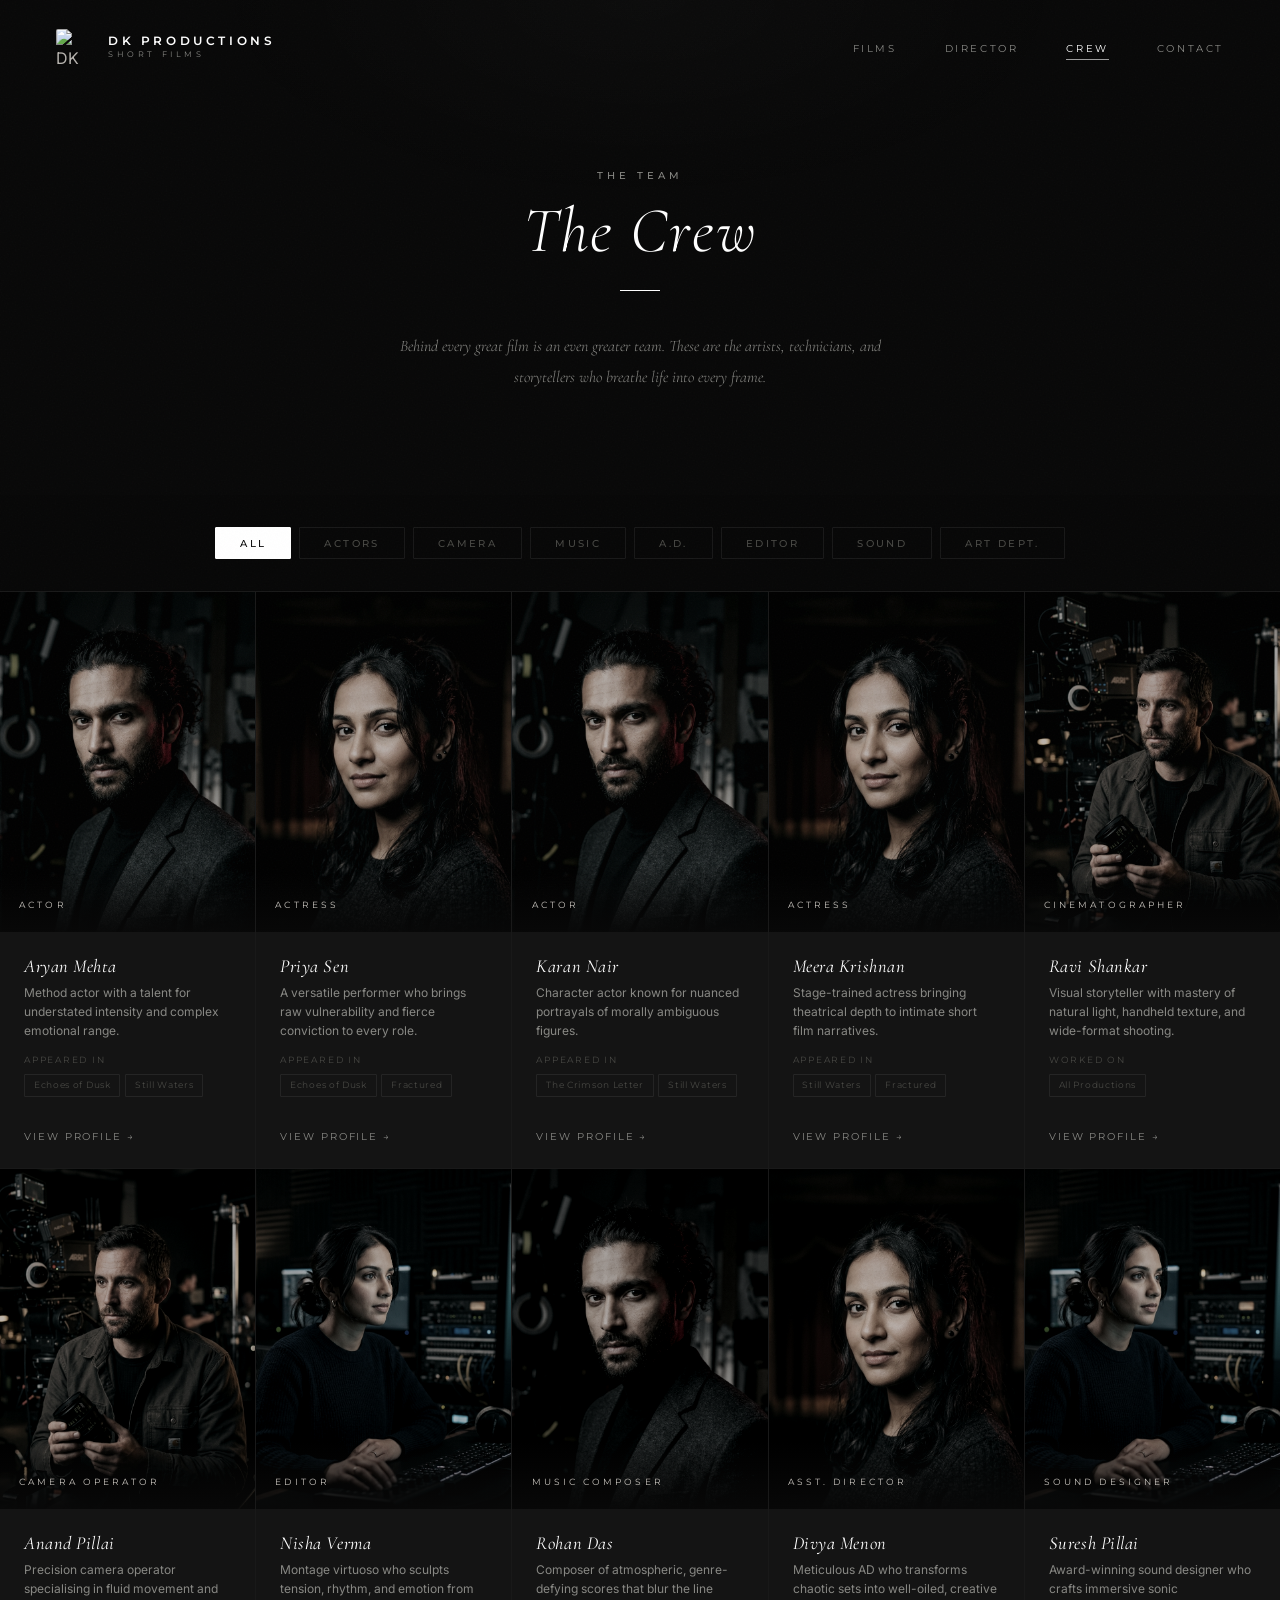
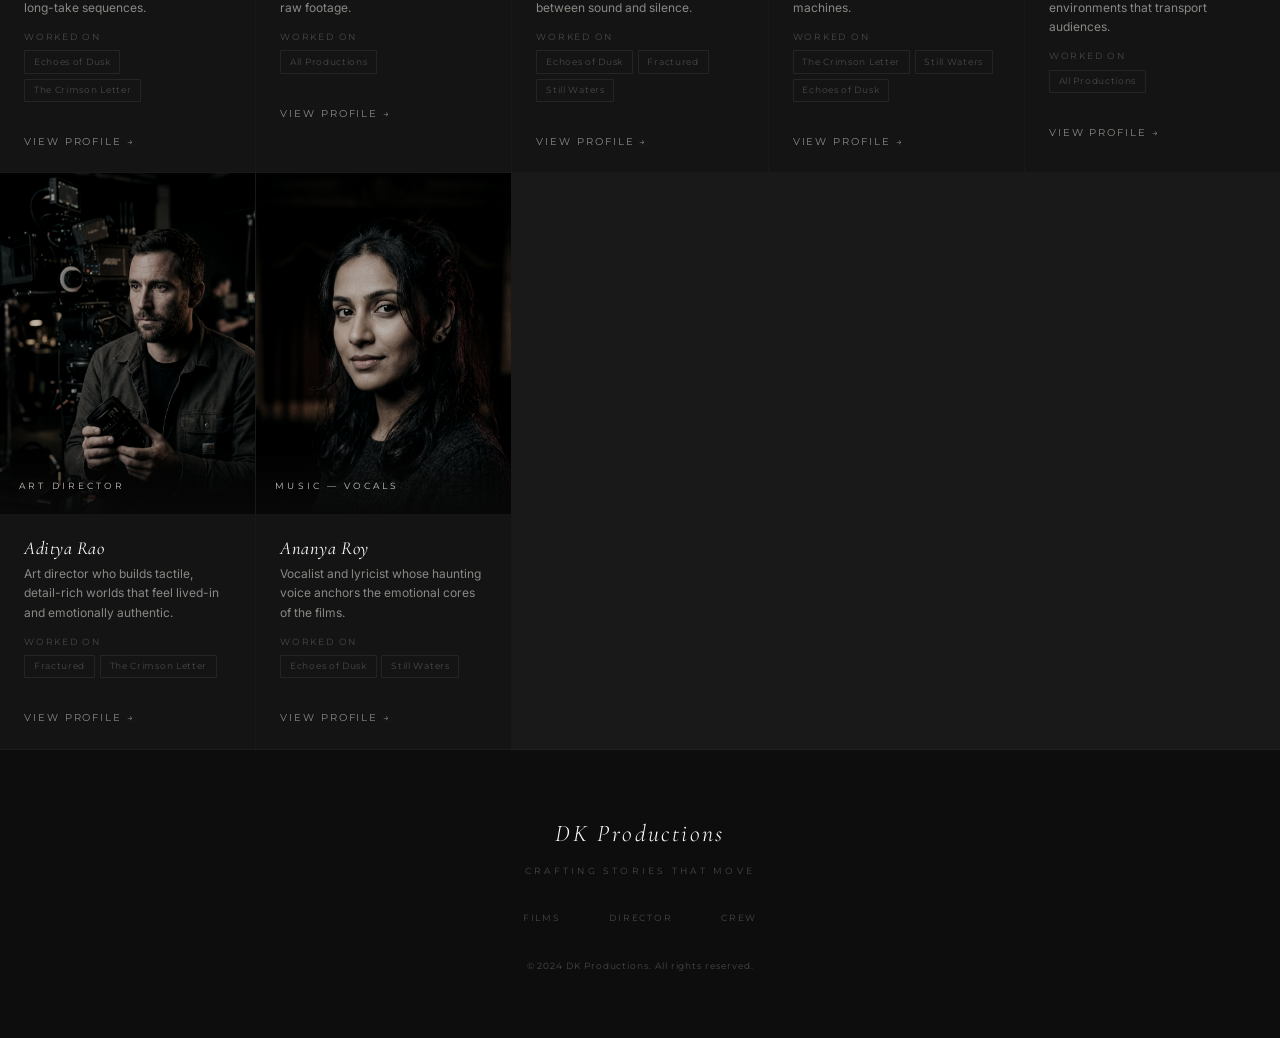
==== crew.html @ d5045f38 "Add files via upload" ====
<!DOCTYPE html>
<html lang="en">
<head>
  <meta charset="UTF-8" />
  <meta name="viewport" content="width=device-width, initial-scale=1.0" />
  <title>The Crew — DK Productions</title>
  <meta name="description" content="Meet the talented crew behind DK Productions — actors, cinematographers, editors, music composers, ADs and more who bring our stories to life." />
  <link rel="stylesheet" href="styles.css" />
</head>
<body>

  <!-- NAV -->
  <nav class="nav" id="mainNav">
    <a href="index.html" class="nav-logo">
      <img src="assets/images/logo.jpg" alt="DK Productions Logo" />
      <div class="nav-logo-text">DK Productions<span>short films</span></div>
    </a>
    <ul class="nav-links">
      <li><a href="index.html" id="nav-home">Films</a></li>
      <li><a href="director.html" id="nav-director">Director</a></li>
      <li><a href="crew.html" class="active" id="nav-crew">Crew</a></li>
      <li><a href="index.html#contact" id="nav-contact">Contact</a></li>
    </ul>
    <button class="nav-hamburger" id="hamburgerBtn" aria-label="Menu">
      <span></span><span></span><span></span>
    </button>
  </nav>

  <!-- MOBILE MENU -->
  <div class="nav-mobile-menu" id="mobileMenu">
    <button class="mobile-close" id="mobileClose">✕</button>
    <a href="index.html" onclick="closeMobileMenu()">Films</a>
    <a href="director.html" onclick="closeMobileMenu()">Director</a>
    <a href="crew.html" onclick="closeMobileMenu()">Crew</a>
    <a href="index.html#contact" onclick="closeMobileMenu()">Contact</a>
  </div>

  <!-- CREW HERO -->
  <header class="crew-hero">
    <span class="section-label" style="animation: fadeUp 0.8s ease both;">The Team</span>
    <h1 style="animation: fadeUp 0.8s ease 0.2s both; font-style:italic; font-weight:300;">The Crew</h1>
    <div class="white-line centered" style="animation: fadeUp 0.8s ease 0.4s both;"></div>
    <p style="max-width:500px; color:var(--muted); font-family:var(--heading-font); font-style:italic; font-weight:300; font-size:1rem; line-height:1.9; animation: fadeUp 0.8s ease 0.6s both;">Behind every great film is an even greater team. These are the artists, technicians, and storytellers who breathe life into every frame.</p>
  </header>

  <!-- FILTER BAR -->
  <div class="filter-bar" id="filterBar">
    <button class="filter-pill active" data-filter="all" id="filter-all">All</button>
    <button class="filter-pill" data-filter="actor" id="filter-actor">Actors</button>
    <button class="filter-pill" data-filter="camera" id="filter-camera">Camera</button>
    <button class="filter-pill" data-filter="music" id="filter-music">Music</button>
    <button class="filter-pill" data-filter="ad" id="filter-ad">A.D.</button>
    <button class="filter-pill" data-filter="editor" id="filter-editor">Editor</button>
    <button class="filter-pill" data-filter="sound" id="filter-sound">Sound</button>
    <button class="filter-pill" data-filter="art" id="filter-art">Art Dept.</button>
  </div>

  <!-- CREW GRID -->
  <div class="crew-grid-wrapper">
    <div class="crew-grid" id="crewGrid">

      <!-- Actor 1 -->
      <div class="crew-card" data-role="actor" data-id="0">
        <div class="crew-portrait-wrap">
          <img src="assets/images/crew_actor1.jpg" alt="Aryan Mehta" class="crew-portrait" />
          <div class="crew-role-badge"><span class="crew-role-text">Actor</span></div>
        </div>
        <div class="crew-card-body">
          <h3 class="crew-name">Aryan Mehta</h3>
          <p class="crew-bio-short">Method actor with a talent for understated intensity and complex emotional range.</p>
          <div class="crew-films-tag">Appeared In</div>
          <div class="crew-film-pills">
            <span class="crew-film-pill">Echoes of Dusk</span>
            <span class="crew-film-pill">Still Waters</span>
          </div>
        </div>
        <div class="crew-card-footer">
          <button class="crew-view-btn" onclick="openModal(0); event.stopPropagation();">View Profile →</button>
        </div>
      </div>

      <!-- Actor 2 -->
      <div class="crew-card" data-role="actor" data-id="1">
        <div class="crew-portrait-wrap">
          <img src="assets/images/crew_actor2.jpg" alt="Priya Sen" class="crew-portrait" />
          <div class="crew-role-badge"><span class="crew-role-text">Actress</span></div>
        </div>
        <div class="crew-card-body">
          <h3 class="crew-name">Priya Sen</h3>
          <p class="crew-bio-short">A versatile performer who brings raw vulnerability and fierce conviction to every role.</p>
          <div class="crew-films-tag">Appeared In</div>
          <div class="crew-film-pills">
            <span class="crew-film-pill">Echoes of Dusk</span>
            <span class="crew-film-pill">Fractured</span>
          </div>
        </div>
        <div class="crew-card-footer">
          <button class="crew-view-btn" onclick="openModal(1); event.stopPropagation();">View Profile →</button>
        </div>
      </div>

      <!-- Actor 3 -->
      <div class="crew-card" data-role="actor" data-id="2">
        <div class="crew-portrait-wrap">
          <img src="assets/images/crew_actor1.jpg" alt="Karan Nair" class="crew-portrait" style="object-position: center 20%;" />
          <div class="crew-role-badge"><span class="crew-role-text">Actor</span></div>
        </div>
        <div class="crew-card-body">
          <h3 class="crew-name">Karan Nair</h3>
          <p class="crew-bio-short">Character actor known for nuanced portrayals of morally ambiguous figures.</p>
          <div class="crew-films-tag">Appeared In</div>
          <div class="crew-film-pills">
            <span class="crew-film-pill">The Crimson Letter</span>
            <span class="crew-film-pill">Still Waters</span>
          </div>
        </div>
        <div class="crew-card-footer">
          <button class="crew-view-btn" onclick="openModal(2); event.stopPropagation();">View Profile →</button>
        </div>
      </div>

      <!-- Actor 4 -->
      <div class="crew-card" data-role="actor" data-id="3">
        <div class="crew-portrait-wrap">
          <img src="assets/images/crew_actor2.jpg" alt="Meera Krishnan" class="crew-portrait" style="object-position: center 30%;" />
          <div class="crew-role-badge"><span class="crew-role-text">Actress</span></div>
        </div>
        <div class="crew-card-body">
          <h3 class="crew-name">Meera Krishnan</h3>
          <p class="crew-bio-short">Stage-trained actress bringing theatrical depth to intimate short film narratives.</p>
          <div class="crew-films-tag">Appeared In</div>
          <div class="crew-film-pills">
            <span class="crew-film-pill">Still Waters</span>
            <span class="crew-film-pill">Fractured</span>
          </div>
        </div>
        <div class="crew-card-footer">
          <button class="crew-view-btn" onclick="openModal(3); event.stopPropagation();">View Profile →</button>
        </div>
      </div>

      <!-- Cinematographer -->
      <div class="crew-card" data-role="camera" data-id="4">
        <div class="crew-portrait-wrap">
          <img src="assets/images/crew_cinematographer.jpg" alt="Ravi Shankar" class="crew-portrait" />
          <div class="crew-role-badge"><span class="crew-role-text">Cinematographer</span></div>
        </div>
        <div class="crew-card-body">
          <h3 class="crew-name">Ravi Shankar</h3>
          <p class="crew-bio-short">Visual storyteller with mastery of natural light, handheld texture, and wide-format shooting.</p>
          <div class="crew-films-tag">Worked On</div>
          <div class="crew-film-pills">
            <span class="crew-film-pill">All Productions</span>
          </div>
        </div>
        <div class="crew-card-footer">
          <button class="crew-view-btn" onclick="openModal(4); event.stopPropagation();">View Profile →</button>
        </div>
      </div>

      <!-- Camera Operator -->
      <div class="crew-card" data-role="camera" data-id="5">
        <div class="crew-portrait-wrap">
          <img src="assets/images/crew_cinematographer.jpg" alt="Anand Pillai" class="crew-portrait" style="object-position: 70% center;" />
          <div class="crew-role-badge"><span class="crew-role-text">Camera Operator</span></div>
        </div>
        <div class="crew-card-body">
          <h3 class="crew-name">Anand Pillai</h3>
          <p class="crew-bio-short">Precision camera operator specialising in fluid movement and long-take sequences.</p>
          <div class="crew-films-tag">Worked On</div>
          <div class="crew-film-pills">
            <span class="crew-film-pill">Echoes of Dusk</span>
            <span class="crew-film-pill">The Crimson Letter</span>
          </div>
        </div>
        <div class="crew-card-footer">
          <button class="crew-view-btn" onclick="openModal(5); event.stopPropagation();">View Profile →</button>
        </div>
      </div>

      <!-- Editor -->
      <div class="crew-card" data-role="editor" data-id="6">
        <div class="crew-portrait-wrap">
          <img src="assets/images/crew_editor.jpg" alt="Nisha Verma" class="crew-portrait" />
          <div class="crew-role-badge"><span class="crew-role-text">Editor</span></div>
        </div>
        <div class="crew-card-body">
          <h3 class="crew-name">Nisha Verma</h3>
          <p class="crew-bio-short">Montage virtuoso who sculpts tension, rhythm, and emotion from raw footage.</p>
          <div class="crew-films-tag">Worked On</div>
          <div class="crew-film-pills">
            <span class="crew-film-pill">All Productions</span>
          </div>
        </div>
        <div class="crew-card-footer">
          <button class="crew-view-btn" onclick="openModal(6); event.stopPropagation();">View Profile →</button>
        </div>
      </div>

      <!-- Music Composer -->
      <div class="crew-card" data-role="music" data-id="7">
        <div class="crew-portrait-wrap">
          <img src="assets/images/crew_actor1.jpg" alt="Rohan Das" class="crew-portrait" style="filter: grayscale(70%) brightness(0.75) contrast(1.1);" />
          <div class="crew-role-badge"><span class="crew-role-text">Music Composer</span></div>
        </div>
        <div class="crew-card-body">
          <h3 class="crew-name">Rohan Das</h3>
          <p class="crew-bio-short">Composer of atmospheric, genre-defying scores that blur the line between sound and silence.</p>
          <div class="crew-films-tag">Worked On</div>
          <div class="crew-film-pills">
            <span class="crew-film-pill">Echoes of Dusk</span>
            <span class="crew-film-pill">Fractured</span>
            <span class="crew-film-pill">Still Waters</span>
          </div>
        </div>
        <div class="crew-card-footer">
          <button class="crew-view-btn" onclick="openModal(7); event.stopPropagation();">View Profile →</button>
        </div>
      </div>

      <!-- AD -->
      <div class="crew-card" data-role="ad" data-id="8">
        <div class="crew-portrait-wrap">
          <img src="assets/images/crew_actor2.jpg" alt="Divya Menon" class="crew-portrait" style="object-position: center 10%;" />
          <div class="crew-role-badge"><span class="crew-role-text">Asst. Director</span></div>
        </div>
        <div class="crew-card-body">
          <h3 class="crew-name">Divya Menon</h3>
          <p class="crew-bio-short">Meticulous AD who transforms chaotic sets into well-oiled, creative machines.</p>
          <div class="crew-films-tag">Worked On</div>
          <div class="crew-film-pills">
            <span class="crew-film-pill">The Crimson Letter</span>
            <span class="crew-film-pill">Still Waters</span>
            <span class="crew-film-pill">Echoes of Dusk</span>
          </div>
        </div>
        <div class="crew-card-footer">
          <button class="crew-view-btn" onclick="openModal(8); event.stopPropagation();">View Profile →</button>
        </div>
      </div>

      <!-- Sound -->
      <div class="crew-card" data-role="sound" data-id="9">
        <div class="crew-portrait-wrap">
          <img src="assets/images/crew_editor.jpg" alt="Suresh Pillai" class="crew-portrait" style="object-position: center 40%;" />
          <div class="crew-role-badge"><span class="crew-role-text">Sound Designer</span></div>
        </div>
        <div class="crew-card-body">
          <h3 class="crew-name">Suresh Pillai</h3>
          <p class="crew-bio-short">Award-winning sound designer who crafts immersive sonic environments that transport audiences.</p>
          <div class="crew-films-tag">Worked On</div>
          <div class="crew-film-pills">
            <span class="crew-film-pill">All Productions</span>
          </div>
        </div>
        <div class="crew-card-footer">
          <button class="crew-view-btn" onclick="openModal(9); event.stopPropagation();">View Profile →</button>
        </div>
      </div>

      <!-- Art Director -->
      <div class="crew-card" data-role="art" data-id="10">
        <div class="crew-portrait-wrap">
          <img src="assets/images/crew_cinematographer.jpg" alt="Aditya Rao" class="crew-portrait" style="object-position: 30% center;" />
          <div class="crew-role-badge"><span class="crew-role-text">Art Director</span></div>
        </div>
        <div class="crew-card-body">
          <h3 class="crew-name">Aditya Rao</h3>
          <p class="crew-bio-short">Art director who builds tactile, detail-rich worlds that feel lived-in and emotionally authentic.</p>
          <div class="crew-films-tag">Worked On</div>
          <div class="crew-film-pills">
            <span class="crew-film-pill">Fractured</span>
            <span class="crew-film-pill">The Crimson Letter</span>
          </div>
        </div>
        <div class="crew-card-footer">
          <button class="crew-view-btn" onclick="openModal(10); event.stopPropagation();">View Profile →</button>
        </div>
      </div>

      <!-- Music Vocals -->
      <div class="crew-card" data-role="music" data-id="11">
        <div class="crew-portrait-wrap">
          <img src="assets/images/crew_actor2.jpg" alt="Ananya Roy" class="crew-portrait" style="object-position: center 20%;" />
          <div class="crew-role-badge"><span class="crew-role-text">Music — Vocals</span></div>
        </div>
        <div class="crew-card-body">
          <h3 class="crew-name">Ananya Roy</h3>
          <p class="crew-bio-short">Vocalist and lyricist whose haunting voice anchors the emotional cores of the films.</p>
          <div class="crew-films-tag">Worked On</div>
          <div class="crew-film-pills">
            <span class="crew-film-pill">Echoes of Dusk</span>
            <span class="crew-film-pill">Still Waters</span>
          </div>
        </div>
        <div class="crew-card-footer">
          <button class="crew-view-btn" onclick="openModal(11); event.stopPropagation();">View Profile →</button>
        </div>
      </div>

    </div>
  </div>

  <!-- PROFILE MODAL -->
  <div class="modal-overlay" id="modalOverlay">
    <div class="modal-card" id="modalCard">
      <button class="modal-close" id="modalClose" aria-label="Close">✕</button>
      <div class="modal-header">
        <img src="" alt="" class="modal-portrait" id="modalPortrait" />
        <div class="modal-info">
          <div class="modal-role"  id="modalRole"></div>
          <div class="modal-name"  id="modalName"></div>
          <div class="modal-tagline" id="modalTagline"></div>
        </div>
      </div>
      <div class="modal-body">
        <div class="modal-section-title">About</div>
        <p class="modal-bio" id="modalBio"></p>
        <div class="modal-section-title" style="margin-top:1.5rem;">Filmography</div>
        <div class="modal-film-list" id="modalFilmList"></div>
      </div>
    </div>
  </div>

  <!-- FOOTER -->
  <footer class="footer">
    <div class="footer-logo">DK Productions</div>
    <p class="footer-tagline">Crafting Stories That Move</p>
    <nav class="footer-links">
      <a href="index.html">Films</a>
      <a href="director.html">Director</a>
      <a href="crew.html">Crew</a>
    </nav>
    <p class="footer-copy">© 2024 DK Productions. All rights reserved.</p>
  </footer>

  <script src="main.js"></script>
  <script src="crew.js"></script>
</body>
</html>
---- styles.css ----
/* =============================================
   DK PRODUCTIONS — REFINED MONOCHROME DESIGN SYSTEM
   Primary: #080808  |  Accent: #ffffff / cream
   Elegant · Professional · Cinematic
   ============================================= */

@import url('https://fonts.googleapis.com/css2?family=Cormorant+Garamond:ital,wght@0,300;0,400;0,600;1,300;1,400&family=Inter:wght@300;400;500;600&family=Montserrat:wght@300;400;500;600;700&display=swap');

/* ========================
   CSS CUSTOM PROPERTIES
   ======================== */
:root {
  --black:        #080808;
  --deep:         #0d0d0d;
  --dark:         #111111;
  --card-bg:      #141414;
  --card-hover:   #1c1c1c;
  --border:       rgba(255,255,255,0.07);
  --border-white: rgba(255,255,255,0.25);
  --white:        #ffffff;
  --cream:        #f5f0ea;
  --silver:       #c8c4be;
  --muted:        #888884;
  --subtle:       #484844;
  --text:         #b8b4ae;
  --heading-font: 'Cormorant Garamond', serif;
  --ui-font:      'Montserrat', sans-serif;
  --body-font:    'Inter', sans-serif;
  --transition:   all 0.4s cubic-bezier(0.4, 0, 0.2, 1);
  --shadow-white: 0 0 60px rgba(255,255,255,0.04);
  --shadow-card:  0 12px 60px rgba(0,0,0,0.85);
  --glow:         rgba(255,255,255,0.08);
}

/* ========================
   RESET & BASE
   ======================== */
*, *::before, *::after { box-sizing: border-box; margin: 0; padding: 0; }
html { scroll-behavior: smooth; font-size: 16px; }
body {
  background-color: var(--black);
  color: var(--text);
  font-family: var(--body-font);
  line-height: 1.7;
  overflow-x: hidden;
}

/* Film grain overlay */
body::before {
  content: '';
  position: fixed; inset: 0;
  background-image: url("data:image/svg+xml,%3Csvg xmlns='http://www.w3.org/2000/svg' width='300' height='300'%3E%3Cfilter id='n'%3E%3CfeTurbulence type='fractalNoise' baseFrequency='0.65' numOctaves='3' stitchTiles='stitch'/%3E%3C/filter%3E%3Crect width='300' height='300' filter='url(%23n)' opacity='0.035'/%3E%3C/svg%3E");
  pointer-events: none; z-index: 9999; opacity: 0.6;
}

img { max-width: 100%; display: block; }
a { text-decoration: none; color: inherit; }
ul { list-style: none; }
button { cursor: pointer; border: none; background: none; font-family: inherit; }

/* ========================
   SCROLLBAR
   ======================== */
::-webkit-scrollbar { width: 3px; }
::-webkit-scrollbar-track { background: var(--black); }
::-webkit-scrollbar-thumb { background: var(--subtle); border-radius: 2px; }

/* ========================
   TYPOGRAPHY
   ======================== */
h1, h2, h3, h4 {
  font-family: var(--heading-font);
  color: var(--white);
  letter-spacing: 0.03em;
  line-height: 1.1;
  font-weight: 300;
}
h1 { font-size: clamp(2.5rem, 5vw, 5rem); }
h2 { font-size: clamp(2rem, 4vw, 3.5rem); }
h3 { font-size: clamp(1.2rem, 2.5vw, 1.8rem); }

.section-label {
  font-family: var(--ui-font);
  font-size: 0.62rem;
  font-weight: 500;
  letter-spacing: 0.4em;
  text-transform: uppercase;
  color: var(--muted);
  display: block;
  margin-bottom: 0.75rem;
}

.white-line {
  width: 40px; height: 1px;
  background: var(--white);
  margin: 1.5rem 0 2.5rem;
  opacity: 0.4;
}
.white-line.centered { margin-left: auto; margin-right: auto; }

/* ========================
   NAVIGATION
   ======================== */
.nav {
  position: fixed; top: 0; left: 0; right: 0; z-index: 1000;
  padding: 1.8rem 3.5rem;
  display: flex; align-items: center; justify-content: space-between;
  transition: var(--transition);
}
.nav.scrolled {
  background: rgba(8,8,8,0.96);
  backdrop-filter: blur(24px) saturate(0.8);
  border-bottom: 1px solid var(--border);
  padding: 1rem 3.5rem;
}

.nav-logo { display: flex; align-items: center; gap: 1rem; }
.nav-logo img {
  height: 36px; width: 36px; object-fit: cover;
  border-radius: 2px; filter: grayscale(20%);
}
.nav-logo-text {
  font-family: var(--ui-font); font-size: 0.75rem; font-weight: 600;
  letter-spacing: 0.3em; text-transform: uppercase; color: var(--white); line-height: 1.2;
}
.nav-logo-text span { display: block; font-size: 0.5rem; font-weight: 400; letter-spacing: 0.45em; color: var(--muted); margin-top: 1px; }

.nav-links { display: flex; align-items: center; gap: 3rem; }
.nav-links a {
  font-family: var(--ui-font); font-size: 0.65rem; font-weight: 400; letter-spacing: 0.25em;
  text-transform: uppercase; color: var(--muted); position: relative; transition: var(--transition);
}
.nav-links a::after {
  content: ''; position: absolute; bottom: -5px; left: 0;
  width: 0; height: 1px; background: var(--white); transition: width 0.35s ease;
  opacity: 0.6;
}
.nav-links a:hover { color: var(--white); }
.nav-links a:hover::after, .nav-links a.active::after { width: 100%; }
.nav-links a.active { color: var(--white); }

.nav-hamburger { display: none; flex-direction: column; gap: 5px; padding: 4px; }
.nav-hamburger span { display: block; width: 22px; height: 1px; background: var(--white); transition: var(--transition); }
.nav-mobile-menu {
  display: none; position: fixed; inset: 0; background: rgba(8,8,8,0.99);
  z-index: 999; flex-direction: column; align-items: center; justify-content: center; gap: 2.5rem;
}
.nav-mobile-menu.open { display: flex; }
.nav-mobile-menu a {
  font-family: var(--heading-font); font-size: 2.5rem; font-weight: 300; letter-spacing: 0.1em;
  color: var(--white); text-transform: uppercase; transition: color 0.3s; font-style: italic;
}
.nav-mobile-menu a:hover { color: var(--silver); }
.mobile-close { position: absolute; top: 2rem; right: 2rem; font-size: 1.2rem; color: var(--muted); font-family: var(--ui-font); }

/* ========================
   HERO — MAIN PAGE
   ======================== */
.hero-main {
  min-height: 100vh; display: flex; flex-direction: column;
  align-items: center; justify-content: center; text-align: center;
  position: relative; padding: 6rem 2rem 5rem;
  background: var(--black); overflow: hidden;
}
/* Subtle radial gradient */
.hero-main::after {
  content: ''; position: absolute; top: 0; left: 0; right: 0; height: 60%;
  background: radial-gradient(ellipse 70% 50% at 50% 0%, rgba(255,255,255,0.025) 0%, transparent 70%);
  pointer-events: none;
}

.hero-logo {
  width: 130px; height: 130px; object-fit: cover; border-radius: 50%;
  border: 1px solid rgba(255,255,255,0.12);
  box-shadow: 0 0 0 1px rgba(255,255,255,0.04), 0 20px 80px rgba(0,0,0,0.8);
  animation: logoFloat 7s ease-in-out infinite;
  margin-bottom: 3rem; filter: grayscale(20%);
}
@keyframes logoFloat {
  0%, 100% { transform: translateY(0); }
  50%       { transform: translateY(-10px); }
}

.hero-eyebrow {
  font-family: var(--ui-font); font-size: 0.6rem; font-weight: 500;
  letter-spacing: 0.6em; text-transform: uppercase; color: var(--muted);
  margin-bottom: 1.5rem; animation: fadeUp 1s ease 0.3s both;
}
.hero-title {
  font-family: var(--heading-font);
  font-size: clamp(4rem, 10vw, 9rem);
  font-weight: 300; letter-spacing: 0.1em; color: var(--white);
  animation: fadeUp 1s ease 0.5s both; line-height: 0.9;
  font-style: italic;
}
.hero-title .dk { font-weight: 600; font-style: normal; }
.hero-subtitle {
  font-family: var(--ui-font); font-size: 0.62rem; letter-spacing: 0.5em;
  color: var(--muted); text-transform: uppercase; margin-top: 1.5rem;
  animation: fadeUp 1s ease 0.7s both;
}
.hero-divider {
  width: 1px; height: 60px;
  background: linear-gradient(to bottom, transparent, rgba(255,255,255,0.2), transparent);
  margin: 2.5rem auto 0; animation: fadeUp 1s ease 0.9s both;
}
.hero-description {
  max-width: 500px; font-size: 1rem; color: var(--muted);
  margin: 2rem auto 0; font-style: italic;
  font-family: var(--heading-font); font-weight: 300; line-height: 1.8;
  animation: fadeUp 1s ease 1.1s both;
}

.hero-scroll {
  position: absolute; bottom: 2.5rem; left: 50%; transform: translateX(-50%);
  display: flex; flex-direction: column; align-items: center; gap: 0.6rem;
  animation: fadeIn 1s ease 1.8s both;
}
.hero-scroll span { font-family: var(--ui-font); font-size: 0.55rem; letter-spacing: 0.4em; text-transform: uppercase; color: var(--subtle); }
.scroll-line { width: 1px; height: 50px; background: linear-gradient(to bottom, rgba(255,255,255,0.3), transparent); animation: scrollPulse 2.5s ease-in-out infinite; }
@keyframes scrollPulse { 0%, 100% { opacity: 0.6; } 50% { opacity: 0.1; } }

/* ========================
   SECTION WRAPPER
   ======================== */
.section { padding: 7rem 2rem; max-width: 1400px; margin: 0 auto; }
.section-header { margin-bottom: 4rem; }
.section-header.centered { text-align: center; }
.section-header.centered .white-line { margin-left: auto; margin-right: auto; }

/* ========================
   FILM CARDS GRID
   ======================== */
.films-section {
  padding: 7rem 0;
  background: linear-gradient(180deg, var(--black) 0%, var(--deep) 50%, var(--black) 100%);
}
.films-inner { max-width: 1400px; margin: 0 auto; padding: 0 2.5rem; }

.films-grid {
  display: grid;
  grid-template-columns: repeat(auto-fill, minmax(300px, 1fr));
  gap: 1.5rem;
}

.film-card {
  background: var(--card-bg); border: 1px solid var(--border);
  border-radius: 2px; overflow: hidden; transition: var(--transition);
  cursor: pointer; position: relative;
}
.film-card:hover {
  transform: translateY(-6px);
  border-color: rgba(255,255,255,0.15);
  box-shadow: var(--shadow-card), 0 0 80px rgba(255,255,255,0.03);
}

.film-poster-wrap { position: relative; aspect-ratio: 2/3; overflow: hidden; }
.film-poster-img {
  width: 100%; height: 100%; object-fit: cover;
  filter: brightness(0.85) contrast(1.05) saturate(0.8);
  transition: transform 0.7s cubic-bezier(0.4,0,0.2,1), filter 0.5s ease;
}
.film-card:hover .film-poster-img { transform: scale(1.04); filter: brightness(0.95) contrast(1.05) saturate(0.9); }

.film-card-overlay {
  position: absolute; inset: 0;
  background: linear-gradient(to top, rgba(8,8,8,0.97) 0%, rgba(8,8,8,0.5) 40%, rgba(8,8,8,0.1) 70%, transparent 100%);
  opacity: 0; transition: opacity 0.45s ease;
  display: flex; align-items: flex-end; padding: 2rem;
}
.film-card:hover .film-card-overlay { opacity: 1; }

.film-watch-btn {
  font-family: var(--ui-font); font-size: 0.62rem; font-weight: 500;
  letter-spacing: 0.3em; text-transform: uppercase; color: var(--white);
  padding: 0.7rem 1.8rem; border: 1px solid rgba(255,255,255,0.5);
  border-radius: 1px; transition: var(--transition); background: transparent;
}
.film-watch-btn:hover { background: var(--white); color: var(--black); border-color: var(--white); }

.film-year-badge {
  position: absolute; top: 1.2rem; right: 1.2rem;
  background: rgba(8,8,8,0.75); backdrop-filter: blur(8px);
  border: 1px solid var(--border);
  color: var(--silver); font-family: var(--ui-font);
  font-size: 0.58rem; letter-spacing: 0.2em; padding: 0.3rem 0.7rem; border-radius: 1px;
}

.film-card-body { padding: 1.8rem; }
.film-card-title {
  font-family: var(--heading-font); font-size: 1.3rem; font-weight: 400;
  color: var(--white); margin-bottom: 1rem; letter-spacing: 0.02em; font-style: italic;
}
.film-meta { display: flex; flex-wrap: wrap; gap: 0.4rem; margin-bottom: 1.2rem; }
.film-meta-tag {
  font-family: var(--ui-font); font-size: 0.58rem; letter-spacing: 0.2em; text-transform: uppercase;
  color: var(--muted); border: 1px solid var(--border); padding: 0.22rem 0.6rem; border-radius: 1px;
}
.film-meta-tag.genre { color: var(--silver); border-color: rgba(255,255,255,0.18); }

.film-meta-row { display: flex; align-items: baseline; gap: 0.5rem; margin-bottom: 0.45rem; }
.film-meta-icon { color: var(--subtle); font-size: 0.65rem; }
.film-meta-label {
  font-family: var(--ui-font); font-size: 0.58rem; color: var(--subtle);
  font-weight: 500; text-transform: uppercase; letter-spacing: 0.15em; min-width: 52px;
}
.film-meta-value { font-size: 0.8rem; color: var(--text); }

.film-divider { height: 1px; background: var(--border); margin: 1.2rem 0; }
.film-synopsis {
  font-family: var(--heading-font); font-size: 0.95rem; color: var(--muted);
  font-style: italic; font-weight: 300; line-height: 1.7;
}

/* ========================
   FILM DETAIL MODAL
   ======================== */
.film-modal-overlay {
  position: fixed; inset: 0; background: rgba(0,0,0,0.94);
  backdrop-filter: blur(16px); z-index: 2000;
  display: flex; align-items: center; justify-content: center; padding: 2rem;
  opacity: 0; pointer-events: none; transition: opacity 0.4s ease;
}
.film-modal-overlay.open { opacity: 1; pointer-events: all; }

.film-modal {
  background: var(--card-bg); border: 1px solid var(--border);
  border-radius: 2px; max-width: 860px; width: 100%;
  max-height: 88vh; overflow-y: auto; display: grid;
  grid-template-columns: 280px 1fr;
  transform: scale(0.94) translateY(16px);
  transition: transform 0.45s cubic-bezier(0.4,0,0.2,1);
  position: relative;
}
.film-modal-overlay.open .film-modal { transform: scale(1) translateY(0); }

.film-modal-poster {
  position: relative; overflow: hidden;
}
.film-modal-poster img {
  width: 100%; height: 100%; object-fit: cover;
  filter: brightness(0.8) saturate(0.75);
}
.film-modal-poster::after {
  content: ''; position: absolute; inset: 0;
  background: linear-gradient(to right, transparent 60%, var(--card-bg));
}

.film-modal-content { padding: 3rem 2.5rem; }
.film-modal-eyebrow {
  font-family: var(--ui-font); font-size: 0.58rem; letter-spacing: 0.4em;
  text-transform: uppercase; color: var(--muted); margin-bottom: 0.8rem;
}
.film-modal-title {
  font-family: var(--heading-font); font-size: 2.2rem; font-weight: 300;
  color: var(--white); font-style: italic; line-height: 1.1; margin-bottom: 0.5rem;
}
.film-modal-year {
  font-family: var(--ui-font); font-size: 0.62rem; color: var(--subtle);
  letter-spacing: 0.2em; margin-bottom: 2rem;
}
.film-modal-divider { height: 1px; background: var(--border); margin: 1.5rem 0; }
.film-modal-row {
  display: flex; gap: 0.6rem; align-items: baseline; margin-bottom: 0.8rem;
}
.film-modal-row .film-meta-label { min-width: 70px; font-size: 0.6rem; }
.film-modal-row .film-meta-value { font-size: 0.85rem; line-height: 1.5; }
.film-modal-synopsis-label {
  font-family: var(--ui-font); font-size: 0.6rem; letter-spacing: 0.3em;
  text-transform: uppercase; color: var(--muted); margin-bottom: 0.6rem;
}
.film-modal-synopsis {
  font-family: var(--heading-font); font-size: 1.05rem; color: var(--silver);
  font-style: italic; font-weight: 300; line-height: 1.8;
}

.modal-close-btn {
  position: absolute; top: 1.2rem; right: 1.2rem;
  width: 34px; height: 34px; border-radius: 50%;
  background: rgba(255,255,255,0.05); border: 1px solid var(--border);
  color: var(--muted); font-size: 0.9rem; display: flex;
  align-items: center; justify-content: center; transition: var(--transition); cursor: pointer;
  font-family: var(--ui-font);
}
.modal-close-btn:hover { background: rgba(255,255,255,0.12); color: var(--white); border-color: rgba(255,255,255,0.3); }

/* ========================
   DIRECTOR PAGE — HERO
   ======================== */
.director-hero {
  min-height: 100vh; display: grid;
  grid-template-columns: 1fr 1fr; align-items: stretch; overflow: hidden;
}
.director-hero-visual { position: relative; overflow: hidden; }
.director-hero-visual img { width: 100%; height: 100%; object-fit: cover; object-position: center top; filter: brightness(0.65) contrast(1.05) saturate(0.7); }
.director-hero-visual::after {
  content: ''; position: absolute; inset: 0;
  background: linear-gradient(to right, var(--black) 0%, rgba(8,8,8,0.3) 35%, transparent 60%),
              linear-gradient(to top, var(--black) 0%, transparent 20%);
}

.director-hero-content {
  display: flex; flex-direction: column; justify-content: center;
  padding: 9rem 5rem 5rem; background: var(--black);
}
.director-name {
  font-family: var(--heading-font); font-size: clamp(3rem, 6vw, 5.5rem);
  font-weight: 300; font-style: italic; color: var(--white); line-height: 1;
}
.director-title-role {
  font-family: var(--ui-font); font-size: 0.62rem; letter-spacing: 0.45em;
  text-transform: uppercase; color: var(--muted); margin: 1.2rem 0 2.5rem;
}
.director-bio {
  font-family: var(--heading-font); font-size: 1.05rem; font-weight: 300;
  color: var(--muted); max-width: 460px; line-height: 1.95; margin-bottom: 3rem;
}
.director-stats { display: flex; gap: 3rem; margin-bottom: 3rem; padding: 2rem 0; border-top: 1px solid var(--border); border-bottom: 1px solid var(--border); }
.director-stat-num {
  font-family: var(--heading-font); font-size: 3rem; font-weight: 300;
  color: var(--white); line-height: 1;
}
.director-stat-label {
  font-family: var(--ui-font); font-size: 0.58rem; letter-spacing: 0.25em;
  text-transform: uppercase; color: var(--subtle); margin-top: 0.4rem;
}
.director-cta { display: flex; gap: 1rem; flex-wrap: wrap; }

/* ========================
   SKILLS
   ======================== */
.skills-grid { display: grid; grid-template-columns: repeat(auto-fill, minmax(210px, 1fr)); gap: 1px; background: var(--border); }
.skill-item {
  background: var(--card-bg); padding: 1.8rem 2rem;
  transition: background 0.3s ease;
}
.skill-item:hover { background: var(--card-hover); }
.skill-name {
  font-family: var(--ui-font); font-size: 0.68rem; font-weight: 500;
  letter-spacing: 0.2em; text-transform: uppercase; color: var(--silver); margin-bottom: 1rem;
}
.skill-bar-track { height: 1px; background: rgba(255,255,255,0.08); overflow: hidden; }
.skill-bar-fill {
  height: 100%; background: var(--white); width: 0;
  transition: width 1.4s cubic-bezier(0.4,0,0.2,1);
}
.skill-percent {
  font-family: var(--ui-font); font-size: 0.58rem; color: var(--subtle);
  margin-top: 0.5rem; text-align: right; letter-spacing: 0.1em;
}

/* ========================
   TIMELINE
   ======================== */
.timeline { position: relative; padding-left: 2.5rem; }
.timeline::before {
  content: ''; position: absolute; left: 0; top: 8px; bottom: 0;
  width: 1px; background: linear-gradient(to bottom, rgba(255,255,255,0.2), transparent);
}
.timeline-item { position: relative; margin-bottom: 3rem; }
.timeline-item::before {
  content: ''; position: absolute; left: -2.9rem; top: 0.4rem;
  width: 6px; height: 6px; border-radius: 50%;
  background: var(--white); opacity: 0.5;
  box-shadow: 0 0 0 4px rgba(255,255,255,0.06);
}
.timeline-year {
  font-family: var(--ui-font); font-size: 0.58rem; letter-spacing: 0.3em;
  text-transform: uppercase; color: var(--subtle); margin-bottom: 0.4rem;
}
.timeline-role {
  font-family: var(--heading-font); font-size: 1.05rem; font-weight: 400;
  color: var(--white); margin-bottom: 0.2rem;
}
.timeline-project { font-size: 0.8rem; color: var(--muted); font-style: italic; font-family: var(--heading-font); }

/* ========================
   CREW PAGE
   ======================== */
.crew-hero {
  min-height: 55vh; display: flex; flex-direction: column;
  align-items: center; justify-content: center; text-align: center;
  padding: 9rem 2rem 5rem; position: relative;
  background: var(--black);
}
.crew-hero::after {
  content: ''; position: absolute; inset: 0;
  background: radial-gradient(ellipse 50% 60% at 50% 0%, rgba(255,255,255,0.02) 0%, transparent 70%);
  pointer-events: none;
}

.filter-bar {
  display: flex; flex-wrap: wrap; gap: 0.5rem; justify-content: center;
  padding: 2rem; position: sticky; top: 70px;
  background: rgba(8,8,8,0.95); backdrop-filter: blur(24px);
  z-index: 100; border-bottom: 1px solid var(--border);
}
.filter-pill {
  font-family: var(--ui-font); font-size: 0.6rem; font-weight: 500;
  letter-spacing: 0.25em; text-transform: uppercase; padding: 0.6rem 1.5rem;
  border: 1px solid var(--border); border-radius: 1px; color: var(--subtle);
  background: transparent; transition: var(--transition); cursor: pointer;
}
.filter-pill:hover { color: var(--white); border-color: rgba(255,255,255,0.2); }
.filter-pill.active {
  background: var(--white); border-color: var(--white);
  color: var(--black);
}

.crew-grid {
  display: grid; grid-template-columns: repeat(auto-fill, minmax(250px, 1fr));
  gap: 1px; background: var(--border);
  padding: 0; max-width: 1400px; margin: 0 auto;
}
.crew-grid-wrapper { background: var(--black); }

.crew-card {
  background: var(--card-bg); overflow: hidden; transition: var(--transition); cursor: pointer;
}
.crew-card:hover { background: var(--card-hover); }
.crew-card:hover .crew-portrait { filter: grayscale(0%) brightness(0.9) contrast(1.05); transform: scale(1.04); }
.crew-card.hidden { display: none; }

.crew-portrait-wrap { position: relative; aspect-ratio: 3/4; overflow: hidden; }
.crew-portrait {
  width: 100%; height: 100%; object-fit: cover; object-position: center top;
  filter: grayscale(60%) brightness(0.8) contrast(1.05);
  transition: all 0.6s ease;
}
.crew-role-badge {
  position: absolute; bottom: 0; left: 0; right: 0; padding: 1.5rem 1.2rem 1rem;
  background: linear-gradient(to top, rgba(8,8,8,0.95), transparent);
}
.crew-role-text {
  font-family: var(--ui-font); font-size: 0.55rem; letter-spacing: 0.35em;
  text-transform: uppercase; color: var(--silver);
}

.crew-card-body { padding: 1.5rem 1.5rem 0.75rem; }
.crew-name {
  font-family: var(--heading-font); font-size: 1.15rem; font-weight: 400;
  font-style: italic; color: var(--white); margin-bottom: 0.4rem;
}
.crew-bio-short { font-size: 0.75rem; color: var(--muted); line-height: 1.6; margin-bottom: 0.8rem; }
.crew-films-tag { font-family: var(--ui-font); font-size: 0.55rem; color: var(--subtle); text-transform: uppercase; letter-spacing: 0.2em; margin-bottom: 0.35rem; }
.crew-film-pills { display: flex; flex-wrap: wrap; gap: 0.3rem; }
.crew-film-pill {
  font-family: var(--ui-font); font-size: 0.55rem; letter-spacing: 0.08em;
  padding: 0.2rem 0.55rem; border: 1px solid var(--border); color: var(--subtle); border-radius: 1px;
}
.crew-card-footer { padding: 0.75rem 1.5rem 1.2rem; }
.crew-view-btn {
  font-family: var(--ui-font); font-size: 0.6rem; letter-spacing: 0.2em;
  text-transform: uppercase; color: var(--muted); transition: color 0.3s;
}
.crew-view-btn:hover { color: var(--white); }

/* ========================
   CREW PROFILE MODAL
   ======================== */
.modal-overlay {
  position: fixed; inset: 0; background: rgba(0,0,0,0.94);
  backdrop-filter: blur(16px); z-index: 2000;
  display: flex; align-items: center; justify-content: center; padding: 2rem;
  opacity: 0; pointer-events: none; transition: opacity 0.4s ease;
}
.modal-overlay.open { opacity: 1; pointer-events: all; }

.modal-card {
  background: var(--card-bg); border: 1px solid var(--border); border-radius: 2px;
  max-width: 680px; width: 100%; max-height: 88vh; overflow-y: auto;
  transform: scale(0.94) translateY(16px);
  transition: transform 0.45s cubic-bezier(0.4,0,0.2,1); position: relative;
}
.modal-overlay.open .modal-card { transform: scale(1) translateY(0); }

.modal-header { display: grid; grid-template-columns: 200px 1fr; min-height: 260px; }
.modal-portrait { width: 100%; height: 100%; object-fit: cover; object-position: center top; filter: grayscale(30%) brightness(0.8); }
.modal-info {
  padding: 2.5rem; display: flex; flex-direction: column; justify-content: center;
  background: linear-gradient(135deg, rgba(20,20,20,1), rgba(14,14,14,1));
}
.modal-role { font-family: var(--ui-font); font-size: 0.58rem; letter-spacing: 0.35em; text-transform: uppercase; color: var(--subtle); margin-bottom: 0.6rem; }
.modal-name { font-family: var(--heading-font); font-size: 1.8rem; font-weight: 300; font-style: italic; color: var(--white); margin-bottom: 0.6rem; }
.modal-tagline { font-family: var(--heading-font); font-size: 0.88rem; color: var(--muted); font-style: italic; font-weight: 300; line-height: 1.6; }
.modal-body { padding: 2.5rem; }
.modal-section-title { font-family: var(--ui-font); font-size: 0.58rem; letter-spacing: 0.35em; text-transform: uppercase; color: var(--subtle); margin-bottom: 0.8rem; }
.modal-bio { font-family: var(--heading-font); font-size: 0.95rem; font-weight: 300; color: var(--muted); line-height: 1.9; margin-bottom: 2rem; font-style: italic; }
.modal-film-list { display: flex; flex-wrap: wrap; gap: 0.5rem; }
.modal-film-tag {
  font-family: var(--ui-font); font-size: 0.6rem; padding: 0.3rem 0.9rem;
  border: 1px solid rgba(255,255,255,0.15); color: var(--silver);
  border-radius: 1px; letter-spacing: 0.12em;
}

.modal-close {
  position: absolute; top: 1.2rem; right: 1.2rem;
  width: 34px; height: 34px; border-radius: 50%;
  background: rgba(255,255,255,0.04); border: 1px solid var(--border);
  color: var(--muted); font-size: 0.85rem; display: flex;
  align-items: center; justify-content: center; transition: var(--transition); cursor: pointer;
}
.modal-close:hover { background: rgba(255,255,255,0.1); color: var(--white); border-color: rgba(255,255,255,0.3); }

/* ========================
   FILMSTRIP
   ======================== */
.filmstrip { display: flex; gap: 1px; overflow-x: auto; background: var(--border); scrollbar-width: thin; scrollbar-color: var(--subtle) transparent; }
.filmstrip::-webkit-scrollbar { height: 2px; }
.filmstrip::-webkit-scrollbar-thumb { background: var(--subtle); }
.filmstrip-item { flex-shrink: 0; width: 150px; background: var(--card-bg); overflow: hidden; transition: var(--transition); }
.filmstrip-item:hover { background: var(--card-hover); }
.filmstrip-item:hover .filmstrip-thumb { filter: brightness(0.95) grayscale(0%); }
.filmstrip-thumb { aspect-ratio: 2/3; object-fit: cover; width: 100%; filter: brightness(0.7) grayscale(40%); transition: filter 0.4s ease; }
.filmstrip-label { padding: 0.8rem; }
.filmstrip-title { font-family: var(--heading-font); font-size: 0.72rem; font-style: italic; color: var(--silver); line-height: 1.3; }
.filmstrip-meta { font-family: var(--ui-font); font-size: 0.52rem; color: var(--subtle); letter-spacing: 0.1em; margin-top: 0.2rem; }

/* ========================
   BUTTONS
   ======================== */
.btn-primary {
  display: inline-flex; align-items: center; gap: 0.6rem;
  padding: 0.9rem 2.2rem; background: var(--white); color: var(--black);
  font-family: var(--ui-font); font-size: 0.65rem; font-weight: 600;
  letter-spacing: 0.25em; text-transform: uppercase; border-radius: 1px;
  transition: var(--transition); border: 1px solid var(--white);
}
.btn-primary:hover { background: transparent; color: var(--white); transform: translateY(-2px); box-shadow: 0 10px 40px rgba(255,255,255,0.08); }
.btn-outline {
  display: inline-flex; align-items: center; gap: 0.6rem;
  padding: 0.9rem 2.2rem; background: transparent; color: var(--white);
  font-family: var(--ui-font); font-size: 0.65rem; font-weight: 500;
  letter-spacing: 0.25em; text-transform: uppercase;
  border: 1px solid rgba(255,255,255,0.2); border-radius: 1px; transition: var(--transition);
}
.btn-outline:hover { border-color: rgba(255,255,255,0.5); color: var(--white); transform: translateY(-2px); }

/* ========================
   AWARDS CARD
   ======================== */
.award-card {
  background: var(--card-bg); border: 1px solid var(--border);
  padding: 1.5rem 2rem; border-radius: 2px; transition: var(--transition);
  border-left: 1px solid var(--border);
}
.award-card:hover { border-left-color: rgba(255,255,255,0.3); background: var(--card-hover); }
.award-year {
  font-family: var(--ui-font); font-size: 0.58rem; letter-spacing: 0.3em;
  text-transform: uppercase; color: var(--subtle); margin-bottom: 0.5rem;
}
.award-title { font-family: var(--heading-font); font-size: 1rem; font-weight: 400; color: var(--white); margin-bottom: 0.2rem; }
.award-film { font-family: var(--heading-font); font-size: 0.85rem; color: var(--muted); font-style: italic; }

/* ========================
   FOOTER
   ======================== */
.footer {
  background: var(--deep); border-top: 1px solid var(--border);
  padding: 4rem 2rem; text-align: center;
}
.footer-logo {
  font-family: var(--heading-font); font-size: 1.5rem; font-weight: 300;
  font-style: italic; letter-spacing: 0.1em; color: var(--white); margin-bottom: 0.5rem;
}
.footer-tagline { font-family: var(--ui-font); font-size: 0.58rem; letter-spacing: 0.35em; text-transform: uppercase; color: var(--subtle); margin-bottom: 2rem; }
.footer-links { display: flex; justify-content: center; gap: 3rem; margin-bottom: 2rem; }
.footer-links a {
  font-family: var(--ui-font); font-size: 0.58rem; letter-spacing: 0.2em;
  text-transform: uppercase; color: var(--subtle); transition: color 0.3s;
}
.footer-links a:hover { color: var(--white); }
.footer-copy { font-family: var(--ui-font); font-size: 0.58rem; color: var(--subtle); letter-spacing: 0.1em; }

/* ========================
   ANIMATIONS
   ======================== */
@keyframes fadeUp { from { opacity: 0; transform: translateY(28px); } to { opacity: 1; transform: translateY(0); } }
@keyframes fadeIn { from { opacity: 0; } to { opacity: 1; } }
.reveal { opacity: 0; transform: translateY(32px); transition: opacity 0.8s ease, transform 0.8s ease; }
.reveal.visible { opacity: 1; transform: translateY(0); }
.reveal-delay-1 { transition-delay: 0.12s; }
.reveal-delay-2 { transition-delay: 0.24s; }
.reveal-delay-3 { transition-delay: 0.36s; }
.reveal-delay-4 { transition-delay: 0.48s; }

/* ========================
   STATS BAND
   ======================== */
.stats-band {
  background: var(--deep); border-top: 1px solid var(--border); border-bottom: 1px solid var(--border);
  padding: 4rem 2rem;
}
.stats-inner {
  max-width: 900px; margin: 0 auto;
  display: grid; grid-template-columns: repeat(4,1fr); text-align: center; gap: 2rem;
}
.stat-num {
  font-family: var(--heading-font); font-size: 4rem; font-weight: 300; color: var(--white);
  line-height: 1; margin-bottom: 0.5rem;
}
.stat-label {
  font-family: var(--ui-font); font-size: 0.58rem; letter-spacing: 0.25em;
  text-transform: uppercase; color: var(--subtle);
}

/* ========================
   RESPONSIVE
   ======================== */
@media (max-width: 1024px) {
  .director-hero-content { padding: 6rem 3rem 4rem; }
}
@media (max-width: 900px) {
  .nav { padding: 1.2rem 1.8rem; }
  .nav.scrolled { padding: 0.8rem 1.8rem; }
  .nav-links { display: none; }
  .nav-hamburger { display: flex; }
  .director-hero { grid-template-columns: 1fr; }
  .director-hero-visual { min-height: 55vh; }
  .director-hero-visual::after { background: linear-gradient(to top, var(--black) 0%, transparent 40%); }
  .director-hero-content { padding: 2.5rem 2rem 4rem; }
  .director-stats { gap: 2rem; flex-wrap: wrap; }
  .modal-header { grid-template-columns: 1fr; }
  .modal-portrait { max-height: 260px; width: 100%; }
  .film-modal { grid-template-columns: 1fr; }
  .film-modal-poster img { max-height: 280px; }
}
@media (max-width: 680px) {
  .films-grid { grid-template-columns: 1fr; }
  .crew-grid { grid-template-columns: repeat(2, 1fr); }
  .stats-inner { grid-template-columns: repeat(2, 1fr); }
  .section { padding: 5rem 1.5rem; }
  .films-inner { padding: 0 1.5rem; }
  .filter-bar { padding: 1.2rem 1rem; gap: 0.4rem; }
}
@media (max-width: 420px) {
  .crew-grid { grid-template-columns: 1fr; }
}
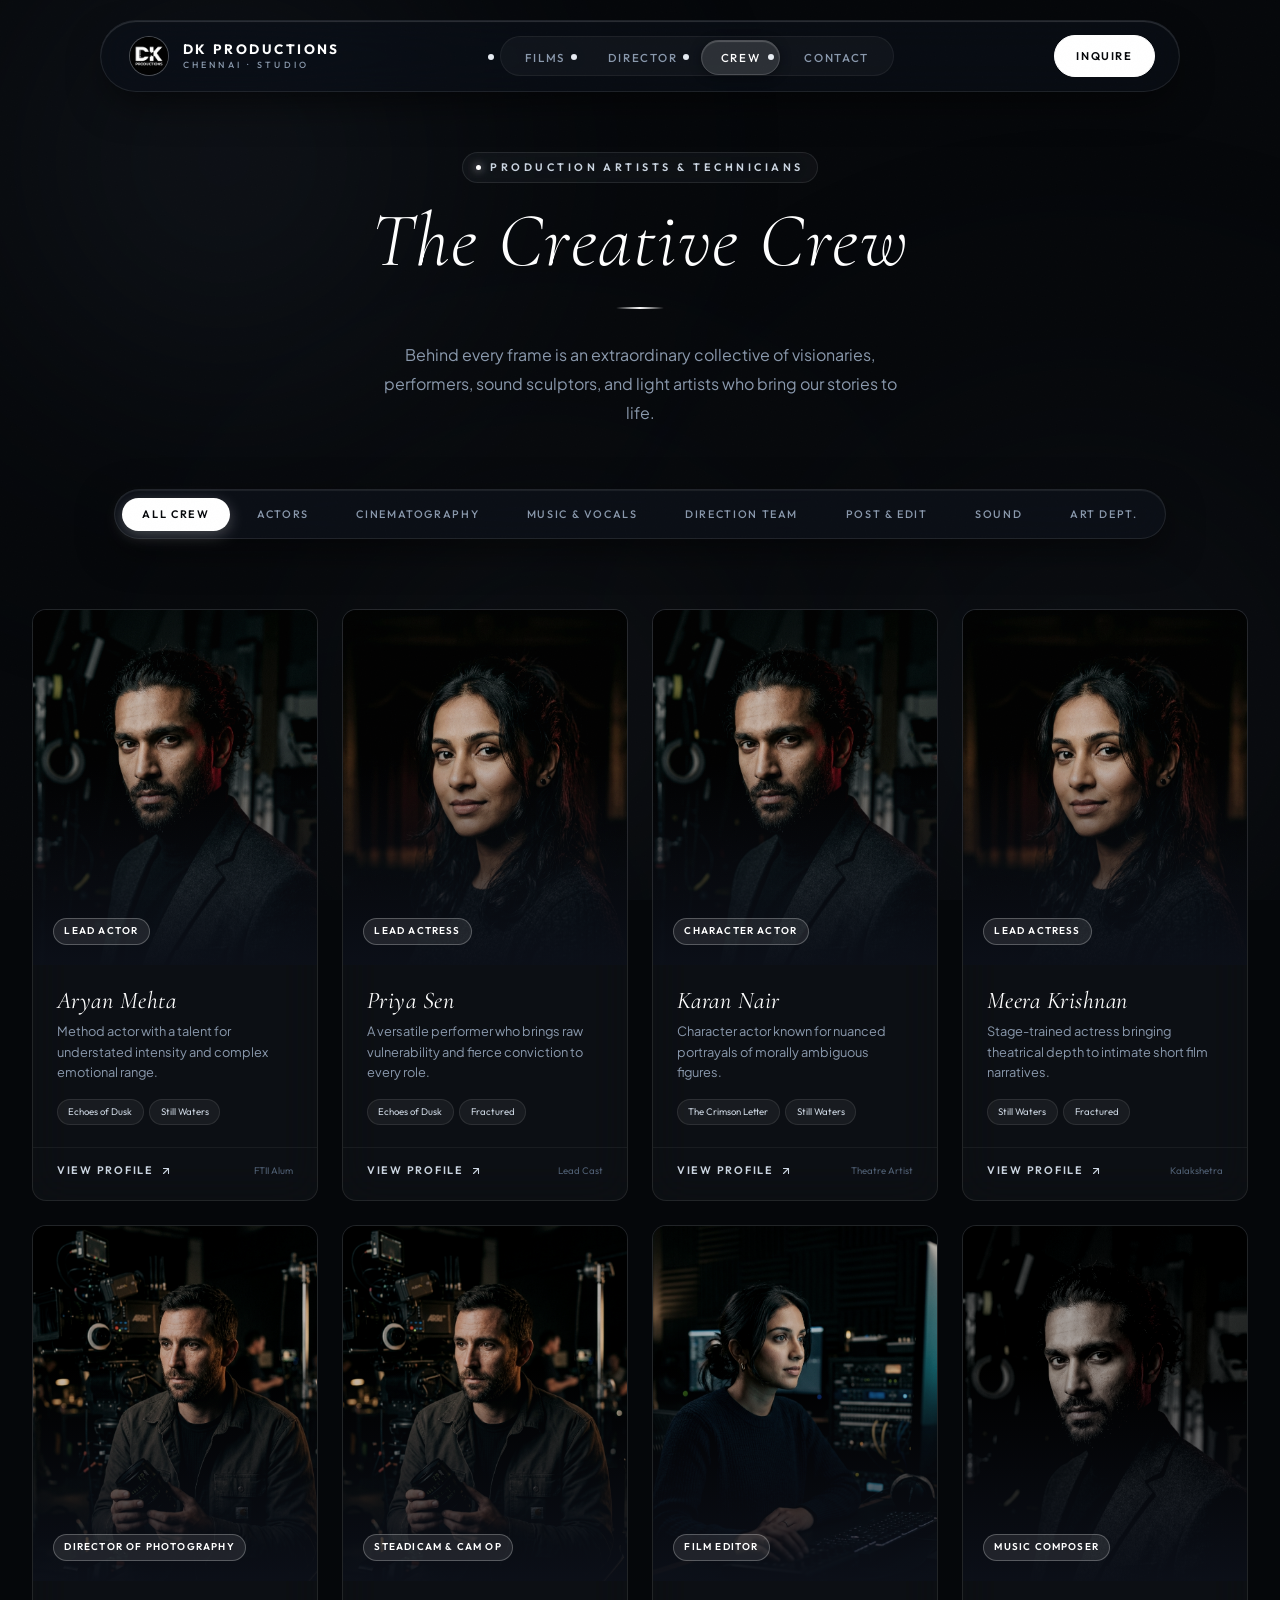
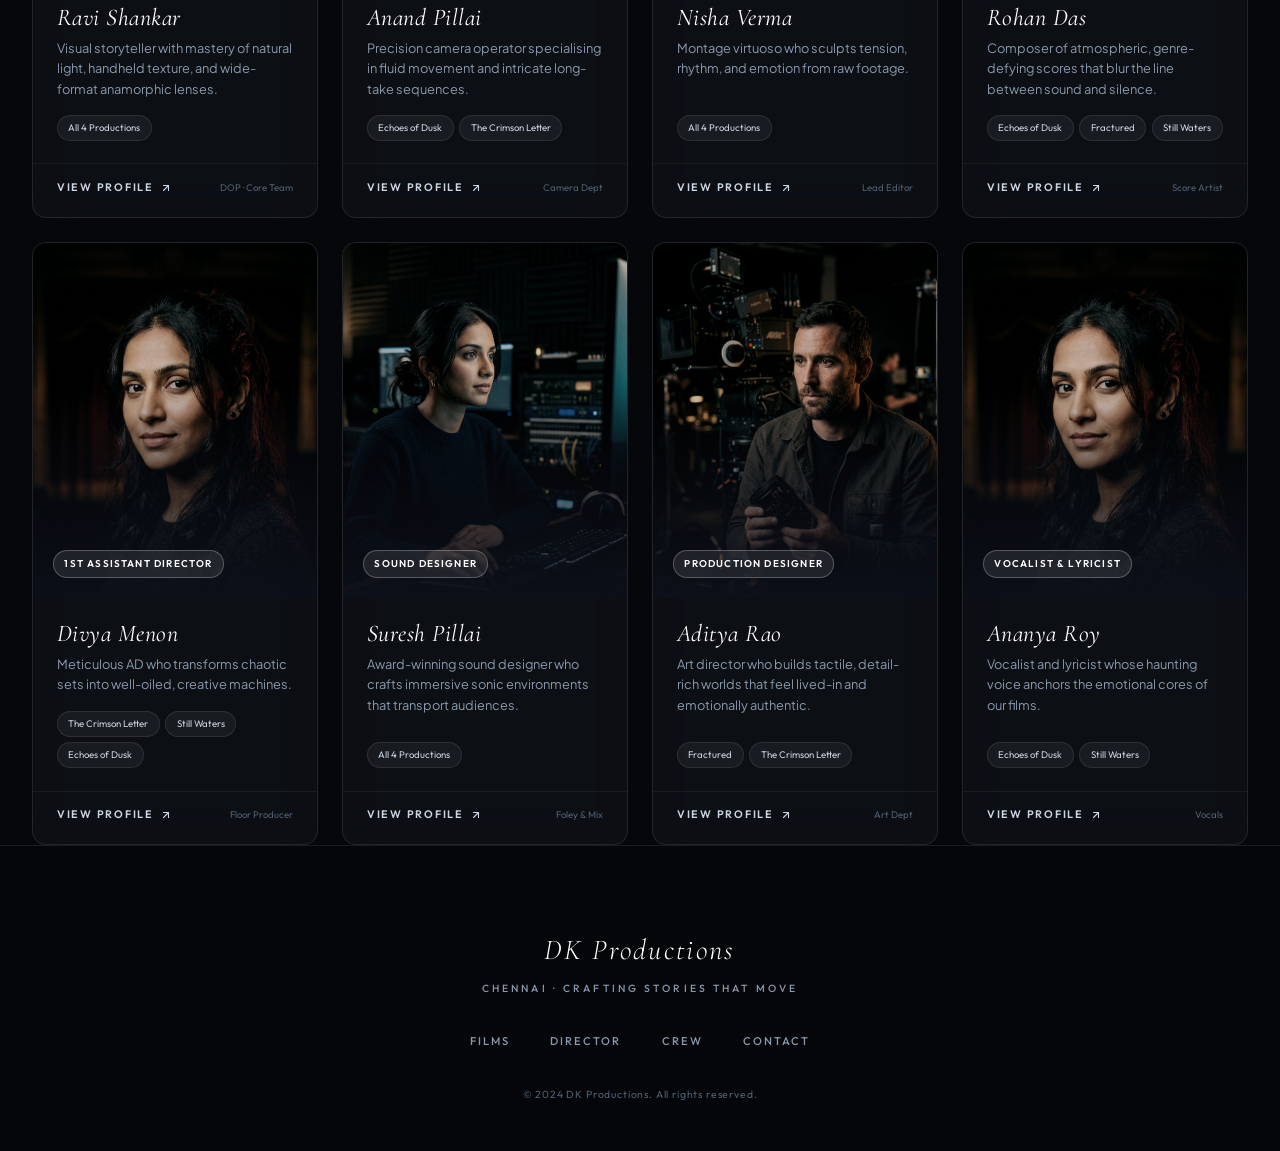
==== commit 5dbd72ed: "Add files via upload" ====
--- a/crew.html
+++ b/crew.html
@@ -2,211 +2,330 @@
 <html lang="en">
 <head>
   <meta charset="UTF-8" />
-  <meta name="viewport" content="width=device-width, initial-scale=1.0" />
+  <meta name="viewport" content="width=device-width, initial-scale=1.0, viewport-fit=cover" />
   <title>The Crew — DK Productions</title>
   <meta name="description" content="Meet the talented crew behind DK Productions — actors, cinematographers, editors, music composers, ADs and more who bring our stories to life." />
   <link rel="stylesheet" href="styles.css" />
 </head>
 <body>
 
-  <!-- NAV -->
-  <nav class="nav" id="mainNav">
-    <a href="index.html" class="nav-logo">
-      <img src="assets/images/logo.jpg" alt="DK Productions Logo" />
-      <div class="nav-logo-text">DK Productions<span>short films</span></div>
-    </a>
-    <ul class="nav-links">
-      <li><a href="index.html" id="nav-home">Films</a></li>
-      <li><a href="director.html" id="nav-director">Director</a></li>
-      <li><a href="crew.html" class="active" id="nav-crew">Crew</a></li>
-      <li><a href="index.html#contact" id="nav-contact">Contact</a></li>
-    </ul>
-    <button class="nav-hamburger" id="hamburgerBtn" aria-label="Menu">
-      <span></span><span></span><span></span>
-    </button>
-  </nav>
-
-  <!-- MOBILE MENU -->
-  <div class="nav-mobile-menu" id="mobileMenu">
-    <button class="mobile-close" id="mobileClose">✕</button>
-    <a href="index.html" onclick="closeMobileMenu()">Films</a>
-    <a href="director.html" onclick="closeMobileMenu()">Director</a>
-    <a href="crew.html" onclick="closeMobileMenu()">Crew</a>
-    <a href="index.html#contact" onclick="closeMobileMenu()">Contact</a>
+  <!-- AMBIENT REFRACTION SCENE -->
+  <div class="ambient-scene" aria-hidden="true">
+    <div class="ambient-orb orb-1"></div>
+    <div class="ambient-orb orb-2"></div>
+    <div class="ambient-orb orb-3"></div>
   </div>
 
-  <!-- CREW HERO -->
-  <header class="crew-hero">
-    <span class="section-label" style="animation: fadeUp 0.8s ease both;">The Team</span>
-    <h1 style="animation: fadeUp 0.8s ease 0.2s both; font-style:italic; font-weight:300;">The Crew</h1>
-    <div class="white-line centered" style="animation: fadeUp 0.8s ease 0.4s both;"></div>
-    <p style="max-width:500px; color:var(--muted); font-family:var(--heading-font); font-style:italic; font-weight:300; font-size:1rem; line-height:1.9; animation: fadeUp 0.8s ease 0.6s both;">Behind every great film is an even greater team. These are the artists, technicians, and storytellers who breathe life into every frame.</p>
-  </header>
-
-  <!-- FILTER BAR -->
-  <div class="filter-bar" id="filterBar">
-    <button class="filter-pill active" data-filter="all" id="filter-all">All</button>
-    <button class="filter-pill" data-filter="actor" id="filter-actor">Actors</button>
-    <button class="filter-pill" data-filter="camera" id="filter-camera">Camera</button>
-    <button class="filter-pill" data-filter="music" id="filter-music">Music</button>
-    <button class="filter-pill" data-filter="ad" id="filter-ad">A.D.</button>
-    <button class="filter-pill" data-filter="editor" id="filter-editor">Editor</button>
-    <button class="filter-pill" data-filter="sound" id="filter-sound">Sound</button>
-    <button class="filter-pill" data-filter="art" id="filter-art">Art Dept.</button>
-  </div>
-
-  <!-- CREW GRID -->
-  <div class="crew-grid-wrapper">
+  <div class="site-content">
+
+    <!-- OPTIMIZED FLOATING CAPSULE NAVBAR -->
+    <header class="nav-wrapper">
+      <nav class="nav" id="mainNav">
+        <a href="index.html" class="nav-logo" aria-label="DK Productions Home">
+          <div class="nav-logo-icon">
+            <img src="assets/images/logo.png" alt="DK Productions Logo" />
+          </div>
+          <div class="nav-logo-text">
+            DK Productions
+            <span>Chennai · Studio</span>
+          </div>
+        </a>
+
+        <ul class="nav-links">
+          <li><a href="index.html" id="nav-home">Films</a></li>
+          <li><a href="director.html" id="nav-director">Director</a></li>
+          <li><a href="crew.html" class="active" id="nav-crew">Crew</a></li>
+          <li><a href="index.html#contact" id="nav-contact">Contact</a></li>
+        </ul>
+
+        <div style="display:flex; align-items:center; gap:0.75rem;">
+          <a href="index.html#contact" class="nav-cta-btn">Inquire</a>
+          <button class="nav-hamburger" id="hamburgerBtn" aria-label="Open Navigation Menu">
+            <span></span>
+            <span></span>
+            <span></span>
+          </button>
+        </div>
+      </nav>
+    </header>
+
+    <!-- MOBILE GLASS DRAWER -->
+    <div class="nav-mobile-menu" id="mobileMenu">
+      <div class="mobile-menu-header">
+        <div class="nav-logo">
+          <div class="nav-logo-icon">
+            <img src="assets/images/logo.png" alt="DK Productions Logo" />
+          </div>
+          <div class="nav-logo-text">
+            DK Productions
+            <span>Chennai · Studio</span>
+          </div>
+        </div>
+        <button class="mobile-close" id="mobileClose" aria-label="Close Menu">
+          <svg width="16" height="16" viewBox="0 0 24 24" fill="none" stroke="currentColor" stroke-width="2.2" stroke-linecap="round" stroke-linejoin="round">
+            <line x1="18" y1="6" x2="6" y2="18"></line>
+            <line x1="6" y1="6" x2="18" y2="18"></line>
+          </svg>
+        </button>
+      </div>
+
+      <div class="mobile-menu-links">
+        <a href="index.html" class="mobile-menu-link" onclick="closeMobileMenu()">
+          <span>Films</span>
+          <span class="num">01</span>
+        </a>
+        <a href="director.html" class="mobile-menu-link" onclick="closeMobileMenu()">
+          <span>Director</span>
+          <span class="num">02</span>
+        </a>
+        <a href="crew.html" class="mobile-menu-link active" onclick="closeMobileMenu()">
+          <span>Crew</span>
+          <span class="num">03</span>
+        </a>
+        <a href="index.html#contact" class="mobile-menu-link" onclick="closeMobileMenu()">
+          <span>Contact</span>
+          <span class="num">04</span>
+        </a>
+      </div>
+
+      <div class="mobile-menu-footer">
+        <div style="display:flex; flex-direction:column; gap:0.5rem;">
+          <a href="mailto:dk.productions-dir@gmail.com" class="mobile-menu-contact" style="color:var(--white); display:inline-flex; align-items:center; gap:0.4rem;">
+            <svg width="14" height="14" viewBox="0 0 24 24" fill="none" stroke="currentColor" stroke-width="2" stroke-linecap="round" stroke-linejoin="round"><rect width="20" height="16" x="2" y="4" rx="2"></rect><path d="m22 7-8.97 5.7a1.94 1.94 0 0 1-2.06 0L2 7"></path></svg>
+            Studio: dk.productions-dir@gmail.com
+          </a>
+          <a href="mailto:dhineshkarthick076@gmail.com" class="mobile-menu-contact" style="color:var(--silver); display:inline-flex; align-items:center; gap:0.4rem;">
+            <svg width="14" height="14" viewBox="0 0 24 24" fill="none" stroke="currentColor" stroke-width="2" stroke-linecap="round" stroke-linejoin="round"><rect width="20" height="16" x="2" y="4" rx="2"></rect><path d="m22 7-8.97 5.7a1.94 1.94 0 0 1-2.06 0L2 7"></path></svg>
+            Director: dhineshkarthick076@gmail.com
+          </a>
+          <a href="mailto:kanagubry@gmail.com" class="mobile-menu-contact" style="color:var(--text-muted); display:inline-flex; align-items:center; gap:0.4rem;">
+            <svg width="14" height="14" viewBox="0 0 24 24" fill="none" stroke="currentColor" stroke-width="2" stroke-linecap="round" stroke-linejoin="round"><rect width="20" height="16" x="2" y="4" rx="2"></rect><path d="m22 7-8.97 5.7a1.94 1.94 0 0 1-2.06 0L2 7"></path></svg>
+            Admin: kanagubry@gmail.com
+          </a>
+        </div>
+        <p style="font-family:var(--font-ui); font-size:0.62rem; color:var(--text-subtle); margin-top:0.4rem;">Independent Short Film Studio · Chennai, India</p>
+      </div>
+    </div>
+
+    <!-- CREW HERO -->
+    <header class="crew-hero">
+      <span class="section-label" style="animation: fadeUp 0.8s var(--ease-spring) both;">Production Artists &amp; Technicians</span>
+      <h1 style="animation: fadeUp 0.8s var(--ease-spring) 0.15s both; font-style:italic;">The Creative Crew</h1>
+      <div class="white-line centered" style="animation: fadeUp 0.8s var(--ease-spring) 0.3s both;"></div>
+      <p style="max-width:540px; color:var(--text-muted); font-size:1rem; line-height:1.8; animation: fadeUp 0.8s var(--ease-spring) 0.45s both;">
+        Behind every frame is an extraordinary collective of visionaries, performers, sound sculptors, and light artists who bring our stories to life.
+      </p>
+    </header>
+
+    <!-- STICKY GLASS FILTER BAR -->
+    <div class="filter-bar-sticky" id="filterBar">
+      <div class="filter-pill-container">
+        <button class="filter-pill active" data-filter="all" id="filter-all">All Crew</button>
+        <button class="filter-pill" data-filter="actor" id="filter-actor">Actors</button>
+        <button class="filter-pill" data-filter="camera" id="filter-camera">Cinematography</button>
+        <button class="filter-pill" data-filter="music" id="filter-music">Music &amp; Vocals</button>
+        <button class="filter-pill" data-filter="ad" id="filter-ad">Direction Team</button>
+        <button class="filter-pill" data-filter="editor" id="filter-editor">Post &amp; Edit</button>
+        <button class="filter-pill" data-filter="sound" id="filter-sound">Sound</button>
+        <button class="filter-pill" data-filter="art" id="filter-art">Art Dept.</button>
+      </div>
+    </div>
+
+    <!-- CREW GRID -->
     <div class="crew-grid" id="crewGrid">
 
       <!-- Actor 1 -->
-      <div class="crew-card" data-role="actor" data-id="0">
-        <div class="crew-portrait-wrap">
-          <img src="assets/images/crew_actor1.jpg" alt="Aryan Mehta" class="crew-portrait" />
-          <div class="crew-role-badge"><span class="crew-role-text">Actor</span></div>
+      <div class="crew-card-glass" data-role="actor" data-id="0" onclick="openModal(0)">
+        <div class="crew-portrait-wrap">
+          <img src="assets/images/crew_actor1.jpg" alt="Aryan Mehta" class="crew-portrait" loading="lazy" />
+          <div class="crew-portrait-shade"></div>
+          <div class="crew-role-badge-overlay">
+            <span class="badge-chip verified">Lead Actor</span>
+          </div>
         </div>
         <div class="crew-card-body">
           <h3 class="crew-name">Aryan Mehta</h3>
           <p class="crew-bio-short">Method actor with a talent for understated intensity and complex emotional range.</p>
-          <div class="crew-films-tag">Appeared In</div>
           <div class="crew-film-pills">
             <span class="crew-film-pill">Echoes of Dusk</span>
             <span class="crew-film-pill">Still Waters</span>
           </div>
         </div>
         <div class="crew-card-footer">
-          <button class="crew-view-btn" onclick="openModal(0); event.stopPropagation();">View Profile →</button>
+          <span class="crew-view-btn">
+            View Profile
+            <svg width="12" height="12" viewBox="0 0 24 24" fill="none" stroke="currentColor" stroke-width="2.2" stroke-linecap="round" stroke-linejoin="round"><line x1="7" y1="17" x2="17" y2="7"></line><polyline points="7 7 17 7 17 17"></polyline></svg>
+          </span>
+          <span style="font-family:var(--font-ui); font-size:0.6rem; color:var(--text-subtle);">FTII Alum</span>
         </div>
       </div>
 
       <!-- Actor 2 -->
-      <div class="crew-card" data-role="actor" data-id="1">
-        <div class="crew-portrait-wrap">
-          <img src="assets/images/crew_actor2.jpg" alt="Priya Sen" class="crew-portrait" />
-          <div class="crew-role-badge"><span class="crew-role-text">Actress</span></div>
+      <div class="crew-card-glass" data-role="actor" data-id="1" onclick="openModal(1)">
+        <div class="crew-portrait-wrap">
+          <img src="assets/images/crew_actor2.jpg" alt="Priya Sen" class="crew-portrait" loading="lazy" />
+          <div class="crew-portrait-shade"></div>
+          <div class="crew-role-badge-overlay">
+            <span class="badge-chip verified">Lead Actress</span>
+          </div>
         </div>
         <div class="crew-card-body">
           <h3 class="crew-name">Priya Sen</h3>
           <p class="crew-bio-short">A versatile performer who brings raw vulnerability and fierce conviction to every role.</p>
-          <div class="crew-films-tag">Appeared In</div>
           <div class="crew-film-pills">
             <span class="crew-film-pill">Echoes of Dusk</span>
             <span class="crew-film-pill">Fractured</span>
           </div>
         </div>
         <div class="crew-card-footer">
-          <button class="crew-view-btn" onclick="openModal(1); event.stopPropagation();">View Profile →</button>
+          <span class="crew-view-btn">
+            View Profile
+            <svg width="12" height="12" viewBox="0 0 24 24" fill="none" stroke="currentColor" stroke-width="2.2" stroke-linecap="round" stroke-linejoin="round"><line x1="7" y1="17" x2="17" y2="7"></line><polyline points="7 7 17 7 17 17"></polyline></svg>
+          </span>
+          <span style="font-family:var(--font-ui); font-size:0.6rem; color:var(--text-subtle);">Lead Cast</span>
         </div>
       </div>
 
       <!-- Actor 3 -->
-      <div class="crew-card" data-role="actor" data-id="2">
-        <div class="crew-portrait-wrap">
-          <img src="assets/images/crew_actor1.jpg" alt="Karan Nair" class="crew-portrait" style="object-position: center 20%;" />
-          <div class="crew-role-badge"><span class="crew-role-text">Actor</span></div>
+      <div class="crew-card-glass" data-role="actor" data-id="2" onclick="openModal(2)">
+        <div class="crew-portrait-wrap">
+          <img src="assets/images/crew_actor1.jpg" alt="Karan Nair" class="crew-portrait" style="object-position: center 20%;" loading="lazy" />
+          <div class="crew-portrait-shade"></div>
+          <div class="crew-role-badge-overlay">
+            <span class="badge-chip verified">Character Actor</span>
+          </div>
         </div>
         <div class="crew-card-body">
           <h3 class="crew-name">Karan Nair</h3>
           <p class="crew-bio-short">Character actor known for nuanced portrayals of morally ambiguous figures.</p>
-          <div class="crew-films-tag">Appeared In</div>
           <div class="crew-film-pills">
             <span class="crew-film-pill">The Crimson Letter</span>
             <span class="crew-film-pill">Still Waters</span>
           </div>
         </div>
         <div class="crew-card-footer">
-          <button class="crew-view-btn" onclick="openModal(2); event.stopPropagation();">View Profile →</button>
+          <span class="crew-view-btn">
+            View Profile
+            <svg width="12" height="12" viewBox="0 0 24 24" fill="none" stroke="currentColor" stroke-width="2.2" stroke-linecap="round" stroke-linejoin="round"><line x1="7" y1="17" x2="17" y2="7"></line><polyline points="7 7 17 7 17 17"></polyline></svg>
+          </span>
+          <span style="font-family:var(--font-ui); font-size:0.6rem; color:var(--text-subtle);">Theatre Artist</span>
         </div>
       </div>
 
       <!-- Actor 4 -->
-      <div class="crew-card" data-role="actor" data-id="3">
-        <div class="crew-portrait-wrap">
-          <img src="assets/images/crew_actor2.jpg" alt="Meera Krishnan" class="crew-portrait" style="object-position: center 30%;" />
-          <div class="crew-role-badge"><span class="crew-role-text">Actress</span></div>
+      <div class="crew-card-glass" data-role="actor" data-id="3" onclick="openModal(3)">
+        <div class="crew-portrait-wrap">
+          <img src="assets/images/crew_actor2.jpg" alt="Meera Krishnan" class="crew-portrait" style="object-position: center 30%;" loading="lazy" />
+          <div class="crew-portrait-shade"></div>
+          <div class="crew-role-badge-overlay">
+            <span class="badge-chip verified">Lead Actress</span>
+          </div>
         </div>
         <div class="crew-card-body">
           <h3 class="crew-name">Meera Krishnan</h3>
           <p class="crew-bio-short">Stage-trained actress bringing theatrical depth to intimate short film narratives.</p>
-          <div class="crew-films-tag">Appeared In</div>
           <div class="crew-film-pills">
             <span class="crew-film-pill">Still Waters</span>
             <span class="crew-film-pill">Fractured</span>
           </div>
         </div>
         <div class="crew-card-footer">
-          <button class="crew-view-btn" onclick="openModal(3); event.stopPropagation();">View Profile →</button>
+          <span class="crew-view-btn">
+            View Profile
+            <svg width="12" height="12" viewBox="0 0 24 24" fill="none" stroke="currentColor" stroke-width="2.2" stroke-linecap="round" stroke-linejoin="round"><line x1="7" y1="17" x2="17" y2="7"></line><polyline points="7 7 17 7 17 17"></polyline></svg>
+          </span>
+          <span style="font-family:var(--font-ui); font-size:0.6rem; color:var(--text-subtle);">Kalakshetra</span>
         </div>
       </div>
 
       <!-- Cinematographer -->
-      <div class="crew-card" data-role="camera" data-id="4">
-        <div class="crew-portrait-wrap">
-          <img src="assets/images/crew_cinematographer.jpg" alt="Ravi Shankar" class="crew-portrait" />
-          <div class="crew-role-badge"><span class="crew-role-text">Cinematographer</span></div>
+      <div class="crew-card-glass" data-role="camera" data-id="4" onclick="openModal(4)">
+        <div class="crew-portrait-wrap">
+          <img src="assets/images/crew_cinematographer.jpg" alt="Ravi Shankar" class="crew-portrait" loading="lazy" />
+          <div class="crew-portrait-shade"></div>
+          <div class="crew-role-badge-overlay">
+            <span class="badge-chip verified">Director of Photography</span>
+          </div>
         </div>
         <div class="crew-card-body">
           <h3 class="crew-name">Ravi Shankar</h3>
-          <p class="crew-bio-short">Visual storyteller with mastery of natural light, handheld texture, and wide-format shooting.</p>
-          <div class="crew-films-tag">Worked On</div>
-          <div class="crew-film-pills">
-            <span class="crew-film-pill">All Productions</span>
-          </div>
-        </div>
-        <div class="crew-card-footer">
-          <button class="crew-view-btn" onclick="openModal(4); event.stopPropagation();">View Profile →</button>
+          <p class="crew-bio-short">Visual storyteller with mastery of natural light, handheld texture, and wide-format anamorphic lenses.</p>
+          <div class="crew-film-pills">
+            <span class="crew-film-pill">All 4 Productions</span>
+          </div>
+        </div>
+        <div class="crew-card-footer">
+          <span class="crew-view-btn">
+            View Profile
+            <svg width="12" height="12" viewBox="0 0 24 24" fill="none" stroke="currentColor" stroke-width="2.2" stroke-linecap="round" stroke-linejoin="round"><line x1="7" y1="17" x2="17" y2="7"></line><polyline points="7 7 17 7 17 17"></polyline></svg>
+          </span>
+          <span style="font-family:var(--font-ui); font-size:0.6rem; color:var(--text-subtle);">DOP · Core Team</span>
         </div>
       </div>
 
       <!-- Camera Operator -->
-      <div class="crew-card" data-role="camera" data-id="5">
-        <div class="crew-portrait-wrap">
-          <img src="assets/images/crew_cinematographer.jpg" alt="Anand Pillai" class="crew-portrait" style="object-position: 70% center;" />
-          <div class="crew-role-badge"><span class="crew-role-text">Camera Operator</span></div>
+      <div class="crew-card-glass" data-role="camera" data-id="5" onclick="openModal(5)">
+        <div class="crew-portrait-wrap">
+          <img src="assets/images/crew_cinematographer.jpg" alt="Anand Pillai" class="crew-portrait" style="object-position: 70% center;" loading="lazy" />
+          <div class="crew-portrait-shade"></div>
+          <div class="crew-role-badge-overlay">
+            <span class="badge-chip verified">Steadicam &amp; Cam Op</span>
+          </div>
         </div>
         <div class="crew-card-body">
           <h3 class="crew-name">Anand Pillai</h3>
-          <p class="crew-bio-short">Precision camera operator specialising in fluid movement and long-take sequences.</p>
-          <div class="crew-films-tag">Worked On</div>
+          <p class="crew-bio-short">Precision camera operator specialising in fluid movement and intricate long-take sequences.</p>
           <div class="crew-film-pills">
             <span class="crew-film-pill">Echoes of Dusk</span>
             <span class="crew-film-pill">The Crimson Letter</span>
           </div>
         </div>
         <div class="crew-card-footer">
-          <button class="crew-view-btn" onclick="openModal(5); event.stopPropagation();">View Profile →</button>
+          <span class="crew-view-btn">
+            View Profile
+            <svg width="12" height="12" viewBox="0 0 24 24" fill="none" stroke="currentColor" stroke-width="2.2" stroke-linecap="round" stroke-linejoin="round"><line x1="7" y1="17" x2="17" y2="7"></line><polyline points="7 7 17 7 17 17"></polyline></svg>
+          </span>
+          <span style="font-family:var(--font-ui); font-size:0.6rem; color:var(--text-subtle);">Camera Dept</span>
         </div>
       </div>
 
       <!-- Editor -->
-      <div class="crew-card" data-role="editor" data-id="6">
-        <div class="crew-portrait-wrap">
-          <img src="assets/images/crew_editor.jpg" alt="Nisha Verma" class="crew-portrait" />
-          <div class="crew-role-badge"><span class="crew-role-text">Editor</span></div>
+      <div class="crew-card-glass" data-role="editor" data-id="6" onclick="openModal(6)">
+        <div class="crew-portrait-wrap">
+          <img src="assets/images/crew_editor.jpg" alt="Nisha Verma" class="crew-portrait" loading="lazy" />
+          <div class="crew-portrait-shade"></div>
+          <div class="crew-role-badge-overlay">
+            <span class="badge-chip verified">Film Editor</span>
+          </div>
         </div>
         <div class="crew-card-body">
           <h3 class="crew-name">Nisha Verma</h3>
           <p class="crew-bio-short">Montage virtuoso who sculpts tension, rhythm, and emotion from raw footage.</p>
-          <div class="crew-films-tag">Worked On</div>
-          <div class="crew-film-pills">
-            <span class="crew-film-pill">All Productions</span>
-          </div>
-        </div>
-        <div class="crew-card-footer">
-          <button class="crew-view-btn" onclick="openModal(6); event.stopPropagation();">View Profile →</button>
+          <div class="crew-film-pills">
+            <span class="crew-film-pill">All 4 Productions</span>
+          </div>
+        </div>
+        <div class="crew-card-footer">
+          <span class="crew-view-btn">
+            View Profile
+            <svg width="12" height="12" viewBox="0 0 24 24" fill="none" stroke="currentColor" stroke-width="2.2" stroke-linecap="round" stroke-linejoin="round"><line x1="7" y1="17" x2="17" y2="7"></line><polyline points="7 7 17 7 17 17"></polyline></svg>
+          </span>
+          <span style="font-family:var(--font-ui); font-size:0.6rem; color:var(--text-subtle);">Lead Editor</span>
         </div>
       </div>
 
       <!-- Music Composer -->
-      <div class="crew-card" data-role="music" data-id="7">
-        <div class="crew-portrait-wrap">
-          <img src="assets/images/crew_actor1.jpg" alt="Rohan Das" class="crew-portrait" style="filter: grayscale(70%) brightness(0.75) contrast(1.1);" />
-          <div class="crew-role-badge"><span class="crew-role-text">Music Composer</span></div>
+      <div class="crew-card-glass" data-role="music" data-id="7" onclick="openModal(7)">
+        <div class="crew-portrait-wrap">
+          <img src="assets/images/crew_actor1.jpg" alt="Rohan Das" class="crew-portrait" style="filter: grayscale(70%) brightness(0.75) contrast(1.1);" loading="lazy" />
+          <div class="crew-portrait-shade"></div>
+          <div class="crew-role-badge-overlay">
+            <span class="badge-chip verified">Music Composer</span>
+          </div>
         </div>
         <div class="crew-card-body">
           <h3 class="crew-name">Rohan Das</h3>
           <p class="crew-bio-short">Composer of atmospheric, genre-defying scores that blur the line between sound and silence.</p>
-          <div class="crew-films-tag">Worked On</div>
           <div class="crew-film-pills">
             <span class="crew-film-pill">Echoes of Dusk</span>
             <span class="crew-film-pill">Fractured</span>
@@ -214,20 +333,26 @@
           </div>
         </div>
         <div class="crew-card-footer">
-          <button class="crew-view-btn" onclick="openModal(7); event.stopPropagation();">View Profile →</button>
+          <span class="crew-view-btn">
+            View Profile
+            <svg width="12" height="12" viewBox="0 0 24 24" fill="none" stroke="currentColor" stroke-width="2.2" stroke-linecap="round" stroke-linejoin="round"><line x1="7" y1="17" x2="17" y2="7"></line><polyline points="7 7 17 7 17 17"></polyline></svg>
+          </span>
+          <span style="font-family:var(--font-ui); font-size:0.6rem; color:var(--text-subtle);">Score Artist</span>
         </div>
       </div>
 
       <!-- AD -->
-      <div class="crew-card" data-role="ad" data-id="8">
-        <div class="crew-portrait-wrap">
-          <img src="assets/images/crew_actor2.jpg" alt="Divya Menon" class="crew-portrait" style="object-position: center 10%;" />
-          <div class="crew-role-badge"><span class="crew-role-text">Asst. Director</span></div>
+      <div class="crew-card-glass" data-role="ad" data-id="8" onclick="openModal(8)">
+        <div class="crew-portrait-wrap">
+          <img src="assets/images/crew_actor2.jpg" alt="Divya Menon" class="crew-portrait" style="object-position: center 10%;" loading="lazy" />
+          <div class="crew-portrait-shade"></div>
+          <div class="crew-role-badge-overlay">
+            <span class="badge-chip verified">1st Assistant Director</span>
+          </div>
         </div>
         <div class="crew-card-body">
           <h3 class="crew-name">Divya Menon</h3>
           <p class="crew-bio-short">Meticulous AD who transforms chaotic sets into well-oiled, creative machines.</p>
-          <div class="crew-films-tag">Worked On</div>
           <div class="crew-film-pills">
             <span class="crew-film-pill">The Crimson Letter</span>
             <span class="crew-film-pill">Still Waters</span>
@@ -235,104 +360,148 @@
           </div>
         </div>
         <div class="crew-card-footer">
-          <button class="crew-view-btn" onclick="openModal(8); event.stopPropagation();">View Profile →</button>
+          <span class="crew-view-btn">
+            View Profile
+            <svg width="12" height="12" viewBox="0 0 24 24" fill="none" stroke="currentColor" stroke-width="2.2" stroke-linecap="round" stroke-linejoin="round"><line x1="7" y1="17" x2="17" y2="7"></line><polyline points="7 7 17 7 17 17"></polyline></svg>
+          </span>
+          <span style="font-family:var(--font-ui); font-size:0.6rem; color:var(--text-subtle);">Floor Producer</span>
         </div>
       </div>
 
       <!-- Sound -->
-      <div class="crew-card" data-role="sound" data-id="9">
-        <div class="crew-portrait-wrap">
-          <img src="assets/images/crew_editor.jpg" alt="Suresh Pillai" class="crew-portrait" style="object-position: center 40%;" />
-          <div class="crew-role-badge"><span class="crew-role-text">Sound Designer</span></div>
+      <div class="crew-card-glass" data-role="sound" data-id="9" onclick="openModal(9)">
+        <div class="crew-portrait-wrap">
+          <img src="assets/images/crew_editor.jpg" alt="Suresh Pillai" class="crew-portrait" style="object-position: center 40%;" loading="lazy" />
+          <div class="crew-portrait-shade"></div>
+          <div class="crew-role-badge-overlay">
+            <span class="badge-chip verified">Sound Designer</span>
+          </div>
         </div>
         <div class="crew-card-body">
           <h3 class="crew-name">Suresh Pillai</h3>
           <p class="crew-bio-short">Award-winning sound designer who crafts immersive sonic environments that transport audiences.</p>
-          <div class="crew-films-tag">Worked On</div>
-          <div class="crew-film-pills">
-            <span class="crew-film-pill">All Productions</span>
-          </div>
-        </div>
-        <div class="crew-card-footer">
-          <button class="crew-view-btn" onclick="openModal(9); event.stopPropagation();">View Profile →</button>
+          <div class="crew-film-pills">
+            <span class="crew-film-pill">All 4 Productions</span>
+          </div>
+        </div>
+        <div class="crew-card-footer">
+          <span class="crew-view-btn">
+            View Profile
+            <svg width="12" height="12" viewBox="0 0 24 24" fill="none" stroke="currentColor" stroke-width="2.2" stroke-linecap="round" stroke-linejoin="round"><line x1="7" y1="17" x2="17" y2="7"></line><polyline points="7 7 17 7 17 17"></polyline></svg>
+          </span>
+          <span style="font-family:var(--font-ui); font-size:0.6rem; color:var(--text-subtle);">Foley &amp; Mix</span>
         </div>
       </div>
 
       <!-- Art Director -->
-      <div class="crew-card" data-role="art" data-id="10">
-        <div class="crew-portrait-wrap">
-          <img src="assets/images/crew_cinematographer.jpg" alt="Aditya Rao" class="crew-portrait" style="object-position: 30% center;" />
-          <div class="crew-role-badge"><span class="crew-role-text">Art Director</span></div>
+      <div class="crew-card-glass" data-role="art" data-id="10" onclick="openModal(10)">
+        <div class="crew-portrait-wrap">
+          <img src="assets/images/crew_cinematographer.jpg" alt="Aditya Rao" class="crew-portrait" style="object-position: 30% center;" loading="lazy" />
+          <div class="crew-portrait-shade"></div>
+          <div class="crew-role-badge-overlay">
+            <span class="badge-chip verified">Production Designer</span>
+          </div>
         </div>
         <div class="crew-card-body">
           <h3 class="crew-name">Aditya Rao</h3>
           <p class="crew-bio-short">Art director who builds tactile, detail-rich worlds that feel lived-in and emotionally authentic.</p>
-          <div class="crew-films-tag">Worked On</div>
           <div class="crew-film-pills">
             <span class="crew-film-pill">Fractured</span>
             <span class="crew-film-pill">The Crimson Letter</span>
           </div>
         </div>
         <div class="crew-card-footer">
-          <button class="crew-view-btn" onclick="openModal(10); event.stopPropagation();">View Profile →</button>
+          <span class="crew-view-btn">
+            View Profile
+            <svg width="12" height="12" viewBox="0 0 24 24" fill="none" stroke="currentColor" stroke-width="2.2" stroke-linecap="round" stroke-linejoin="round"><line x1="7" y1="17" x2="17" y2="7"></line><polyline points="7 7 17 7 17 17"></polyline></svg>
+          </span>
+          <span style="font-family:var(--font-ui); font-size:0.6rem; color:var(--text-subtle);">Art Dept</span>
         </div>
       </div>
 
       <!-- Music Vocals -->
-      <div class="crew-card" data-role="music" data-id="11">
-        <div class="crew-portrait-wrap">
-          <img src="assets/images/crew_actor2.jpg" alt="Ananya Roy" class="crew-portrait" style="object-position: center 20%;" />
-          <div class="crew-role-badge"><span class="crew-role-text">Music — Vocals</span></div>
+      <div class="crew-card-glass" data-role="music" data-id="11" onclick="openModal(11)">
+        <div class="crew-portrait-wrap">
+          <img src="assets/images/crew_actor2.jpg" alt="Ananya Roy" class="crew-portrait" style="object-position: center 20%;" loading="lazy" />
+          <div class="crew-portrait-shade"></div>
+          <div class="crew-role-badge-overlay">
+            <span class="badge-chip verified">Vocalist &amp; Lyricist</span>
+          </div>
         </div>
         <div class="crew-card-body">
           <h3 class="crew-name">Ananya Roy</h3>
-          <p class="crew-bio-short">Vocalist and lyricist whose haunting voice anchors the emotional cores of the films.</p>
-          <div class="crew-films-tag">Worked On</div>
+          <p class="crew-bio-short">Vocalist and lyricist whose haunting voice anchors the emotional cores of our films.</p>
           <div class="crew-film-pills">
             <span class="crew-film-pill">Echoes of Dusk</span>
             <span class="crew-film-pill">Still Waters</span>
           </div>
         </div>
         <div class="crew-card-footer">
-          <button class="crew-view-btn" onclick="openModal(11); event.stopPropagation();">View Profile →</button>
+          <span class="crew-view-btn">
+            View Profile
+            <svg width="12" height="12" viewBox="0 0 24 24" fill="none" stroke="currentColor" stroke-width="2.2" stroke-linecap="round" stroke-linejoin="round"><line x1="7" y1="17" x2="17" y2="7"></line><polyline points="7 7 17 7 17 17"></polyline></svg>
+          </span>
+          <span style="font-family:var(--font-ui); font-size:0.6rem; color:var(--text-subtle);">Vocals</span>
         </div>
       </div>
 
     </div>
-  </div>
-
-  <!-- PROFILE MODAL -->
-  <div class="modal-overlay" id="modalOverlay">
-    <div class="modal-card" id="modalCard">
-      <button class="modal-close" id="modalClose" aria-label="Close">✕</button>
-      <div class="modal-header">
-        <img src="" alt="" class="modal-portrait" id="modalPortrait" />
-        <div class="modal-info">
-          <div class="modal-role"  id="modalRole"></div>
-          <div class="modal-name"  id="modalName"></div>
-          <div class="modal-tagline" id="modalTagline"></div>
-        </div>
-      </div>
-      <div class="modal-body">
-        <div class="modal-section-title">About</div>
-        <p class="modal-bio" id="modalBio"></p>
-        <div class="modal-section-title" style="margin-top:1.5rem;">Filmography</div>
-        <div class="modal-film-list" id="modalFilmList"></div>
+
+    <!-- CREW PROFILE MODAL (Glassmorphic) -->
+    <div class="modal-overlay" id="modalOverlay" role="dialog" aria-modal="true">
+      <div class="modal-card" id="modalCard">
+        <button class="modal-close-trigger" id="modalClose" aria-label="Close Profile">
+          <svg width="15" height="15" viewBox="0 0 24 24" fill="none" stroke="currentColor" stroke-width="2.2" stroke-linecap="round" stroke-linejoin="round">
+            <line x1="18" y1="6" x2="6" y2="18"></line>
+            <line x1="6" y1="6" x2="18" y2="18"></line>
+          </svg>
+        </button>
+        
+        <div class="modal-header-crew">
+          <div class="modal-portrait-box">
+            <img src="" alt="" class="modal-portrait" id="modalPortrait" />
+          </div>
+          <div class="modal-crew-meta">
+            <span class="badge-chip verified" id="modalRole">Actor</span>
+            <h2 class="modal-crew-name" id="modalName">Aryan Mehta</h2>
+            <p class="modal-tagline" id="modalTagline"></p>
+          </div>
+        </div>
+
+        <div class="modal-body-crew">
+          <span class="synopsis-heading">Biography &amp; Artistic Profile</span>
+          <p class="modal-bio" id="modalBio"></p>
+
+          <span class="synopsis-heading" style="margin-top:1.5rem; display:block;">Production Credits</span>
+          <div class="modal-film-list" id="modalFilmList" style="display:flex; flex-wrap:wrap; gap:0.5rem; margin-top:0.75rem;"></div>
+
+          <div style="margin-top:2.5rem; display:flex; gap:1rem; flex-wrap:wrap;">
+            <a href="mailto:kanagubry@gmail.com?cc=dk.productions-dir@gmail.com&subject=Casting%20%2F%20Crew%20Inquiry" class="btn-primary">
+              <svg width="15" height="15" viewBox="0 0 24 24" fill="none" stroke="currentColor" stroke-width="2" stroke-linecap="round" stroke-linejoin="round"><rect width="20" height="16" x="2" y="4" rx="2"></rect><path d="m22 7-8.97 5.7a1.94 1.94 0 0 1-2.06 0L2 7"></path></svg>
+              Inquire / Casting Inquiry (Admin)
+            </a>
+            <button class="btn-glass" onclick="closeModal()">
+              Close Profile
+            </button>
+          </div>
+        </div>
       </div>
     </div>
-  </div>
-
-  <!-- FOOTER -->
-  <footer class="footer">
-    <div class="footer-logo">DK Productions</div>
-    <p class="footer-tagline">Crafting Stories That Move</p>
-    <nav class="footer-links">
-      <a href="index.html">Films</a>
-      <a href="director.html">Director</a>
-      <a href="crew.html">Crew</a>
-    </nav>
-    <p class="footer-copy">© 2024 DK Productions. All rights reserved.</p>
-  </footer>
+
+    <!-- FOOTER -->
+    <footer class="footer">
+      <div class="footer-logo">DK Productions</div>
+      <p class="footer-tagline">Chennai · Crafting Stories That Move</p>
+      <nav class="footer-links">
+        <a href="index.html">Films</a>
+        <a href="director.html">Director</a>
+        <a href="crew.html">Crew</a>
+        <a href="index.html#contact">Contact</a>
+      </nav>
+      <p class="footer-copy">© 2024 DK Productions. All rights reserved.</p>
+    </footer>
+
+  </div><!-- /site-content -->
 
   <script src="main.js"></script>
   <script src="crew.js"></script>
--- a/styles.css
+++ b/styles.css
@@ -1,738 +1,2182 @@
-/* =============================================
-   DK PRODUCTIONS — REFINED MONOCHROME DESIGN SYSTEM
-   Primary: #080808  |  Accent: #ffffff / cream
-   Elegant · Professional · Cinematic
-   ============================================= */
-
-@import url('https://fonts.googleapis.com/css2?family=Cormorant+Garamond:ital,wght@0,300;0,400;0,600;1,300;1,400&family=Inter:wght@300;400;500;600&family=Montserrat:wght@300;400;500;600;700&display=swap');
-
-/* ========================
-   CSS CUSTOM PROPERTIES
-   ======================== */
+/* ==========================================================================
+   DK PRODUCTIONS — MNC GRADE GLASSMORPHYSIM & PRODUCTION UI SYSTEM
+   Theme: Deep Obsidian Noir · Frosted Specular Glass · Monochromatic Platinum
+   Motion: Burly / Fluid Physical Dynamics · Micro-Interactions
+   Mobile: Peak Optimization · Safe Area Aware · Native-grade Sheet Modals
+   ========================================================================== */
+
+@import url('https://fonts.googleapis.com/css2?family=Cormorant+Garamond:ital,wght@0,300;0,400;0,500;0,600;1,300;1,400;1,600&family=Outfit:wght@300;400;500;600;700&family=Plus+Jakarta+Sans:wght@300;400;500;600;700&display=swap');
+
+/* ==========================================================================
+   1. DESIGN TOKENS & SYSTEM VARIABLES
+   ========================================================================== */
 :root {
-  --black:        #080808;
-  --deep:         #0d0d0d;
-  --dark:         #111111;
-  --card-bg:      #141414;
-  --card-hover:   #1c1c1c;
-  --border:       rgba(255,255,255,0.07);
-  --border-white: rgba(255,255,255,0.25);
-  --white:        #ffffff;
-  --cream:        #f5f0ea;
-  --silver:       #c8c4be;
-  --muted:        #888884;
-  --subtle:       #484844;
-  --text:         #b8b4ae;
-  --heading-font: 'Cormorant Garamond', serif;
-  --ui-font:      'Montserrat', sans-serif;
-  --body-font:    'Inter', sans-serif;
-  --transition:   all 0.4s cubic-bezier(0.4, 0, 0.2, 1);
-  --shadow-white: 0 0 60px rgba(255,255,255,0.04);
-  --shadow-card:  0 12px 60px rgba(0,0,0,0.85);
-  --glow:         rgba(255,255,255,0.08);
-}
-
-/* ========================
-   RESET & BASE
-   ======================== */
-*, *::before, *::after { box-sizing: border-box; margin: 0; padding: 0; }
-html { scroll-behavior: smooth; font-size: 16px; }
+  /* Obsidian Palette */
+  --bg-core:          #05070a;
+  --bg-deep:          #080b11;
+  --bg-surface:       #0d111a;
+  
+  /* Glassmorphism Tokens */
+  --glass-bg:         rgba(15, 20, 30, 0.52);
+  --glass-bg-hover:   rgba(25, 33, 50, 0.65);
+  --glass-card:       rgba(255, 255, 255, 0.035);
+  --glass-card-hover: rgba(255, 255, 255, 0.07);
+  --glass-border:     rgba(255, 255, 255, 0.09);
+  --glass-border-lit: rgba(255, 255, 255, 0.22);
+  --glass-specular:   linear-gradient(135deg, rgba(255, 255, 255, 0.16) 0%, rgba(255, 255, 255, 0.02) 40%, rgba(255, 255, 255, 0.07) 100%);
+  
+  /* Blur Radii */
+  --blur-nav:         blur(24px) saturate(180%);
+  --blur-card:        blur(20px) saturate(160%);
+  --blur-modal:       blur(36px) saturate(200%);
+  
+  /* Text & Accent Hierarchy */
+  --white:            #ffffff;
+  --platinum:         #e6ebf2;
+  --silver:           #cbd5e1;
+  --text-muted:       #8a99ad;
+  --text-subtle:      #506075;
+  --accent-glow:      rgba(255, 255, 255, 0.06);
+  --accent-sheen:     rgba(255, 255, 255, 0.14);
+
+  /* Shadows */
+  --shadow-sm:        0 4px 12px rgba(0, 0, 0, 0.35);
+  --shadow-md:        0 12px 36px rgba(0, 0, 0, 0.5), inset 0 1px 1px rgba(255, 255, 255, 0.08);
+  --shadow-lg:        0 24px 60px rgba(0, 0, 0, 0.75), inset 0 1px 1px rgba(255, 255, 255, 0.12);
+  --shadow-glow:      0 0 40px rgba(255, 255, 255, 0.05);
+
+  /* Typography */
+  --font-cinema:      'Cormorant Garamond', Georgia, serif;
+  --font-ui:          'Outfit', -apple-system, BlinkMacSystemFont, sans-serif;
+  --font-body:        'Plus Jakarta Sans', -apple-system, BlinkMacSystemFont, sans-serif;
+
+  /* MNC Burly Spring Physics */
+  --ease-spring:      cubic-bezier(0.16, 1, 0.3, 1);
+  --ease-snappy:      cubic-bezier(0.2, 0.8, 0.2, 1);
+  --transition-fast:  0.22s var(--ease-snappy);
+  --transition-normal:0.45s var(--ease-spring);
+  --transition-slow:  0.8s var(--ease-spring);
+
+  /* Layout */
+  --nav-height:       72px;
+  --radius-xs:        4px;
+  --radius-sm:        8px;
+  --radius-md:        14px;
+  --radius-lg:        22px;
+  --radius-pill:      9999px;
+}
+
+/* ==========================================================================
+   2. RESET & GLOBAL FOUNDATIONS
+   ========================================================================== */
+*, *::before, *::after {
+  box-sizing: border-box;
+  margin: 0;
+  padding: 0;
+  -webkit-tap-highlight-color: transparent;
+}
+
+html {
+  scroll-behavior: smooth;
+  font-size: 16px;
+  background-color: var(--bg-core);
+  color-scheme: dark;
+}
+
 body {
-  background-color: var(--black);
-  color: var(--text);
-  font-family: var(--body-font);
-  line-height: 1.7;
+  background-color: var(--bg-core);
+  color: var(--platinum);
+  font-family: var(--font-body);
+  line-height: 1.65;
   overflow-x: hidden;
-}
-
-/* Film grain overlay */
-body::before {
+  position: relative;
+  min-height: 100vh;
+  -webkit-font-smoothing: antialiased;
+  -moz-osx-font-smoothing: grayscale;
+}
+
+/* Cinematic Ambient Mesh Gradients (Refraction nodes behind glass panels) */
+.ambient-scene {
+  position: fixed;
+  inset: 0;
+  overflow: hidden;
+  pointer-events: none;
+  z-index: 0;
+}
+
+.ambient-orb {
+  position: absolute;
+  border-radius: 50%;
+  filter: blur(110px);
+  opacity: 0.18;
+  mix-blend-mode: screen;
+  pointer-events: none;
+  animation: floatOrb 22s ease-in-out infinite alternate;
+}
+
+.orb-1 {
+  width: 55vw;
+  height: 55vw;
+  top: -15vw;
+  left: -10vw;
+  background: radial-gradient(circle, rgba(140, 165, 200, 0.5) 0%, rgba(40, 60, 90, 0.15) 60%, transparent 80%);
+}
+
+.orb-2 {
+  width: 60vw;
+  height: 60vw;
+  top: 35vh;
+  right: -15vw;
+  background: radial-gradient(circle, rgba(120, 130, 155, 0.4) 0%, rgba(20, 25, 40, 0.1) 60%, transparent 80%);
+  animation-duration: 28s;
+  animation-delay: -7s;
+}
+
+.orb-3 {
+  width: 45vw;
+  height: 45vw;
+  bottom: -10vh;
+  left: 20vw;
+  background: radial-gradient(circle, rgba(200, 210, 230, 0.3) 0%, rgba(30, 40, 60, 0.1) 60%, transparent 80%);
+  animation-duration: 25s;
+  animation-delay: -14s;
+}
+
+@keyframes floatOrb {
+  0% { transform: translate3d(0, 0, 0) scale(1); }
+  50% { transform: translate3d(5vw, 4vh, 0) scale(1.12); }
+  100% { transform: translate3d(-3vw, 8vh, 0) scale(0.95); }
+}
+
+/* Subtle Film Texture Grain */
+body::after {
   content: '';
-  position: fixed; inset: 0;
-  background-image: url("data:image/svg+xml,%3Csvg xmlns='http://www.w3.org/2000/svg' width='300' height='300'%3E%3Cfilter id='n'%3E%3CfeTurbulence type='fractalNoise' baseFrequency='0.65' numOctaves='3' stitchTiles='stitch'/%3E%3C/filter%3E%3Crect width='300' height='300' filter='url(%23n)' opacity='0.035'/%3E%3C/svg%3E");
-  pointer-events: none; z-index: 9999; opacity: 0.6;
-}
-
-img { max-width: 100%; display: block; }
-a { text-decoration: none; color: inherit; }
-ul { list-style: none; }
-button { cursor: pointer; border: none; background: none; font-family: inherit; }
-
-/* ========================
-   SCROLLBAR
-   ======================== */
-::-webkit-scrollbar { width: 3px; }
-::-webkit-scrollbar-track { background: var(--black); }
-::-webkit-scrollbar-thumb { background: var(--subtle); border-radius: 2px; }
-
-/* ========================
-   TYPOGRAPHY
-   ======================== */
+  position: fixed;
+  inset: 0;
+  background-image: url("data:image/svg+xml,%3Csvg xmlns='http://www.w3.org/2000/svg' width='240' height='240'%3E%3Cfilter id='noise'%3E%3CfeTurbulence type='fractalNoise' baseFrequency='0.8' numOctaves='3' stitchTiles='stitch'/%3E%3C/filter%3E%3Crect width='240' height='240' filter='url(%23noise)' opacity='0.025'/%3E%3C/svg%3E");
+  pointer-events: none;
+  z-index: 999;
+  opacity: 0.75;
+}
+
+/* Content layer above ambient background */
+.site-content {
+  position: relative;
+  z-index: 1;
+}
+
+img {
+  max-width: 100%;
+  height: auto;
+  display: block;
+}
+
+a {
+  color: inherit;
+  text-decoration: none;
+  transition: var(--transition-fast);
+}
+
+button {
+  cursor: pointer;
+  border: none;
+  background: none;
+  font-family: inherit;
+  color: inherit;
+}
+
+/* Custom Scrollbar */
+::-webkit-scrollbar {
+  width: 6px;
+  height: 6px;
+}
+::-webkit-scrollbar-track {
+  background: var(--bg-core);
+}
+::-webkit-scrollbar-thumb {
+  background: rgba(255, 255, 255, 0.15);
+  border-radius: var(--radius-pill);
+}
+::-webkit-scrollbar-thumb:hover {
+  background: rgba(255, 255, 255, 0.3);
+}
+
+/* ==========================================================================
+   3. TYPOGRAPHY & MICRO-BADGES
+   ========================================================================== */
 h1, h2, h3, h4 {
-  font-family: var(--heading-font);
-  color: var(--white);
-  letter-spacing: 0.03em;
-  line-height: 1.1;
+  font-family: var(--font-cinema);
+  color: var(--white);
   font-weight: 300;
-}
-h1 { font-size: clamp(2.5rem, 5vw, 5rem); }
-h2 { font-size: clamp(2rem, 4vw, 3.5rem); }
-h3 { font-size: clamp(1.2rem, 2.5vw, 1.8rem); }
+  letter-spacing: 0.02em;
+  line-height: 1.15;
+}
+
+h1 { font-size: clamp(2.75rem, 6vw, 5.5rem); }
+h2 { font-size: clamp(2rem, 4.5vw, 3.75rem); }
+h3 { font-size: clamp(1.35rem, 2.5vw, 2rem); }
+h4 { font-size: clamp(1.05rem, 1.8vw, 1.35rem); }
 
 .section-label {
-  font-family: var(--ui-font);
+  display: inline-flex;
+  align-items: center;
+  gap: 0.55rem;
+  font-family: var(--font-ui);
+  font-size: 0.68rem;
+  font-weight: 600;
+  letter-spacing: 0.32em;
+  text-transform: uppercase;
+  color: var(--silver);
+  margin-bottom: 0.85rem;
+  padding: 0.35rem 0.85rem;
+  background: rgba(255, 255, 255, 0.04);
+  border: 1px solid var(--glass-border);
+  border-radius: var(--radius-pill);
+  backdrop-filter: var(--blur-card);
+  -webkit-backdrop-filter: var(--blur-card);
+}
+
+.section-label::before {
+  content: '';
+  width: 5px;
+  height: 5px;
+  border-radius: 50%;
+  background: var(--white);
+  box-shadow: 0 0 8px rgba(255, 255, 255, 0.8);
+}
+
+.white-line {
+  width: 48px;
+  height: 2px;
+  background: linear-gradient(90deg, var(--white), transparent);
+  margin: 1.4rem 0 2rem;
+  border-radius: var(--radius-pill);
+}
+.white-line.centered {
+  margin-left: auto;
+  margin-right: auto;
+  background: linear-gradient(90deg, transparent, var(--white), transparent);
+}
+
+/* MNC Studio Micro-Chips */
+.badge-chip {
+  display: inline-flex;
+  align-items: center;
+  gap: 0.4rem;
+  padding: 0.28rem 0.65rem;
+  font-family: var(--font-ui);
   font-size: 0.62rem;
+  font-weight: 600;
+  letter-spacing: 0.12em;
+  text-transform: uppercase;
+  border-radius: var(--radius-pill);
+  background: rgba(255, 255, 255, 0.05);
+  border: 1px solid var(--glass-border);
+  color: var(--silver);
+}
+.badge-chip.verified {
+  background: rgba(255, 255, 255, 0.09);
+  color: var(--white);
+  border-color: rgba(255, 255, 255, 0.25);
+}
+
+/* ==========================================================================
+   4. OPTIMIZED GLASS NAVBAR (Desktop Capsule + Mobile Smart Bar)
+   ========================================================================== */
+.nav-wrapper {
+  position: fixed;
+  top: 1.25rem;
+  left: 0;
+  right: 0;
+  z-index: 1000;
+  display: flex;
+  justify-content: center;
+  padding: 0 1.25rem;
+  pointer-events: none;
+  transition: transform var(--transition-normal);
+}
+
+.nav {
+  pointer-events: auto;
+  width: 100%;
+  max-width: 1080px;
+  height: var(--nav-height);
+  padding: 0 1.5rem 0 1.75rem;
+  display: flex;
+  align-items: center;
+  justify-content: space-between;
+  border-radius: var(--radius-pill);
+  background: rgba(10, 14, 22, 0.65);
+  backdrop-filter: var(--blur-nav);
+  -webkit-backdrop-filter: var(--blur-nav);
+  border: 1px solid var(--glass-border);
+  box-shadow: 0 16px 40px -10px rgba(0, 0, 0, 0.7), inset 0 1px 1px 0 rgba(255, 255, 255, 0.15);
+  transition: all var(--transition-normal);
+}
+
+/* Scrolled State: more compact & frosted */
+.nav.scrolled {
+  background: rgba(8, 11, 18, 0.85);
+  border-color: rgba(255, 255, 255, 0.14);
+  box-shadow: 0 20px 50px rgba(0, 0, 0, 0.85), inset 0 1px 1px 0 rgba(255, 255, 255, 0.18);
+  transform: translateY(-2px);
+}
+
+/* Nav Logo */
+.nav-logo {
+  display: flex;
+  align-items: center;
+  gap: 0.85rem;
+}
+
+.nav-logo-icon {
+  width: 40px;
+  height: 40px;
+  border-radius: 50%;
+  overflow: hidden;
+  background: rgba(255, 255, 255, 0.05);
+  border: 1px solid var(--glass-border-lit);
+  display: flex;
+  align-items: center;
+  justify-content: center;
+  transition: transform var(--transition-fast), border-color var(--transition-fast);
+}
+.nav-logo:hover .nav-logo-icon {
+  transform: scale(1.06);
+  border-color: var(--white);
+}
+.nav-logo img {
+  width: 100%;
+  height: 100%;
+  object-fit: cover;
+}
+
+.nav-logo-text {
+  font-family: var(--font-ui);
+  font-size: 0.85rem;
+  font-weight: 700;
+  letter-spacing: 0.18em;
+  text-transform: uppercase;
+  color: var(--white);
+  line-height: 1.15;
+}
+.nav-logo-text span {
+  display: block;
+  font-size: 0.56rem;
+  font-weight: 500;
+  letter-spacing: 0.36em;
+  color: var(--text-muted);
+  margin-top: 2px;
+}
+
+/* Nav Links - Glass Capsule Pills */
+.nav-links {
+  display: flex;
+  align-items: center;
+  gap: 0.35rem;
+  background: rgba(255, 255, 255, 0.035);
+  padding: 0.35rem;
+  border-radius: var(--radius-pill);
+  border: 1px solid rgba(255, 255, 255, 0.06);
+}
+
+.nav-links a {
+  font-family: var(--font-ui);
+  font-size: 0.72rem;
+  font-weight: 500;
+  letter-spacing: 0.15em;
+  text-transform: uppercase;
+  color: var(--text-muted);
+  padding: 0.55rem 1.15rem;
+  border-radius: var(--radius-pill);
+  position: relative;
+  transition: all var(--transition-fast);
+}
+
+.nav-links a:hover {
+  color: var(--white);
+  background: rgba(255, 255, 255, 0.06);
+}
+
+.nav-links a.active {
+  color: var(--white);
+  background: rgba(255, 255, 255, 0.12);
+  border: 1px solid rgba(255, 255, 255, 0.15);
+  box-shadow: 0 2px 12px rgba(0, 0, 0, 0.4), inset 0 1px 1px rgba(255, 255, 255, 0.2);
+}
+
+/* Quick Nav CTA */
+.nav-cta-btn {
+  display: inline-flex;
+  align-items: center;
+  gap: 0.5rem;
+  font-family: var(--font-ui);
+  font-size: 0.7rem;
+  font-weight: 600;
+  letter-spacing: 0.14em;
+  text-transform: uppercase;
+  padding: 0.65rem 1.35rem;
+  border-radius: var(--radius-pill);
+  background: var(--white);
+  color: var(--bg-core);
+  border: 1px solid var(--white);
+  transition: all var(--transition-fast);
+}
+.nav-cta-btn:hover {
+  background: transparent;
+  color: var(--white);
+  box-shadow: 0 0 25px rgba(255, 255, 255, 0.25);
+  transform: translateY(-1px);
+}
+
+/* Hamburger Trigger */
+.nav-hamburger {
+  display: none;
+  width: 44px;
+  height: 44px;
+  border-radius: 50%;
+  background: rgba(255, 255, 255, 0.06);
+  border: 1px solid var(--glass-border);
+  flex-direction: column;
+  align-items: center;
+  justify-content: center;
+  gap: 5px;
+  transition: all var(--transition-fast);
+}
+.nav-hamburger:active {
+  transform: scale(0.92);
+  background: rgba(255, 255, 255, 0.12);
+}
+.nav-hamburger span {
+  display: block;
+  width: 20px;
+  height: 2px;
+  border-radius: 2px;
+  background: var(--white);
+  transition: transform var(--transition-fast), opacity var(--transition-fast);
+}
+
+/* Mobile Glass Drawer Overlay */
+.nav-mobile-menu {
+  position: fixed;
+  inset: 0;
+  z-index: 1100;
+  background: rgba(5, 7, 12, 0.88);
+  backdrop-filter: var(--blur-modal);
+  -webkit-backdrop-filter: var(--blur-modal);
+  display: flex;
+  flex-direction: column;
+  justify-content: space-between;
+  padding: 2rem 2rem calc(2rem + env(safe-area-inset-bottom));
+  opacity: 0;
+  pointer-events: none;
+  transform: translateY(-12px) scale(0.98);
+  transition: opacity 0.35s var(--ease-spring), transform 0.35s var(--ease-spring);
+}
+
+.nav-mobile-menu.open {
+  opacity: 1;
+  pointer-events: auto;
+  transform: translateY(0) scale(1);
+}
+
+.mobile-menu-header {
+  display: flex;
+  align-items: center;
+  justify-content: space-between;
+  padding-bottom: 1.5rem;
+  border-bottom: 1px solid var(--glass-border);
+}
+
+.mobile-close {
+  width: 44px;
+  height: 44px;
+  border-radius: 50%;
+  background: rgba(255, 255, 255, 0.08);
+  border: 1px solid var(--glass-border);
+  display: flex;
+  align-items: center;
+  justify-content: center;
+  font-size: 1.25rem;
+  color: var(--white);
+  transition: var(--transition-fast);
+}
+.mobile-close:active {
+  transform: scale(0.9);
+  background: rgba(255, 255, 255, 0.2);
+}
+
+.mobile-menu-links {
+  display: flex;
+  flex-direction: column;
+  gap: 1rem;
+  margin: auto 0;
+}
+
+.mobile-menu-link {
+  display: flex;
+  align-items: center;
+  justify-content: space-between;
+  font-family: var(--font-cinema);
+  font-size: 2.25rem;
+  font-weight: 400;
+  font-style: italic;
+  color: var(--white);
+  padding: 0.85rem 1.25rem;
+  border-radius: var(--radius-md);
+  background: rgba(255, 255, 255, 0.02);
+  border: 1px solid transparent;
+  transition: all var(--transition-fast);
+}
+.mobile-menu-link span.num {
+  font-family: var(--font-ui);
+  font-size: 0.75rem;
+  font-style: normal;
+  letter-spacing: 0.2em;
+  color: var(--text-subtle);
+}
+.mobile-menu-link:active,
+.mobile-menu-link.active {
+  background: rgba(255, 255, 255, 0.08);
+  border-color: var(--glass-border-lit);
+  color: var(--white);
+  transform: translateX(6px);
+}
+
+.mobile-menu-footer {
+  padding-top: 1.5rem;
+  border-top: 1px solid var(--glass-border);
+  display: flex;
+  flex-direction: column;
+  gap: 0.75rem;
+}
+.mobile-menu-contact {
+  font-family: var(--font-ui);
+  font-size: 0.72rem;
+  color: var(--text-muted);
+  letter-spacing: 0.08em;
+}
+
+/* ==========================================================================
+   5. HERO SECTION — LUXURY CINEMA SHOWCASE
+   ========================================================================== */
+.hero-main {
+  min-height: 100vh;
+  display: flex;
+  flex-direction: column;
+  align-items: center;
+  justify-content: center;
+  text-align: center;
+  position: relative;
+  padding: calc(var(--nav-height) + 5rem) 2rem 5rem;
+  overflow: hidden;
+}
+
+.hero-main-panel {
+  max-width: 980px;
+  width: 100%;
+  display: flex;
+  flex-direction: column;
+  align-items: center;
+}
+
+.hero-logo-halo {
+  position: relative;
+  margin-bottom: 2.2rem;
+}
+.hero-logo-halo::after {
+  content: '';
+  position: absolute;
+  inset: -12px;
+  border-radius: 50%;
+  background: radial-gradient(circle, rgba(255, 255, 255, 0.2) 0%, transparent 70%);
+  animation: pulseGlow 4s ease-in-out infinite alternate;
+  pointer-events: none;
+}
+@keyframes pulseGlow {
+  0% { transform: scale(0.95); opacity: 0.4; }
+  100% { transform: scale(1.15); opacity: 0.85; }
+}
+
+.hero-logo {
+  width: 120px;
+  height: 120px;
+  object-fit: cover;
+  border-radius: 50%;
+  background: rgba(10, 14, 22, 0.9);
+  padding: 4px;
+  border: 1px solid var(--glass-border-lit);
+  box-shadow: 0 20px 60px rgba(0, 0, 0, 0.8), inset 0 1px 2px rgba(255, 255, 255, 0.3);
+  animation: logoLevitate 6s ease-in-out infinite;
+}
+@keyframes logoLevitate {
+  0%, 100% { transform: translateY(0); }
+  50% { transform: translateY(-8px); }
+}
+
+.hero-eyebrow {
+  font-family: var(--font-ui);
+  font-size: 0.68rem;
+  font-weight: 600;
+  letter-spacing: 0.45em;
+  text-transform: uppercase;
+  color: var(--silver);
+  margin-bottom: 1.2rem;
+  animation: fadeUp 0.8s var(--ease-spring) 0.2s both;
+}
+
+.hero-title {
+  font-family: var(--font-cinema);
+  font-size: clamp(3.5rem, 9vw, 8rem);
+  font-weight: 300;
+  letter-spacing: 0.05em;
+  color: var(--white);
+  line-height: 0.96;
+  font-style: italic;
+  margin-bottom: 1rem;
+  text-shadow: 0 10px 40px rgba(0, 0, 0, 0.7);
+  animation: fadeUp 0.9s var(--ease-spring) 0.35s both;
+}
+.hero-title .dk {
+  font-weight: 600;
+  font-style: normal;
+  background: linear-gradient(135deg, #ffffff 30%, #9ca3af 100%);
+  -webkit-background-clip: text;
+  -webkit-text-fill-color: transparent;
+}
+
+.hero-subtitle {
+  font-family: var(--font-ui);
+  font-size: 0.72rem;
   font-weight: 500;
   letter-spacing: 0.4em;
-  text-transform: uppercase;
-  color: var(--muted);
-  display: block;
-  margin-bottom: 0.75rem;
-}
-
-.white-line {
-  width: 40px; height: 1px;
+  color: var(--text-muted);
+  text-transform: uppercase;
+  animation: fadeUp 0.9s var(--ease-spring) 0.5s both;
+}
+
+.hero-quote-card {
+  margin-top: 2.5rem;
+  padding: 1.4rem 2.2rem;
+  max-width: 620px;
+  background: var(--glass-card);
+  backdrop-filter: var(--blur-card);
+  -webkit-backdrop-filter: var(--blur-card);
+  border: 1px solid var(--glass-border);
+  border-radius: var(--radius-md);
+  box-shadow: var(--shadow-md);
+  animation: fadeUp 1s var(--ease-spring) 0.65s both;
+}
+
+.hero-description {
+  font-family: var(--font-cinema);
+  font-size: 1.25rem;
+  font-style: italic;
+  font-weight: 300;
+  color: var(--silver);
+  line-height: 1.6;
+}
+
+.hero-actions {
+  display: flex;
+  gap: 1rem;
+  margin-top: 2rem;
+  flex-wrap: wrap;
+  justify-content: center;
+  animation: fadeUp 1s var(--ease-spring) 0.8s both;
+}
+
+.hero-scroll-indicator {
+  position: absolute;
+  bottom: 2rem;
+  left: 50%;
+  transform: translateX(-50%);
+  display: flex;
+  flex-direction: column;
+  align-items: center;
+  gap: 0.5rem;
+  animation: fadeIn 1.2s var(--ease-spring) 1s both;
+}
+.hero-scroll-indicator span {
+  font-family: var(--font-ui);
+  font-size: 0.58rem;
+  font-weight: 500;
+  letter-spacing: 0.35em;
+  text-transform: uppercase;
+  color: var(--text-subtle);
+}
+.scroll-pill {
+  width: 22px;
+  height: 36px;
+  border-radius: var(--radius-pill);
+  border: 1px solid var(--glass-border-lit);
+  display: flex;
+  justify-content: center;
+  padding-top: 6px;
+}
+.scroll-dot {
+  width: 4px;
+  height: 8px;
+  border-radius: 2px;
   background: var(--white);
-  margin: 1.5rem 0 2.5rem;
-  opacity: 0.4;
-}
-.white-line.centered { margin-left: auto; margin-right: auto; }
-
-/* ========================
-   NAVIGATION
-   ======================== */
-.nav {
-  position: fixed; top: 0; left: 0; right: 0; z-index: 1000;
-  padding: 1.8rem 3.5rem;
-  display: flex; align-items: center; justify-content: space-between;
-  transition: var(--transition);
-}
-.nav.scrolled {
-  background: rgba(8,8,8,0.96);
-  backdrop-filter: blur(24px) saturate(0.8);
-  border-bottom: 1px solid var(--border);
-  padding: 1rem 3.5rem;
-}
-
-.nav-logo { display: flex; align-items: center; gap: 1rem; }
-.nav-logo img {
-  height: 36px; width: 36px; object-fit: cover;
-  border-radius: 2px; filter: grayscale(20%);
-}
-.nav-logo-text {
-  font-family: var(--ui-font); font-size: 0.75rem; font-weight: 600;
-  letter-spacing: 0.3em; text-transform: uppercase; color: var(--white); line-height: 1.2;
-}
-.nav-logo-text span { display: block; font-size: 0.5rem; font-weight: 400; letter-spacing: 0.45em; color: var(--muted); margin-top: 1px; }
-
-.nav-links { display: flex; align-items: center; gap: 3rem; }
-.nav-links a {
-  font-family: var(--ui-font); font-size: 0.65rem; font-weight: 400; letter-spacing: 0.25em;
-  text-transform: uppercase; color: var(--muted); position: relative; transition: var(--transition);
-}
-.nav-links a::after {
-  content: ''; position: absolute; bottom: -5px; left: 0;
-  width: 0; height: 1px; background: var(--white); transition: width 0.35s ease;
-  opacity: 0.6;
-}
-.nav-links a:hover { color: var(--white); }
-.nav-links a:hover::after, .nav-links a.active::after { width: 100%; }
-.nav-links a.active { color: var(--white); }
-
-.nav-hamburger { display: none; flex-direction: column; gap: 5px; padding: 4px; }
-.nav-hamburger span { display: block; width: 22px; height: 1px; background: var(--white); transition: var(--transition); }
-.nav-mobile-menu {
-  display: none; position: fixed; inset: 0; background: rgba(8,8,8,0.99);
-  z-index: 999; flex-direction: column; align-items: center; justify-content: center; gap: 2.5rem;
-}
-.nav-mobile-menu.open { display: flex; }
-.nav-mobile-menu a {
-  font-family: var(--heading-font); font-size: 2.5rem; font-weight: 300; letter-spacing: 0.1em;
-  color: var(--white); text-transform: uppercase; transition: color 0.3s; font-style: italic;
-}
-.nav-mobile-menu a:hover { color: var(--silver); }
-.mobile-close { position: absolute; top: 2rem; right: 2rem; font-size: 1.2rem; color: var(--muted); font-family: var(--ui-font); }
-
-/* ========================
-   HERO — MAIN PAGE
-   ======================== */
-.hero-main {
-  min-height: 100vh; display: flex; flex-direction: column;
-  align-items: center; justify-content: center; text-align: center;
-  position: relative; padding: 6rem 2rem 5rem;
-  background: var(--black); overflow: hidden;
-}
-/* Subtle radial gradient */
-.hero-main::after {
-  content: ''; position: absolute; top: 0; left: 0; right: 0; height: 60%;
-  background: radial-gradient(ellipse 70% 50% at 50% 0%, rgba(255,255,255,0.025) 0%, transparent 70%);
-  pointer-events: none;
-}
-
-.hero-logo {
-  width: 130px; height: 130px; object-fit: cover; border-radius: 50%;
-  border: 1px solid rgba(255,255,255,0.12);
-  box-shadow: 0 0 0 1px rgba(255,255,255,0.04), 0 20px 80px rgba(0,0,0,0.8);
-  animation: logoFloat 7s ease-in-out infinite;
-  margin-bottom: 3rem; filter: grayscale(20%);
-}
-@keyframes logoFloat {
-  0%, 100% { transform: translateY(0); }
-  50%       { transform: translateY(-10px); }
-}
-
-.hero-eyebrow {
-  font-family: var(--ui-font); font-size: 0.6rem; font-weight: 500;
-  letter-spacing: 0.6em; text-transform: uppercase; color: var(--muted);
-  margin-bottom: 1.5rem; animation: fadeUp 1s ease 0.3s both;
-}
-.hero-title {
-  font-family: var(--heading-font);
-  font-size: clamp(4rem, 10vw, 9rem);
-  font-weight: 300; letter-spacing: 0.1em; color: var(--white);
-  animation: fadeUp 1s ease 0.5s both; line-height: 0.9;
-  font-style: italic;
-}
-.hero-title .dk { font-weight: 600; font-style: normal; }
-.hero-subtitle {
-  font-family: var(--ui-font); font-size: 0.62rem; letter-spacing: 0.5em;
-  color: var(--muted); text-transform: uppercase; margin-top: 1.5rem;
-  animation: fadeUp 1s ease 0.7s both;
-}
-.hero-divider {
-  width: 1px; height: 60px;
-  background: linear-gradient(to bottom, transparent, rgba(255,255,255,0.2), transparent);
-  margin: 2.5rem auto 0; animation: fadeUp 1s ease 0.9s both;
-}
-.hero-description {
-  max-width: 500px; font-size: 1rem; color: var(--muted);
-  margin: 2rem auto 0; font-style: italic;
-  font-family: var(--heading-font); font-weight: 300; line-height: 1.8;
-  animation: fadeUp 1s ease 1.1s both;
-}
-
-.hero-scroll {
-  position: absolute; bottom: 2.5rem; left: 50%; transform: translateX(-50%);
-  display: flex; flex-direction: column; align-items: center; gap: 0.6rem;
-  animation: fadeIn 1s ease 1.8s both;
-}
-.hero-scroll span { font-family: var(--ui-font); font-size: 0.55rem; letter-spacing: 0.4em; text-transform: uppercase; color: var(--subtle); }
-.scroll-line { width: 1px; height: 50px; background: linear-gradient(to bottom, rgba(255,255,255,0.3), transparent); animation: scrollPulse 2.5s ease-in-out infinite; }
-@keyframes scrollPulse { 0%, 100% { opacity: 0.6; } 50% { opacity: 0.1; } }
-
-/* ========================
-   SECTION WRAPPER
-   ======================== */
-.section { padding: 7rem 2rem; max-width: 1400px; margin: 0 auto; }
-.section-header { margin-bottom: 4rem; }
-.section-header.centered { text-align: center; }
-.section-header.centered .white-line { margin-left: auto; margin-right: auto; }
-
-/* ========================
-   FILM CARDS GRID
-   ======================== */
+  animation: scrollWheel 2.2s cubic-bezier(0.65, 0, 0.35, 1) infinite;
+}
+@keyframes scrollWheel {
+  0% { transform: translateY(0); opacity: 1; }
+  100% { transform: translateY(14px); opacity: 0; }
+}
+
+/* ==========================================================================
+   6. SECTION FOUNDATIONS
+   ========================================================================== */
+.section {
+  padding: 8rem 2rem;
+  max-width: 1360px;
+  margin: 0 auto;
+  position: relative;
+}
+
+.section-header {
+  margin-bottom: 3.5rem;
+}
+.section-header.centered {
+  text-align: center;
+}
+.section-header-desc {
+  color: var(--text-muted);
+  max-width: 540px;
+  font-size: 0.95rem;
+  line-height: 1.7;
+  font-weight: 400;
+  margin-top: 0.75rem;
+}
+.section-header.centered .section-header-desc {
+  margin-left: auto;
+  margin-right: auto;
+}
+
+/* ==========================================================================
+   7. MINIMAL FILM CARDS (High Elegance · Minimal Grid)
+   ========================================================================== */
 .films-section {
-  padding: 7rem 0;
-  background: linear-gradient(180deg, var(--black) 0%, var(--deep) 50%, var(--black) 100%);
-}
-.films-inner { max-width: 1400px; margin: 0 auto; padding: 0 2.5rem; }
+  padding: 6rem 0 8rem;
+  position: relative;
+}
+.films-inner {
+  max-width: 1360px;
+  margin: 0 auto;
+  padding: 0 2rem;
+}
 
 .films-grid {
   display: grid;
-  grid-template-columns: repeat(auto-fill, minmax(300px, 1fr));
+  grid-template-columns: repeat(auto-fill, minmax(290px, 1fr));
+  gap: 1.75rem;
+}
+
+/* Minimal Film Card */
+.film-card-minimal {
+  position: relative;
+  background: var(--glass-card);
+  backdrop-filter: var(--blur-card);
+  -webkit-backdrop-filter: var(--blur-card);
+  border: 1px solid var(--glass-border);
+  border-radius: var(--radius-md);
+  overflow: hidden;
+  cursor: pointer;
+  transition: transform var(--transition-normal), border-color var(--transition-normal), box-shadow var(--transition-normal);
+  display: flex;
+  flex-direction: column;
+}
+
+.film-card-minimal:hover {
+  transform: translateY(-8px) scale(1.015);
+  border-color: var(--glass-border-lit);
+  box-shadow: 0 24px 60px rgba(0, 0, 0, 0.7), 0 0 30px var(--accent-glow), inset 0 1px 1px rgba(255, 255, 255, 0.2);
+}
+
+.film-card-minimal:active {
+  transform: translateY(-3px) scale(0.99);
+}
+
+/* Dynamic Cursor Spotlight Effect inside Card */
+.film-card-spotlight {
+  position: absolute;
+  inset: 0;
+  pointer-events: none;
+  background: radial-gradient(500px circle at var(--mouse-x, 50%) var(--mouse-y, 50%), rgba(255, 255, 255, 0.08), transparent 40%);
+  opacity: 0;
+  transition: opacity 0.3s;
+  z-index: 2;
+}
+.film-card-minimal:hover .film-card-spotlight {
+  opacity: 1;
+}
+
+.film-minimal-poster-wrap {
+  position: relative;
+  aspect-ratio: 16/11;
+  overflow: hidden;
+  background: var(--bg-surface);
+}
+
+.film-minimal-poster {
+  width: 100%;
+  height: 100%;
+  object-fit: cover;
+  transition: transform 0.8s var(--ease-spring), filter 0.5s ease;
+  filter: brightness(0.85) contrast(1.06);
+}
+.film-card-minimal:hover .film-minimal-poster {
+  transform: scale(1.06);
+  filter: brightness(0.98) contrast(1.08);
+}
+
+/* Poster Gradient Shade */
+.film-minimal-poster-wrap::after {
+  content: '';
+  position: absolute;
+  inset: 0;
+  background: linear-gradient(180deg, rgba(5, 7, 10, 0.1) 0%, rgba(5, 7, 10, 0.7) 100%);
+  pointer-events: none;
+}
+
+/* Badges on poster */
+.film-badge-top-left {
+  position: absolute;
+  top: 1rem;
+  left: 1rem;
+  z-index: 3;
+}
+
+.film-badge-top-right {
+  position: absolute;
+  top: 1rem;
+  right: 1rem;
+  z-index: 3;
+}
+
+.film-minimal-body {
+  padding: 1.5rem 1.6rem 1.4rem;
+  display: flex;
+  flex-direction: column;
+  flex-grow: 1;
+  background: linear-gradient(180deg, rgba(15, 20, 30, 0.4) 0%, rgba(10, 14, 22, 0.8) 100%);
+}
+
+.film-minimal-title {
+  font-family: var(--font-cinema);
+  font-size: 1.55rem;
+  font-weight: 400;
+  color: var(--white);
+  line-height: 1.15;
+  margin-bottom: 0.55rem;
+  font-style: italic;
+  transition: color var(--transition-fast);
+}
+.film-card-minimal:hover .film-minimal-title {
+  color: var(--white);
+}
+
+.film-minimal-meta {
+  display: flex;
+  align-items: center;
+  gap: 0.6rem;
+  margin-bottom: 1.25rem;
+  flex-wrap: wrap;
+}
+
+.film-minimal-genre {
+  font-family: var(--font-ui);
+  font-size: 0.65rem;
+  font-weight: 500;
+  letter-spacing: 0.12em;
+  text-transform: uppercase;
+  color: var(--silver);
+}
+
+.film-minimal-dot {
+  width: 3px;
+  height: 3px;
+  border-radius: 50%;
+  background: var(--text-subtle);
+}
+
+.film-minimal-runtime {
+  font-family: var(--font-ui);
+  font-size: 0.65rem;
+  letter-spacing: 0.08em;
+  color: var(--text-muted);
+}
+
+.film-minimal-footer {
+  margin-top: auto;
+  padding-top: 1rem;
+  border-top: 1px solid rgba(255, 255, 255, 0.06);
+  display: flex;
+  align-items: center;
+  justify-content: space-between;
+}
+
+.film-minimal-action {
+  font-family: var(--font-ui);
+  font-size: 0.7rem;
+  font-weight: 600;
+  letter-spacing: 0.18em;
+  text-transform: uppercase;
+  color: var(--white);
+  display: inline-flex;
+  align-items: center;
+  gap: 0.5rem;
+  transition: gap var(--transition-fast);
+}
+.film-card-minimal:hover .film-minimal-action {
+  gap: 0.75rem;
+}
+
+.film-action-arrow {
+  width: 26px;
+  height: 26px;
+  border-radius: 50%;
+  background: rgba(255, 255, 255, 0.08);
+  border: 1px solid var(--glass-border);
+  display: flex;
+  align-items: center;
+  justify-content: center;
+  font-size: 0.75rem;
+  transition: all var(--transition-fast);
+}
+.film-card-minimal:hover .film-action-arrow {
+  background: var(--white);
+  color: var(--bg-core);
+  border-color: var(--white);
+}
+
+/* ==========================================================================
+   8. FULL DETAIL FILM DOSSIER MODAL (MNC Grade Comprehensive Specs)
+   ========================================================================== */
+.film-modal-overlay {
+  position: fixed;
+  inset: 0;
+  z-index: 2000;
+  background: rgba(3, 5, 8, 0.88);
+  backdrop-filter: var(--blur-modal);
+  -webkit-backdrop-filter: var(--blur-modal);
+  display: flex;
+  align-items: center;
+  justify-content: center;
+  padding: 1.5rem;
+  opacity: 0;
+  pointer-events: none;
+  transition: opacity 0.35s var(--ease-spring);
+}
+
+.film-modal-overlay.open {
+  opacity: 1;
+  pointer-events: auto;
+}
+
+.film-modal-dossier {
+  background: rgba(12, 16, 25, 0.85);
+  backdrop-filter: var(--blur-nav);
+  -webkit-backdrop-filter: var(--blur-nav);
+  border: 1px solid var(--glass-border-lit);
+  border-radius: var(--radius-lg);
+  box-shadow: 0 30px 80px rgba(0, 0, 0, 0.9), inset 0 1px 1px rgba(255, 255, 255, 0.2);
+  width: 100%;
+  max-width: 960px;
+  max-height: 90vh;
+  overflow-y: auto;
+  position: relative;
+  display: grid;
+  grid-template-columns: 340px 1fr;
+  transform: scale(0.92) translateY(24px);
+  transition: transform 0.45s var(--ease-spring);
+}
+
+.film-modal-overlay.open .film-modal-dossier {
+  transform: scale(1) translateY(0);
+}
+
+/* Modal Poster Visual Column */
+.modal-visual-col {
+  position: relative;
+  background: var(--bg-surface);
+  display: flex;
+  flex-direction: column;
+}
+
+.modal-poster-box {
+  width: 100%;
+  height: 100%;
+  position: relative;
+  min-height: 420px;
+}
+
+.modal-poster-img {
+  width: 100%;
+  height: 100%;
+  object-fit: cover;
+  filter: brightness(0.88) contrast(1.05);
+}
+
+.modal-visual-gradient {
+  position: absolute;
+  inset: 0;
+  background: linear-gradient(180deg, rgba(12, 16, 25, 0.1) 0%, rgba(12, 16, 25, 0.85) 100%);
+}
+
+.modal-visual-badges {
+  position: absolute;
+  bottom: 1.5rem;
+  left: 1.5rem;
+  right: 1.5rem;
+  display: flex;
+  flex-direction: column;
+  gap: 0.6rem;
+}
+
+/* Modal Content Column */
+.modal-content-col {
+  padding: 3rem 2.8rem;
+  display: flex;
+  flex-direction: column;
+  gap: 1.8rem;
+}
+
+.modal-close-trigger {
+  position: absolute;
+  top: 1.4rem;
+  right: 1.4rem;
+  width: 42px;
+  height: 42px;
+  border-radius: 50%;
+  background: rgba(255, 255, 255, 0.08);
+  border: 1px solid var(--glass-border);
+  display: flex;
+  align-items: center;
+  justify-content: center;
+  font-size: 1.15rem;
+  color: var(--white);
+  transition: all var(--transition-fast);
+  z-index: 10;
+}
+.modal-close-trigger:hover {
+  background: var(--white);
+  color: var(--bg-core);
+  transform: scale(1.08);
+}
+.modal-close-trigger:active {
+  transform: scale(0.92);
+}
+
+.modal-eyebrow-row {
+  display: flex;
+  align-items: center;
+  gap: 0.75rem;
+  flex-wrap: wrap;
+}
+
+.modal-title-main {
+  font-family: var(--font-cinema);
+  font-size: clamp(2.2rem, 4vw, 3.2rem);
+  font-weight: 300;
+  color: var(--white);
+  font-style: italic;
+  line-height: 1.05;
+}
+
+.modal-logline {
+  font-family: var(--font-cinema);
+  font-size: 1.15rem;
+  font-style: italic;
+  color: var(--silver);
+  line-height: 1.6;
+  padding-left: 1.25rem;
+  border-left: 2px solid var(--glass-border-lit);
+}
+
+/* Full Specs Table Grid */
+.modal-specs-grid {
+  display: grid;
+  grid-template-columns: repeat(2, 1fr);
+  gap: 1rem;
+  background: rgba(255, 255, 255, 0.025);
+  border: 1px solid var(--glass-border);
+  padding: 1.25rem;
+  border-radius: var(--radius-md);
+}
+
+.modal-spec-item {
+  display: flex;
+  flex-direction: column;
+  gap: 0.2rem;
+}
+.spec-label {
+  font-family: var(--font-ui);
+  font-size: 0.6rem;
+  font-weight: 600;
+  letter-spacing: 0.2em;
+  text-transform: uppercase;
+  color: var(--text-subtle);
+}
+.spec-val {
+  font-family: var(--font-body);
+  font-size: 0.85rem;
+  font-weight: 500;
+  color: var(--white);
+}
+
+.modal-synopsis-block {
+  display: flex;
+  flex-direction: column;
+  gap: 0.5rem;
+}
+.synopsis-heading {
+  font-family: var(--font-ui);
+  font-size: 0.65rem;
+  font-weight: 600;
+  letter-spacing: 0.25em;
+  text-transform: uppercase;
+  color: var(--silver);
+}
+.synopsis-text {
+  font-size: 0.92rem;
+  line-height: 1.75;
+  color: var(--text-muted);
+}
+
+.modal-actions-bar {
+  display: flex;
+  gap: 0.85rem;
+  flex-wrap: wrap;
+  margin-top: 0.5rem;
+}
+
+/* ==========================================================================
+   9. STATS & PRODUCTION METRICS (Glass Cards)
+   ========================================================================== */
+.stats-band {
+  padding: 4.5rem 2rem;
+  position: relative;
+  background: rgba(8, 11, 18, 0.7);
+  backdrop-filter: var(--blur-card);
+  -webkit-backdrop-filter: var(--blur-card);
+  border-top: 1px solid var(--glass-border);
+  border-bottom: 1px solid var(--glass-border);
+}
+
+.stats-inner {
+  max-width: 1200px;
+  margin: 0 auto;
+  display: grid;
+  grid-template-columns: repeat(4, 1fr);
   gap: 1.5rem;
 }
 
-.film-card {
-  background: var(--card-bg); border: 1px solid var(--border);
-  border-radius: 2px; overflow: hidden; transition: var(--transition);
-  cursor: pointer; position: relative;
-}
-.film-card:hover {
+.stat-card-glass {
+  background: var(--glass-card);
+  border: 1px solid var(--glass-border);
+  border-radius: var(--radius-md);
+  padding: 2.2rem 1.5rem;
+  text-align: center;
+  transition: all var(--transition-fast);
+}
+.stat-card-glass:hover {
+  background: var(--glass-card-hover);
+  border-color: var(--glass-border-lit);
+  transform: translateY(-4px);
+  box-shadow: var(--shadow-md);
+}
+
+.stat-num {
+  font-family: var(--font-cinema);
+  font-size: clamp(3rem, 5vw, 4.5rem);
+  font-weight: 300;
+  color: var(--white);
+  line-height: 1;
+  margin-bottom: 0.4rem;
+}
+
+.stat-label {
+  font-family: var(--font-ui);
+  font-size: 0.65rem;
+  font-weight: 600;
+  letter-spacing: 0.25em;
+  text-transform: uppercase;
+  color: var(--text-muted);
+}
+
+/* ==========================================================================
+   10. DIRECTOR PAGE STYLES (Glassmorphism Layout)
+   ========================================================================== */
+.director-hero-split {
+  min-height: 100vh;
+  display: grid;
+  grid-template-columns: 1fr 1fr;
+  align-items: stretch;
+  position: relative;
+  overflow: hidden;
+  padding-top: var(--nav-height);
+}
+
+.director-visual-pane {
+  position: relative;
+  overflow: hidden;
+  min-height: 600px;
+}
+.director-visual-pane img {
+  width: 100%;
+  height: 100%;
+  object-fit: cover;
+  object-position: center top;
+  filter: brightness(0.8) contrast(1.08) saturate(0.85);
+}
+.director-visual-pane::after {
+  content: '';
+  position: absolute;
+  inset: 0;
+  background: linear-gradient(90deg, transparent 40%, var(--bg-core) 100%),
+              linear-gradient(0deg, var(--bg-core) 0%, transparent 30%);
+}
+
+.director-content-pane {
+  display: flex;
+  flex-direction: column;
+  justify-content: center;
+  padding: 4rem 5rem 4rem 3rem;
+  position: relative;
+  z-index: 2;
+}
+
+.director-hero-card {
+  background: var(--glass-card);
+  backdrop-filter: var(--blur-card);
+  -webkit-backdrop-filter: var(--blur-card);
+  border: 1px solid var(--glass-border);
+  border-radius: var(--radius-lg);
+  padding: 3rem;
+  box-shadow: var(--shadow-lg);
+}
+
+.director-name {
+  font-family: var(--font-cinema);
+  font-size: clamp(3rem, 6vw, 5.5rem);
+  font-weight: 300;
+  font-style: italic;
+  color: var(--white);
+  line-height: 1;
+  margin-bottom: 0.5rem;
+}
+
+.director-title-role {
+  font-family: var(--font-ui);
+  font-size: 0.72rem;
+  font-weight: 600;
+  letter-spacing: 0.35em;
+  text-transform: uppercase;
+  color: var(--silver);
+  margin-bottom: 2rem;
+}
+
+.director-bio {
+  font-size: 1.05rem;
+  line-height: 1.85;
+  color: var(--text-muted);
+  margin-bottom: 2.5rem;
+}
+
+.director-stat-pills {
+  display: grid;
+  grid-template-columns: repeat(4, 1fr);
+  gap: 0.75rem;
+  padding: 1.5rem 0;
+  border-top: 1px solid var(--glass-border);
+  border-bottom: 1px solid var(--glass-border);
+  margin-bottom: 2.5rem;
+}
+
+.director-stat-pill-item {
+  text-align: center;
+}
+.director-stat-num {
+  font-family: var(--font-cinema);
+  font-size: 2.4rem;
+  font-weight: 300;
+  color: var(--white);
+  line-height: 1;
+}
+.director-stat-lbl {
+  font-family: var(--font-ui);
+  font-size: 0.58rem;
+  letter-spacing: 0.18em;
+  text-transform: uppercase;
+  color: var(--text-subtle);
+  margin-top: 0.25rem;
+}
+
+/* Director Filmstrip */
+.filmstrip {
+  display: flex;
+  gap: 1.25rem;
+  overflow-x: auto;
+  padding: 1rem 0 1.5rem;
+  scrollbar-width: thin;
+}
+.filmstrip::-webkit-scrollbar { height: 4px; }
+.filmstrip::-webkit-scrollbar-thumb { background: rgba(255, 255, 255, 0.2); border-radius: var(--radius-pill); }
+
+.filmstrip-card {
+  flex-shrink: 0;
+  width: 220px;
+  background: var(--glass-card);
+  backdrop-filter: var(--blur-card);
+  -webkit-backdrop-filter: var(--blur-card);
+  border: 1px solid var(--glass-border);
+  border-radius: var(--radius-md);
+  overflow: hidden;
+  transition: all var(--transition-fast);
+}
+.filmstrip-card:hover {
   transform: translateY(-6px);
-  border-color: rgba(255,255,255,0.15);
-  box-shadow: var(--shadow-card), 0 0 80px rgba(255,255,255,0.03);
-}
-
-.film-poster-wrap { position: relative; aspect-ratio: 2/3; overflow: hidden; }
-.film-poster-img {
-  width: 100%; height: 100%; object-fit: cover;
-  filter: brightness(0.85) contrast(1.05) saturate(0.8);
-  transition: transform 0.7s cubic-bezier(0.4,0,0.2,1), filter 0.5s ease;
-}
-.film-card:hover .film-poster-img { transform: scale(1.04); filter: brightness(0.95) contrast(1.05) saturate(0.9); }
-
-.film-card-overlay {
-  position: absolute; inset: 0;
-  background: linear-gradient(to top, rgba(8,8,8,0.97) 0%, rgba(8,8,8,0.5) 40%, rgba(8,8,8,0.1) 70%, transparent 100%);
-  opacity: 0; transition: opacity 0.45s ease;
-  display: flex; align-items: flex-end; padding: 2rem;
-}
-.film-card:hover .film-card-overlay { opacity: 1; }
-
-.film-watch-btn {
-  font-family: var(--ui-font); font-size: 0.62rem; font-weight: 500;
-  letter-spacing: 0.3em; text-transform: uppercase; color: var(--white);
-  padding: 0.7rem 1.8rem; border: 1px solid rgba(255,255,255,0.5);
-  border-radius: 1px; transition: var(--transition); background: transparent;
-}
-.film-watch-btn:hover { background: var(--white); color: var(--black); border-color: var(--white); }
-
-.film-year-badge {
-  position: absolute; top: 1.2rem; right: 1.2rem;
-  background: rgba(8,8,8,0.75); backdrop-filter: blur(8px);
-  border: 1px solid var(--border);
-  color: var(--silver); font-family: var(--ui-font);
-  font-size: 0.58rem; letter-spacing: 0.2em; padding: 0.3rem 0.7rem; border-radius: 1px;
-}
-
-.film-card-body { padding: 1.8rem; }
-.film-card-title {
-  font-family: var(--heading-font); font-size: 1.3rem; font-weight: 400;
-  color: var(--white); margin-bottom: 1rem; letter-spacing: 0.02em; font-style: italic;
-}
-.film-meta { display: flex; flex-wrap: wrap; gap: 0.4rem; margin-bottom: 1.2rem; }
-.film-meta-tag {
-  font-family: var(--ui-font); font-size: 0.58rem; letter-spacing: 0.2em; text-transform: uppercase;
-  color: var(--muted); border: 1px solid var(--border); padding: 0.22rem 0.6rem; border-radius: 1px;
-}
-.film-meta-tag.genre { color: var(--silver); border-color: rgba(255,255,255,0.18); }
-
-.film-meta-row { display: flex; align-items: baseline; gap: 0.5rem; margin-bottom: 0.45rem; }
-.film-meta-icon { color: var(--subtle); font-size: 0.65rem; }
-.film-meta-label {
-  font-family: var(--ui-font); font-size: 0.58rem; color: var(--subtle);
-  font-weight: 500; text-transform: uppercase; letter-spacing: 0.15em; min-width: 52px;
-}
-.film-meta-value { font-size: 0.8rem; color: var(--text); }
-
-.film-divider { height: 1px; background: var(--border); margin: 1.2rem 0; }
-.film-synopsis {
-  font-family: var(--heading-font); font-size: 0.95rem; color: var(--muted);
-  font-style: italic; font-weight: 300; line-height: 1.7;
-}
-
-/* ========================
-   FILM DETAIL MODAL
-   ======================== */
-.film-modal-overlay {
-  position: fixed; inset: 0; background: rgba(0,0,0,0.94);
-  backdrop-filter: blur(16px); z-index: 2000;
-  display: flex; align-items: center; justify-content: center; padding: 2rem;
-  opacity: 0; pointer-events: none; transition: opacity 0.4s ease;
-}
-.film-modal-overlay.open { opacity: 1; pointer-events: all; }
-
-.film-modal {
-  background: var(--card-bg); border: 1px solid var(--border);
-  border-radius: 2px; max-width: 860px; width: 100%;
-  max-height: 88vh; overflow-y: auto; display: grid;
-  grid-template-columns: 280px 1fr;
-  transform: scale(0.94) translateY(16px);
-  transition: transform 0.45s cubic-bezier(0.4,0,0.2,1);
-  position: relative;
-}
-.film-modal-overlay.open .film-modal { transform: scale(1) translateY(0); }
-
-.film-modal-poster {
-  position: relative; overflow: hidden;
-}
-.film-modal-poster img {
-  width: 100%; height: 100%; object-fit: cover;
-  filter: brightness(0.8) saturate(0.75);
-}
-.film-modal-poster::after {
-  content: ''; position: absolute; inset: 0;
-  background: linear-gradient(to right, transparent 60%, var(--card-bg));
-}
-
-.film-modal-content { padding: 3rem 2.5rem; }
-.film-modal-eyebrow {
-  font-family: var(--ui-font); font-size: 0.58rem; letter-spacing: 0.4em;
-  text-transform: uppercase; color: var(--muted); margin-bottom: 0.8rem;
-}
-.film-modal-title {
-  font-family: var(--heading-font); font-size: 2.2rem; font-weight: 300;
-  color: var(--white); font-style: italic; line-height: 1.1; margin-bottom: 0.5rem;
-}
-.film-modal-year {
-  font-family: var(--ui-font); font-size: 0.62rem; color: var(--subtle);
-  letter-spacing: 0.2em; margin-bottom: 2rem;
-}
-.film-modal-divider { height: 1px; background: var(--border); margin: 1.5rem 0; }
-.film-modal-row {
-  display: flex; gap: 0.6rem; align-items: baseline; margin-bottom: 0.8rem;
-}
-.film-modal-row .film-meta-label { min-width: 70px; font-size: 0.6rem; }
-.film-modal-row .film-meta-value { font-size: 0.85rem; line-height: 1.5; }
-.film-modal-synopsis-label {
-  font-family: var(--ui-font); font-size: 0.6rem; letter-spacing: 0.3em;
-  text-transform: uppercase; color: var(--muted); margin-bottom: 0.6rem;
-}
-.film-modal-synopsis {
-  font-family: var(--heading-font); font-size: 1.05rem; color: var(--silver);
-  font-style: italic; font-weight: 300; line-height: 1.8;
-}
-
-.modal-close-btn {
-  position: absolute; top: 1.2rem; right: 1.2rem;
-  width: 34px; height: 34px; border-radius: 50%;
-  background: rgba(255,255,255,0.05); border: 1px solid var(--border);
-  color: var(--muted); font-size: 0.9rem; display: flex;
-  align-items: center; justify-content: center; transition: var(--transition); cursor: pointer;
-  font-family: var(--ui-font);
-}
-.modal-close-btn:hover { background: rgba(255,255,255,0.12); color: var(--white); border-color: rgba(255,255,255,0.3); }
-
-/* ========================
-   DIRECTOR PAGE — HERO
-   ======================== */
-.director-hero {
-  min-height: 100vh; display: grid;
-  grid-template-columns: 1fr 1fr; align-items: stretch; overflow: hidden;
-}
-.director-hero-visual { position: relative; overflow: hidden; }
-.director-hero-visual img { width: 100%; height: 100%; object-fit: cover; object-position: center top; filter: brightness(0.65) contrast(1.05) saturate(0.7); }
-.director-hero-visual::after {
-  content: ''; position: absolute; inset: 0;
-  background: linear-gradient(to right, var(--black) 0%, rgba(8,8,8,0.3) 35%, transparent 60%),
-              linear-gradient(to top, var(--black) 0%, transparent 20%);
-}
-
-.director-hero-content {
-  display: flex; flex-direction: column; justify-content: center;
-  padding: 9rem 5rem 5rem; background: var(--black);
-}
-.director-name {
-  font-family: var(--heading-font); font-size: clamp(3rem, 6vw, 5.5rem);
-  font-weight: 300; font-style: italic; color: var(--white); line-height: 1;
-}
-.director-title-role {
-  font-family: var(--ui-font); font-size: 0.62rem; letter-spacing: 0.45em;
-  text-transform: uppercase; color: var(--muted); margin: 1.2rem 0 2.5rem;
-}
-.director-bio {
-  font-family: var(--heading-font); font-size: 1.05rem; font-weight: 300;
-  color: var(--muted); max-width: 460px; line-height: 1.95; margin-bottom: 3rem;
-}
-.director-stats { display: flex; gap: 3rem; margin-bottom: 3rem; padding: 2rem 0; border-top: 1px solid var(--border); border-bottom: 1px solid var(--border); }
-.director-stat-num {
-  font-family: var(--heading-font); font-size: 3rem; font-weight: 300;
-  color: var(--white); line-height: 1;
-}
-.director-stat-label {
-  font-family: var(--ui-font); font-size: 0.58rem; letter-spacing: 0.25em;
-  text-transform: uppercase; color: var(--subtle); margin-top: 0.4rem;
-}
-.director-cta { display: flex; gap: 1rem; flex-wrap: wrap; }
-
-/* ========================
-   SKILLS
-   ======================== */
-.skills-grid { display: grid; grid-template-columns: repeat(auto-fill, minmax(210px, 1fr)); gap: 1px; background: var(--border); }
-.skill-item {
-  background: var(--card-bg); padding: 1.8rem 2rem;
-  transition: background 0.3s ease;
-}
-.skill-item:hover { background: var(--card-hover); }
+  border-color: var(--glass-border-lit);
+  box-shadow: var(--shadow-md);
+}
+.filmstrip-thumb {
+  width: 100%;
+  aspect-ratio: 16/10;
+  object-fit: cover;
+  filter: brightness(0.85);
+  transition: transform 0.6s var(--ease-spring);
+}
+.filmstrip-card:hover .filmstrip-thumb {
+  transform: scale(1.05);
+}
+.filmstrip-label {
+  padding: 1rem;
+}
+.filmstrip-title {
+  font-family: var(--font-cinema);
+  font-size: 1.1rem;
+  font-style: italic;
+  color: var(--white);
+}
+.filmstrip-meta {
+  font-family: var(--font-ui);
+  font-size: 0.62rem;
+  color: var(--text-subtle);
+  letter-spacing: 0.08em;
+  margin-top: 0.25rem;
+}
+
+/* Skills & Equipment Glass Cards */
+.skills-grid-glass {
+  display: grid;
+  grid-template-columns: repeat(auto-fill, minmax(260px, 1fr));
+  gap: 1.25rem;
+}
+.skill-card-glass {
+  background: var(--glass-card);
+  backdrop-filter: var(--blur-card);
+  -webkit-backdrop-filter: var(--blur-card);
+  border: 1px solid var(--glass-border);
+  border-radius: var(--radius-md);
+  padding: 1.75rem;
+  transition: all var(--transition-fast);
+}
+.skill-card-glass:hover {
+  background: var(--glass-card-hover);
+  border-color: var(--glass-border-lit);
+  transform: translateY(-4px);
+}
 .skill-name {
-  font-family: var(--ui-font); font-size: 0.68rem; font-weight: 500;
-  letter-spacing: 0.2em; text-transform: uppercase; color: var(--silver); margin-bottom: 1rem;
-}
-.skill-bar-track { height: 1px; background: rgba(255,255,255,0.08); overflow: hidden; }
+  font-family: var(--font-ui);
+  font-size: 0.72rem;
+  font-weight: 600;
+  letter-spacing: 0.18em;
+  text-transform: uppercase;
+  color: var(--white);
+  margin-bottom: 0.85rem;
+  display: flex;
+  justify-content: space-between;
+}
+.skill-bar-track {
+  height: 4px;
+  background: rgba(255, 255, 255, 0.08);
+  border-radius: var(--radius-pill);
+  overflow: hidden;
+}
 .skill-bar-fill {
-  height: 100%; background: var(--white); width: 0;
-  transition: width 1.4s cubic-bezier(0.4,0,0.2,1);
-}
-.skill-percent {
-  font-family: var(--ui-font); font-size: 0.58rem; color: var(--subtle);
-  margin-top: 0.5rem; text-align: right; letter-spacing: 0.1em;
-}
-
-/* ========================
-   TIMELINE
-   ======================== */
-.timeline { position: relative; padding-left: 2.5rem; }
-.timeline::before {
-  content: ''; position: absolute; left: 0; top: 8px; bottom: 0;
-  width: 1px; background: linear-gradient(to bottom, rgba(255,255,255,0.2), transparent);
-}
-.timeline-item { position: relative; margin-bottom: 3rem; }
-.timeline-item::before {
-  content: ''; position: absolute; left: -2.9rem; top: 0.4rem;
-  width: 6px; height: 6px; border-radius: 50%;
-  background: var(--white); opacity: 0.5;
-  box-shadow: 0 0 0 4px rgba(255,255,255,0.06);
+  height: 100%;
+  background: linear-gradient(90deg, #cbd5e1, #ffffff);
+  border-radius: var(--radius-pill);
+  box-shadow: 0 0 10px rgba(255, 255, 255, 0.5);
+  transition: width 1.2s var(--ease-spring);
+}
+
+/* Timeline Cards */
+.timeline-glass {
+  display: flex;
+  flex-direction: column;
+  gap: 1.25rem;
+  position: relative;
+  padding-left: 2rem;
+  border-left: 1px solid var(--glass-border-lit);
+}
+.timeline-item-glass {
+  position: relative;
+  background: var(--glass-card);
+  backdrop-filter: var(--blur-card);
+  -webkit-backdrop-filter: var(--blur-card);
+  border: 1px solid var(--glass-border);
+  border-radius: var(--radius-md);
+  padding: 1.6rem 2rem;
+  transition: all var(--transition-fast);
+}
+.timeline-item-glass:hover {
+  background: var(--glass-card-hover);
+  border-color: var(--glass-border-lit);
+  transform: translateX(6px);
+}
+.timeline-item-glass::before {
+  content: '';
+  position: absolute;
+  left: -2.35rem;
+  top: 1.8rem;
+  width: 10px;
+  height: 10px;
+  border-radius: 50%;
+  background: var(--white);
+  box-shadow: 0 0 12px rgba(255, 255, 255, 0.9);
 }
 .timeline-year {
-  font-family: var(--ui-font); font-size: 0.58rem; letter-spacing: 0.3em;
-  text-transform: uppercase; color: var(--subtle); margin-bottom: 0.4rem;
+  font-family: var(--font-ui);
+  font-size: 0.65rem;
+  font-weight: 600;
+  letter-spacing: 0.25em;
+  text-transform: uppercase;
+  color: var(--silver);
+  margin-bottom: 0.35rem;
 }
 .timeline-role {
-  font-family: var(--heading-font); font-size: 1.05rem; font-weight: 400;
-  color: var(--white); margin-bottom: 0.2rem;
-}
-.timeline-project { font-size: 0.8rem; color: var(--muted); font-style: italic; font-family: var(--heading-font); }
-
-/* ========================
-   CREW PAGE
-   ======================== */
+  font-family: var(--font-cinema);
+  font-size: 1.35rem;
+  font-weight: 400;
+  color: var(--white);
+}
+.timeline-project {
+  font-size: 0.85rem;
+  color: var(--text-muted);
+  margin-top: 0.25rem;
+}
+
+/* Awards Cards */
+.awards-grid-glass {
+  display: grid;
+  grid-template-columns: repeat(auto-fill, minmax(280px, 1fr));
+  gap: 1.25rem;
+}
+.award-card-glass {
+  background: var(--glass-card);
+  backdrop-filter: var(--blur-card);
+  -webkit-backdrop-filter: var(--blur-card);
+  border: 1px solid var(--glass-border);
+  border-radius: var(--radius-md);
+  padding: 1.8rem;
+  transition: all var(--transition-fast);
+}
+.award-card-glass:hover {
+  background: var(--glass-card-hover);
+  border-color: var(--glass-border-lit);
+  transform: translateY(-4px);
+  box-shadow: var(--shadow-md);
+}
+.award-year {
+  font-family: var(--font-ui);
+  font-size: 0.62rem;
+  font-weight: 600;
+  letter-spacing: 0.25em;
+  color: var(--silver);
+  margin-bottom: 0.5rem;
+}
+.award-title {
+  font-family: var(--font-cinema);
+  font-size: 1.35rem;
+  font-style: italic;
+  color: var(--white);
+  margin-bottom: 0.35rem;
+}
+.award-film {
+  font-size: 0.85rem;
+  color: var(--text-muted);
+}
+
+/* ==========================================================================
+   11. CREW PAGE STYLES (Filter & Modern Portrait Cards)
+   ========================================================================== */
 .crew-hero {
-  min-height: 55vh; display: flex; flex-direction: column;
-  align-items: center; justify-content: center; text-align: center;
-  padding: 9rem 2rem 5rem; position: relative;
-  background: var(--black);
-}
-.crew-hero::after {
-  content: ''; position: absolute; inset: 0;
-  background: radial-gradient(ellipse 50% 60% at 50% 0%, rgba(255,255,255,0.02) 0%, transparent 70%);
+  min-height: 50vh;
+  display: flex;
+  flex-direction: column;
+  align-items: center;
+  justify-content: center;
+  text-align: center;
+  padding: calc(var(--nav-height) + 5rem) 2rem 3rem;
+  position: relative;
+}
+
+.filter-bar-sticky {
+  position: sticky;
+  top: calc(var(--nav-height) + 1.25rem);
+  z-index: 100;
+  padding: 0.85rem 1.25rem;
+  display: flex;
+  justify-content: center;
+  margin-bottom: 3.5rem;
+}
+
+.filter-pill-container {
+  display: flex;
+  flex-wrap: wrap;
+  gap: 0.45rem;
+  justify-content: center;
+  background: rgba(12, 16, 25, 0.75);
+  backdrop-filter: var(--blur-nav);
+  -webkit-backdrop-filter: var(--blur-nav);
+  border: 1px solid var(--glass-border);
+  padding: 0.45rem;
+  border-radius: var(--radius-pill);
+  box-shadow: var(--shadow-md);
+}
+
+.filter-pill {
+  font-family: var(--font-ui);
+  font-size: 0.68rem;
+  font-weight: 500;
+  letter-spacing: 0.15em;
+  text-transform: uppercase;
+  padding: 0.55rem 1.2rem;
+  border-radius: var(--radius-pill);
+  border: 1px solid transparent;
+  color: var(--text-muted);
+  background: transparent;
+  transition: all var(--transition-fast);
+  cursor: pointer;
+}
+.filter-pill:hover {
+  color: var(--white);
+  background: rgba(255, 255, 255, 0.05);
+}
+.filter-pill.active {
+  background: var(--white);
+  color: var(--bg-core);
+  font-weight: 600;
+  box-shadow: 0 4px 15px rgba(255, 255, 255, 0.25);
+}
+
+.crew-grid {
+  display: grid;
+  grid-template-columns: repeat(auto-fill, minmax(270px, 1fr));
+  gap: 1.5rem;
+  max-width: 1360px;
+  margin: 0 auto;
+  padding: 0 2rem;
+}
+
+.crew-card-glass {
+  background: var(--glass-card);
+  backdrop-filter: var(--blur-card);
+  -webkit-backdrop-filter: var(--blur-card);
+  border: 1px solid var(--glass-border);
+  border-radius: var(--radius-md);
+  overflow: hidden;
+  transition: all var(--transition-fast);
+  cursor: pointer;
+  display: flex;
+  flex-direction: column;
+}
+.crew-card-glass:hover {
+  transform: translateY(-8px);
+  border-color: var(--glass-border-lit);
+  box-shadow: var(--shadow-lg), 0 0 30px var(--accent-glow);
+}
+.crew-card-glass.hidden {
+  display: none !important;
+}
+
+.crew-portrait-wrap {
+  position: relative;
+  aspect-ratio: 4/5;
+  overflow: hidden;
+  background: var(--bg-surface);
+}
+.crew-portrait {
+  width: 100%;
+  height: 100%;
+  object-fit: cover;
+  object-position: center top;
+  filter: brightness(0.85) contrast(1.05) grayscale(25%);
+  transition: transform 0.7s var(--ease-spring), filter 0.5s ease;
+}
+.crew-card-glass:hover .crew-portrait {
+  transform: scale(1.05);
+  filter: brightness(0.98) contrast(1.08) grayscale(0%);
+}
+
+.crew-portrait-shade {
+  position: absolute;
+  inset: 0;
+  background: linear-gradient(180deg, transparent 40%, rgba(12, 16, 25, 0.95) 100%);
+}
+
+.crew-role-badge-overlay {
+  position: absolute;
+  bottom: 1.25rem;
+  left: 1.25rem;
+  right: 1.25rem;
+}
+
+.crew-card-body {
+  padding: 1.4rem 1.5rem;
+  display: flex;
+  flex-direction: column;
+  flex-grow: 1;
+}
+
+.crew-name {
+  font-family: var(--font-cinema);
+  font-size: 1.5rem;
+  font-weight: 400;
+  font-style: italic;
+  color: var(--white);
+  margin-bottom: 0.4rem;
+}
+
+.crew-bio-short {
+  font-size: 0.8rem;
+  color: var(--text-muted);
+  line-height: 1.6;
+  margin-bottom: 1rem;
+}
+
+.crew-film-pills {
+  display: flex;
+  flex-wrap: wrap;
+  gap: 0.35rem;
+  margin-top: auto;
+}
+.crew-film-pill {
+  font-family: var(--font-ui);
+  font-size: 0.6rem;
+  padding: 0.25rem 0.65rem;
+  border-radius: var(--radius-pill);
+  background: rgba(255, 255, 255, 0.05);
+  border: 1px solid var(--glass-border);
+  color: var(--silver);
+}
+
+.crew-card-footer {
+  padding: 0.9rem 1.5rem 1.25rem;
+  border-top: 1px solid rgba(255, 255, 255, 0.05);
+  display: flex;
+  align-items: center;
+  justify-content: space-between;
+}
+.crew-view-btn {
+  font-family: var(--font-ui);
+  font-size: 0.68rem;
+  font-weight: 600;
+  letter-spacing: 0.16em;
+  text-transform: uppercase;
+  color: var(--silver);
+  display: inline-flex;
+  align-items: center;
+  gap: 0.4rem;
+  transition: gap var(--transition-fast), color var(--transition-fast);
+}
+.crew-card-glass:hover .crew-view-btn {
+  color: var(--white);
+  gap: 0.65rem;
+}
+
+/* Crew Profile Modal */
+.modal-overlay {
+  position: fixed;
+  inset: 0;
+  z-index: 2000;
+  background: rgba(3, 5, 8, 0.88);
+  backdrop-filter: var(--blur-modal);
+  -webkit-backdrop-filter: var(--blur-modal);
+  display: flex;
+  align-items: center;
+  justify-content: center;
+  padding: 1.5rem;
+  opacity: 0;
   pointer-events: none;
-}
-
-.filter-bar {
-  display: flex; flex-wrap: wrap; gap: 0.5rem; justify-content: center;
-  padding: 2rem; position: sticky; top: 70px;
-  background: rgba(8,8,8,0.95); backdrop-filter: blur(24px);
-  z-index: 100; border-bottom: 1px solid var(--border);
-}
-.filter-pill {
-  font-family: var(--ui-font); font-size: 0.6rem; font-weight: 500;
-  letter-spacing: 0.25em; text-transform: uppercase; padding: 0.6rem 1.5rem;
-  border: 1px solid var(--border); border-radius: 1px; color: var(--subtle);
-  background: transparent; transition: var(--transition); cursor: pointer;
-}
-.filter-pill:hover { color: var(--white); border-color: rgba(255,255,255,0.2); }
-.filter-pill.active {
-  background: var(--white); border-color: var(--white);
-  color: var(--black);
-}
-
-.crew-grid {
-  display: grid; grid-template-columns: repeat(auto-fill, minmax(250px, 1fr));
-  gap: 1px; background: var(--border);
-  padding: 0; max-width: 1400px; margin: 0 auto;
-}
-.crew-grid-wrapper { background: var(--black); }
-
-.crew-card {
-  background: var(--card-bg); overflow: hidden; transition: var(--transition); cursor: pointer;
-}
-.crew-card:hover { background: var(--card-hover); }
-.crew-card:hover .crew-portrait { filter: grayscale(0%) brightness(0.9) contrast(1.05); transform: scale(1.04); }
-.crew-card.hidden { display: none; }
-
-.crew-portrait-wrap { position: relative; aspect-ratio: 3/4; overflow: hidden; }
-.crew-portrait {
-  width: 100%; height: 100%; object-fit: cover; object-position: center top;
-  filter: grayscale(60%) brightness(0.8) contrast(1.05);
-  transition: all 0.6s ease;
-}
-.crew-role-badge {
-  position: absolute; bottom: 0; left: 0; right: 0; padding: 1.5rem 1.2rem 1rem;
-  background: linear-gradient(to top, rgba(8,8,8,0.95), transparent);
-}
-.crew-role-text {
-  font-family: var(--ui-font); font-size: 0.55rem; letter-spacing: 0.35em;
-  text-transform: uppercase; color: var(--silver);
-}
-
-.crew-card-body { padding: 1.5rem 1.5rem 0.75rem; }
-.crew-name {
-  font-family: var(--heading-font); font-size: 1.15rem; font-weight: 400;
-  font-style: italic; color: var(--white); margin-bottom: 0.4rem;
-}
-.crew-bio-short { font-size: 0.75rem; color: var(--muted); line-height: 1.6; margin-bottom: 0.8rem; }
-.crew-films-tag { font-family: var(--ui-font); font-size: 0.55rem; color: var(--subtle); text-transform: uppercase; letter-spacing: 0.2em; margin-bottom: 0.35rem; }
-.crew-film-pills { display: flex; flex-wrap: wrap; gap: 0.3rem; }
-.crew-film-pill {
-  font-family: var(--ui-font); font-size: 0.55rem; letter-spacing: 0.08em;
-  padding: 0.2rem 0.55rem; border: 1px solid var(--border); color: var(--subtle); border-radius: 1px;
-}
-.crew-card-footer { padding: 0.75rem 1.5rem 1.2rem; }
-.crew-view-btn {
-  font-family: var(--ui-font); font-size: 0.6rem; letter-spacing: 0.2em;
-  text-transform: uppercase; color: var(--muted); transition: color 0.3s;
-}
-.crew-view-btn:hover { color: var(--white); }
-
-/* ========================
-   CREW PROFILE MODAL
-   ======================== */
-.modal-overlay {
-  position: fixed; inset: 0; background: rgba(0,0,0,0.94);
-  backdrop-filter: blur(16px); z-index: 2000;
-  display: flex; align-items: center; justify-content: center; padding: 2rem;
-  opacity: 0; pointer-events: none; transition: opacity 0.4s ease;
-}
-.modal-overlay.open { opacity: 1; pointer-events: all; }
+  transition: opacity 0.35s var(--ease-spring);
+}
+.modal-overlay.open {
+  opacity: 1;
+  pointer-events: auto;
+}
 
 .modal-card {
-  background: var(--card-bg); border: 1px solid var(--border); border-radius: 2px;
-  max-width: 680px; width: 100%; max-height: 88vh; overflow-y: auto;
-  transform: scale(0.94) translateY(16px);
-  transition: transform 0.45s cubic-bezier(0.4,0,0.2,1); position: relative;
-}
-.modal-overlay.open .modal-card { transform: scale(1) translateY(0); }
-
-.modal-header { display: grid; grid-template-columns: 200px 1fr; min-height: 260px; }
-.modal-portrait { width: 100%; height: 100%; object-fit: cover; object-position: center top; filter: grayscale(30%) brightness(0.8); }
-.modal-info {
-  padding: 2.5rem; display: flex; flex-direction: column; justify-content: center;
-  background: linear-gradient(135deg, rgba(20,20,20,1), rgba(14,14,14,1));
-}
-.modal-role { font-family: var(--ui-font); font-size: 0.58rem; letter-spacing: 0.35em; text-transform: uppercase; color: var(--subtle); margin-bottom: 0.6rem; }
-.modal-name { font-family: var(--heading-font); font-size: 1.8rem; font-weight: 300; font-style: italic; color: var(--white); margin-bottom: 0.6rem; }
-.modal-tagline { font-family: var(--heading-font); font-size: 0.88rem; color: var(--muted); font-style: italic; font-weight: 300; line-height: 1.6; }
-.modal-body { padding: 2.5rem; }
-.modal-section-title { font-family: var(--ui-font); font-size: 0.58rem; letter-spacing: 0.35em; text-transform: uppercase; color: var(--subtle); margin-bottom: 0.8rem; }
-.modal-bio { font-family: var(--heading-font); font-size: 0.95rem; font-weight: 300; color: var(--muted); line-height: 1.9; margin-bottom: 2rem; font-style: italic; }
-.modal-film-list { display: flex; flex-wrap: wrap; gap: 0.5rem; }
-.modal-film-tag {
-  font-family: var(--ui-font); font-size: 0.6rem; padding: 0.3rem 0.9rem;
-  border: 1px solid rgba(255,255,255,0.15); color: var(--silver);
-  border-radius: 1px; letter-spacing: 0.12em;
-}
-
-.modal-close {
-  position: absolute; top: 1.2rem; right: 1.2rem;
-  width: 34px; height: 34px; border-radius: 50%;
-  background: rgba(255,255,255,0.04); border: 1px solid var(--border);
-  color: var(--muted); font-size: 0.85rem; display: flex;
-  align-items: center; justify-content: center; transition: var(--transition); cursor: pointer;
-}
-.modal-close:hover { background: rgba(255,255,255,0.1); color: var(--white); border-color: rgba(255,255,255,0.3); }
-
-/* ========================
-   FILMSTRIP
-   ======================== */
-.filmstrip { display: flex; gap: 1px; overflow-x: auto; background: var(--border); scrollbar-width: thin; scrollbar-color: var(--subtle) transparent; }
-.filmstrip::-webkit-scrollbar { height: 2px; }
-.filmstrip::-webkit-scrollbar-thumb { background: var(--subtle); }
-.filmstrip-item { flex-shrink: 0; width: 150px; background: var(--card-bg); overflow: hidden; transition: var(--transition); }
-.filmstrip-item:hover { background: var(--card-hover); }
-.filmstrip-item:hover .filmstrip-thumb { filter: brightness(0.95) grayscale(0%); }
-.filmstrip-thumb { aspect-ratio: 2/3; object-fit: cover; width: 100%; filter: brightness(0.7) grayscale(40%); transition: filter 0.4s ease; }
-.filmstrip-label { padding: 0.8rem; }
-.filmstrip-title { font-family: var(--heading-font); font-size: 0.72rem; font-style: italic; color: var(--silver); line-height: 1.3; }
-.filmstrip-meta { font-family: var(--ui-font); font-size: 0.52rem; color: var(--subtle); letter-spacing: 0.1em; margin-top: 0.2rem; }
-
-/* ========================
-   BUTTONS
-   ======================== */
+  background: rgba(12, 16, 25, 0.85);
+  backdrop-filter: var(--blur-nav);
+  -webkit-backdrop-filter: var(--blur-nav);
+  border: 1px solid var(--glass-border-lit);
+  border-radius: var(--radius-lg);
+  box-shadow: 0 30px 80px rgba(0, 0, 0, 0.9), inset 0 1px 1px rgba(255, 255, 255, 0.2);
+  width: 100%;
+  max-width: 780px;
+  max-height: 90vh;
+  overflow-y: auto;
+  position: relative;
+  transform: scale(0.92) translateY(24px);
+  transition: transform 0.45s var(--ease-spring);
+}
+.modal-overlay.open .modal-card {
+  transform: scale(1) translateY(0);
+}
+
+.modal-header-crew {
+  display: grid;
+  grid-template-columns: 240px 1fr;
+  min-height: 280px;
+  border-bottom: 1px solid var(--glass-border);
+}
+.modal-portrait-box {
+  position: relative;
+}
+.modal-portrait {
+  width: 100%;
+  height: 100%;
+  object-fit: cover;
+  filter: brightness(0.88) contrast(1.05);
+}
+.modal-crew-meta {
+  padding: 2.5rem;
+  display: flex;
+  flex-direction: column;
+  justify-content: center;
+}
+.modal-crew-name {
+  font-family: var(--font-cinema);
+  font-size: 2.4rem;
+  font-weight: 300;
+  font-style: italic;
+  color: var(--white);
+  margin: 0.5rem 0 0.8rem;
+}
+.modal-tagline {
+  font-family: var(--font-cinema);
+  font-size: 1.15rem;
+  font-style: italic;
+  color: var(--silver);
+  line-height: 1.5;
+}
+
+.modal-body-crew {
+  padding: 2.5rem;
+}
+.modal-bio {
+  font-size: 0.95rem;
+  line-height: 1.85;
+  color: var(--text-muted);
+  margin-bottom: 2rem;
+}
+
+/* ==========================================================================
+   12. MNC PRODUCTION BUTTONS & CTA
+   ========================================================================== */
 .btn-primary {
-  display: inline-flex; align-items: center; gap: 0.6rem;
-  padding: 0.9rem 2.2rem; background: var(--white); color: var(--black);
-  font-family: var(--ui-font); font-size: 0.65rem; font-weight: 600;
-  letter-spacing: 0.25em; text-transform: uppercase; border-radius: 1px;
-  transition: var(--transition); border: 1px solid var(--white);
-}
-.btn-primary:hover { background: transparent; color: var(--white); transform: translateY(-2px); box-shadow: 0 10px 40px rgba(255,255,255,0.08); }
-.btn-outline {
-  display: inline-flex; align-items: center; gap: 0.6rem;
-  padding: 0.9rem 2.2rem; background: transparent; color: var(--white);
-  font-family: var(--ui-font); font-size: 0.65rem; font-weight: 500;
-  letter-spacing: 0.25em; text-transform: uppercase;
-  border: 1px solid rgba(255,255,255,0.2); border-radius: 1px; transition: var(--transition);
-}
-.btn-outline:hover { border-color: rgba(255,255,255,0.5); color: var(--white); transform: translateY(-2px); }
-
-/* ========================
-   AWARDS CARD
-   ======================== */
-.award-card {
-  background: var(--card-bg); border: 1px solid var(--border);
-  padding: 1.5rem 2rem; border-radius: 2px; transition: var(--transition);
-  border-left: 1px solid var(--border);
-}
-.award-card:hover { border-left-color: rgba(255,255,255,0.3); background: var(--card-hover); }
-.award-year {
-  font-family: var(--ui-font); font-size: 0.58rem; letter-spacing: 0.3em;
-  text-transform: uppercase; color: var(--subtle); margin-bottom: 0.5rem;
-}
-.award-title { font-family: var(--heading-font); font-size: 1rem; font-weight: 400; color: var(--white); margin-bottom: 0.2rem; }
-.award-film { font-family: var(--heading-font); font-size: 0.85rem; color: var(--muted); font-style: italic; }
-
-/* ========================
-   FOOTER
-   ======================== */
+  display: inline-flex;
+  align-items: center;
+  justify-content: center;
+  gap: 0.65rem;
+  padding: 0.9rem 2.2rem;
+  background: var(--white);
+  color: var(--bg-core);
+  font-family: var(--font-ui);
+  font-size: 0.72rem;
+  font-weight: 600;
+  letter-spacing: 0.18em;
+  text-transform: uppercase;
+  border-radius: var(--radius-pill);
+  border: 1px solid var(--white);
+  box-shadow: 0 4px 20px rgba(255, 255, 255, 0.2);
+  transition: all var(--transition-fast);
+}
+.btn-primary:hover {
+  background: transparent;
+  color: var(--white);
+  box-shadow: 0 0 30px rgba(255, 255, 255, 0.35);
+  transform: translateY(-2px);
+}
+.btn-primary:active {
+  transform: translateY(1px) scale(0.98);
+}
+
+.btn-glass {
+  display: inline-flex;
+  align-items: center;
+  justify-content: center;
+  gap: 0.65rem;
+  padding: 0.9rem 2.2rem;
+  background: rgba(255, 255, 255, 0.05);
+  backdrop-filter: var(--blur-card);
+  -webkit-backdrop-filter: var(--blur-card);
+  color: var(--white);
+  font-family: var(--font-ui);
+  font-size: 0.72rem;
+  font-weight: 500;
+  letter-spacing: 0.18em;
+  text-transform: uppercase;
+  border-radius: var(--radius-pill);
+  border: 1px solid var(--glass-border-lit);
+  transition: all var(--transition-fast);
+}
+.btn-glass:hover {
+  background: rgba(255, 255, 255, 0.12);
+  border-color: var(--white);
+  transform: translateY(-2px);
+}
+.btn-glass:active {
+  transform: translateY(1px) scale(0.98);
+}
+
+/* ==========================================================================
+   12B. DETAILED CONTACT CARDS (3-Channel Studio Dispatch)
+   ========================================================================== */
+.contact-grid-glass {
+  display: grid;
+  grid-template-columns: repeat(3, 1fr);
+  gap: 1.5rem;
+  margin-top: 3rem;
+}
+
+.contact-card-glass {
+  background: var(--glass-card);
+  backdrop-filter: var(--blur-card);
+  -webkit-backdrop-filter: var(--blur-card);
+  border: 1px solid var(--glass-border);
+  border-radius: var(--radius-lg);
+  padding: 2.4rem 2rem;
+  display: flex;
+  flex-direction: column;
+  position: relative;
+  overflow: hidden;
+  transition: transform var(--transition-normal), border-color var(--transition-normal), box-shadow var(--transition-normal);
+}
+
+.contact-card-glass:hover {
+  transform: translateY(-8px);
+  border-color: var(--glass-border-lit);
+  box-shadow: 0 24px 60px rgba(0, 0, 0, 0.75), 0 0 35px var(--accent-glow);
+}
+
+.contact-card-spotlight {
+  position: absolute;
+  inset: 0;
+  pointer-events: none;
+  background: radial-gradient(400px circle at var(--mouse-x, 50%) var(--mouse-y, 50%), rgba(255, 255, 255, 0.08), transparent 40%);
+  opacity: 0;
+  transition: opacity 0.3s;
+}
+.contact-card-glass:hover .contact-card-spotlight {
+  opacity: 1;
+}
+
+.contact-badge-header {
+  display: flex;
+  align-items: center;
+  justify-content: space-between;
+  margin-bottom: 1.25rem;
+}
+
+.contact-card-icon {
+  width: 44px;
+  height: 44px;
+  border-radius: 50%;
+  background: rgba(255, 255, 255, 0.05);
+  border: 1px solid var(--glass-border);
+  display: flex;
+  align-items: center;
+  justify-content: center;
+  font-size: 1.15rem;
+  color: var(--white);
+  transition: transform var(--transition-fast), background var(--transition-fast);
+}
+.contact-card-glass:hover .contact-card-icon {
+  transform: scale(1.1);
+  background: rgba(255, 255, 255, 0.12);
+  border-color: var(--white);
+}
+
+.contact-card-title {
+  font-family: var(--font-cinema);
+  font-size: 1.65rem;
+  font-weight: 400;
+  font-style: italic;
+  color: var(--white);
+  margin-bottom: 0.35rem;
+}
+
+.contact-card-role {
+  font-family: var(--font-ui);
+  font-size: 0.65rem;
+  font-weight: 600;
+  letter-spacing: 0.25em;
+  text-transform: uppercase;
+  color: var(--silver);
+  margin-bottom: 1.2rem;
+}
+
+.contact-card-desc {
+  font-size: 0.85rem;
+  line-height: 1.7;
+  color: var(--text-muted);
+  margin-bottom: 2rem;
+  flex-grow: 1;
+}
+
+.contact-mail-pill {
+  display: flex;
+  align-items: center;
+  justify-content: space-between;
+  padding: 0.8rem 1.2rem;
+  background: rgba(255, 255, 255, 0.04);
+  border: 1px solid var(--glass-border);
+  border-radius: var(--radius-pill);
+  font-family: var(--font-ui);
+  font-size: 0.75rem;
+  font-weight: 500;
+  color: var(--white);
+  letter-spacing: 0.04em;
+  transition: all var(--transition-fast);
+  word-break: break-all;
+}
+.contact-mail-pill:hover {
+  background: rgba(255, 255, 255, 0.12);
+  border-color: var(--white);
+  transform: translateY(-2px);
+  box-shadow: 0 8px 24px rgba(0, 0, 0, 0.5);
+}
+.contact-mail-pill .mail-arrow {
+  width: 28px;
+  height: 28px;
+  border-radius: 50%;
+  background: rgba(255, 255, 255, 0.08);
+  display: flex;
+  align-items: center;
+  justify-content: center;
+  font-size: 0.75rem;
+  flex-shrink: 0;
+  margin-left: 0.5rem;
+  transition: transform var(--transition-fast), background var(--transition-fast), color var(--transition-fast);
+}
+.contact-mail-pill:hover .mail-arrow {
+  background: var(--white);
+  color: var(--bg-core);
+  transform: translateX(3px);
+}
+
+@media (max-width: 960px) {
+  .contact-grid-glass {
+    grid-template-columns: 1fr;
+    gap: 1.25rem;
+  }
+}
+
+/* ==========================================================================
+   13. FOOTER
+   ========================================================================== */
 .footer {
-  background: var(--deep); border-top: 1px solid var(--border);
-  padding: 4rem 2rem; text-align: center;
+  background: rgba(5, 7, 10, 0.95);
+  border-top: 1px solid var(--glass-border);
+  padding: 5rem 2rem 3rem;
+  text-align: center;
+  position: relative;
 }
 .footer-logo {
-  font-family: var(--heading-font); font-size: 1.5rem; font-weight: 300;
-  font-style: italic; letter-spacing: 0.1em; color: var(--white); margin-bottom: 0.5rem;
-}
-.footer-tagline { font-family: var(--ui-font); font-size: 0.58rem; letter-spacing: 0.35em; text-transform: uppercase; color: var(--subtle); margin-bottom: 2rem; }
-.footer-links { display: flex; justify-content: center; gap: 3rem; margin-bottom: 2rem; }
+  font-family: var(--font-cinema);
+  font-size: 1.8rem;
+  font-style: italic;
+  font-weight: 300;
+  letter-spacing: 0.08em;
+  color: var(--white);
+  margin-bottom: 0.4rem;
+}
+.footer-tagline {
+  font-family: var(--font-ui);
+  font-size: 0.65rem;
+  font-weight: 500;
+  letter-spacing: 0.3em;
+  text-transform: uppercase;
+  color: var(--text-muted);
+  margin-bottom: 2.2rem;
+}
+.footer-links {
+  display: flex;
+  justify-content: center;
+  gap: 2.5rem;
+  margin-bottom: 2.2rem;
+  flex-wrap: wrap;
+}
 .footer-links a {
-  font-family: var(--ui-font); font-size: 0.58rem; letter-spacing: 0.2em;
-  text-transform: uppercase; color: var(--subtle); transition: color 0.3s;
-}
-.footer-links a:hover { color: var(--white); }
-.footer-copy { font-family: var(--ui-font); font-size: 0.58rem; color: var(--subtle); letter-spacing: 0.1em; }
-
-/* ========================
-   ANIMATIONS
-   ======================== */
-@keyframes fadeUp { from { opacity: 0; transform: translateY(28px); } to { opacity: 1; transform: translateY(0); } }
-@keyframes fadeIn { from { opacity: 0; } to { opacity: 1; } }
-.reveal { opacity: 0; transform: translateY(32px); transition: opacity 0.8s ease, transform 0.8s ease; }
-.reveal.visible { opacity: 1; transform: translateY(0); }
-.reveal-delay-1 { transition-delay: 0.12s; }
-.reveal-delay-2 { transition-delay: 0.24s; }
-.reveal-delay-3 { transition-delay: 0.36s; }
-.reveal-delay-4 { transition-delay: 0.48s; }
-
-/* ========================
-   STATS BAND
-   ======================== */
-.stats-band {
-  background: var(--deep); border-top: 1px solid var(--border); border-bottom: 1px solid var(--border);
-  padding: 4rem 2rem;
-}
-.stats-inner {
-  max-width: 900px; margin: 0 auto;
-  display: grid; grid-template-columns: repeat(4,1fr); text-align: center; gap: 2rem;
-}
-.stat-num {
-  font-family: var(--heading-font); font-size: 4rem; font-weight: 300; color: var(--white);
-  line-height: 1; margin-bottom: 0.5rem;
-}
-.stat-label {
-  font-family: var(--ui-font); font-size: 0.58rem; letter-spacing: 0.25em;
-  text-transform: uppercase; color: var(--subtle);
-}
-
-/* ========================
-   RESPONSIVE
-   ======================== */
+  font-family: var(--font-ui);
+  font-size: 0.7rem;
+  font-weight: 500;
+  letter-spacing: 0.18em;
+  text-transform: uppercase;
+  color: var(--text-muted);
+}
+.footer-links a:hover {
+  color: var(--white);
+}
+.footer-copy {
+  font-family: var(--font-ui);
+  font-size: 0.65rem;
+  color: var(--text-subtle);
+  letter-spacing: 0.08em;
+}
+
+/* ==========================================================================
+   14. SCROLL REVEAL & BUTTERY MOTION
+   ========================================================================== */
+@keyframes fadeUp {
+  from { opacity: 0; transform: translateY(28px); }
+  to { opacity: 1; transform: translateY(0); }
+}
+@keyframes fadeIn {
+  from { opacity: 0; }
+  to { opacity: 1; }
+}
+
+.reveal {
+  opacity: 0;
+  transform: translateY(32px);
+  transition: opacity 0.8s var(--ease-spring), transform 0.8s var(--ease-spring);
+  will-change: opacity, transform;
+}
+.reveal.visible {
+  opacity: 1;
+  transform: translateY(0);
+}
+.reveal-delay-1 { transition-delay: 0.1s; }
+.reveal-delay-2 { transition-delay: 0.2s; }
+.reveal-delay-3 { transition-delay: 0.3s; }
+.reveal-delay-4 { transition-delay: 0.4s; }
+
+/* ==========================================================================
+   15. PEAK MOBILE OPTIMIZATION & RESPONSIVE BREAKPOINTS
+   ========================================================================== */
 @media (max-width: 1024px) {
-  .director-hero-content { padding: 6rem 3rem 4rem; }
-}
-@media (max-width: 900px) {
-  .nav { padding: 1.2rem 1.8rem; }
-  .nav.scrolled { padding: 0.8rem 1.8rem; }
-  .nav-links { display: none; }
-  .nav-hamburger { display: flex; }
-  .director-hero { grid-template-columns: 1fr; }
-  .director-hero-visual { min-height: 55vh; }
-  .director-hero-visual::after { background: linear-gradient(to top, var(--black) 0%, transparent 40%); }
-  .director-hero-content { padding: 2.5rem 2rem 4rem; }
-  .director-stats { gap: 2rem; flex-wrap: wrap; }
-  .modal-header { grid-template-columns: 1fr; }
-  .modal-portrait { max-height: 260px; width: 100%; }
-  .film-modal { grid-template-columns: 1fr; }
-  .film-modal-poster img { max-height: 280px; }
-}
-@media (max-width: 680px) {
-  .films-grid { grid-template-columns: 1fr; }
-  .crew-grid { grid-template-columns: repeat(2, 1fr); }
-  .stats-inner { grid-template-columns: repeat(2, 1fr); }
-  .section { padding: 5rem 1.5rem; }
-  .films-inner { padding: 0 1.5rem; }
-  .filter-bar { padding: 1.2rem 1rem; gap: 0.4rem; }
-}
-@media (max-width: 420px) {
-  .crew-grid { grid-template-columns: 1fr; }
-}
+  .director-hero-split {
+    grid-template-columns: 1fr;
+  }
+  .director-visual-pane {
+    min-height: 480px;
+  }
+  .director-content-pane {
+    padding: 3rem 2rem 5rem;
+  }
+  .film-modal-dossier {
+    grid-template-columns: 1fr;
+    max-height: 85vh;
+  }
+  .modal-poster-box {
+    min-height: 260px;
+    max-height: 320px;
+  }
+}
+
+@media (max-width: 860px) {
+  :root {
+    --nav-height: 64px;
+  }
+  .nav-wrapper {
+    top: 0.75rem;
+    padding: 0 0.85rem;
+  }
+  .nav {
+    padding: 0 1rem 0 1.25rem;
+  }
+  .nav-links, .nav-cta-btn {
+    display: none;
+  }
+  .nav-hamburger {
+    display: flex;
+  }
+  .stats-inner {
+    grid-template-columns: repeat(2, 1fr);
+  }
+  .director-stat-pills {
+    grid-template-columns: repeat(2, 1fr);
+    gap: 1.25rem;
+  }
+  .modal-content-col {
+    padding: 2rem 1.75rem;
+  }
+  .modal-header-crew {
+    grid-template-columns: 1fr;
+  }
+  .modal-portrait {
+    max-height: 260px;
+  }
+}
+
+@media (max-width: 640px) {
+  .films-grid {
+    grid-template-columns: 1fr;
+    gap: 1.25rem;
+  }
+  .crew-grid {
+    grid-template-columns: 1fr;
+    gap: 1.25rem;
+    padding: 0 1.25rem;
+  }
+  .films-inner {
+    padding: 0 1.25rem;
+  }
+  .section {
+    padding: 5rem 1.25rem;
+  }
+  .hero-main {
+    padding: calc(var(--nav-height) + 3rem) 1.25rem 4rem;
+  }
+  .hero-quote-card {
+    padding: 1.2rem 1.5rem;
+  }
+  .hero-actions {
+    width: 100%;
+    flex-direction: column;
+  }
+  .hero-actions .btn-primary,
+  .hero-actions .btn-glass {
+    width: 100%;
+  }
+  .stats-band {
+    padding: 3rem 1.25rem;
+  }
+  .modal-specs-grid {
+    grid-template-columns: 1fr;
+  }
+  .filter-pill-container {
+    width: 100%;
+    border-radius: var(--radius-md);
+  }
+  .filter-pill {
+    padding: 0.45rem 0.9rem;
+    font-size: 0.62rem;
+  }
+}
+
+@media (max-width: 380px) {
+  .stats-inner {
+    grid-template-columns: 1fr;
+  }
+  .nav-logo-text {
+    font-size: 0.75rem;
+  }
+}
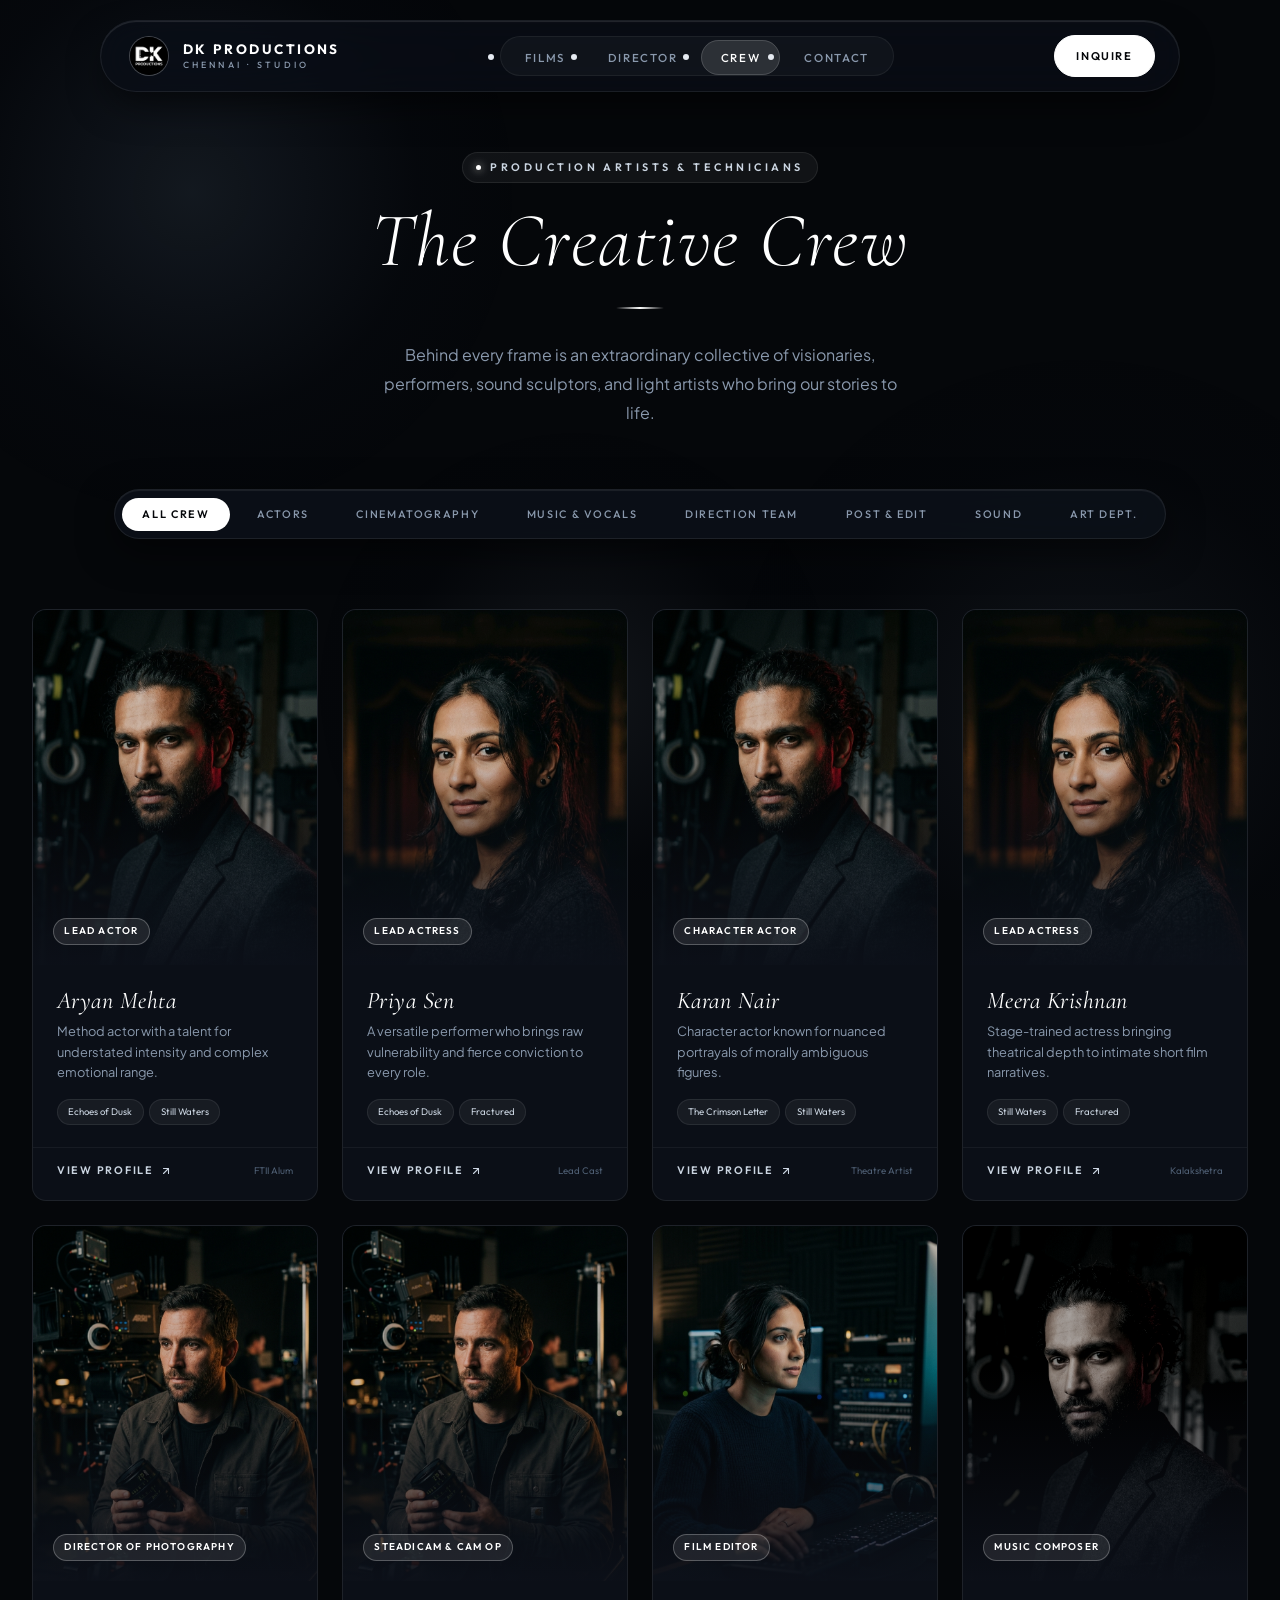
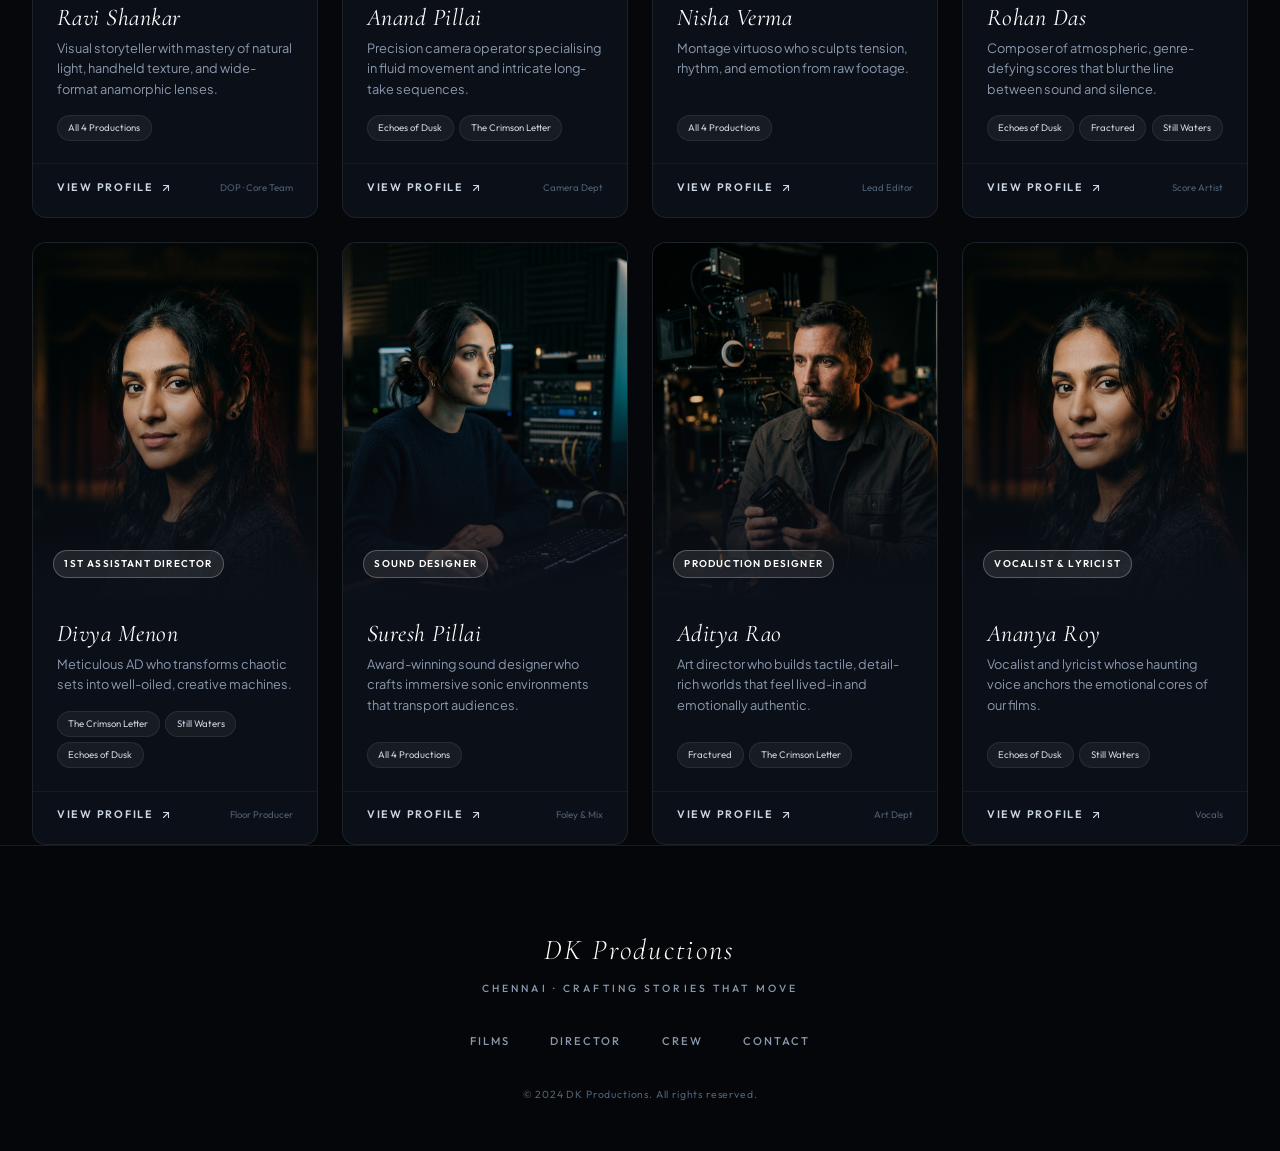
==== commit d7803464: "Add files via upload" ====
--- a/crew.html
+++ b/crew.html
@@ -90,15 +90,15 @@
 
       <div class="mobile-menu-footer">
         <div style="display:flex; flex-direction:column; gap:0.5rem;">
-          <a href="mailto:dk.productions-dir@gmail.com" class="mobile-menu-contact" style="color:var(--white); display:inline-flex; align-items:center; gap:0.4rem;">
+          <a href="mailto:dk.productions-dir@gmail.com" class="mobile-menu-contact" onclick="handleMailClick(event, 'dk.productions-dir@gmail.com', 'DK Productions Studio')" style="color:var(--white); display:inline-flex; align-items:center; gap:0.4rem;">
             <svg width="14" height="14" viewBox="0 0 24 24" fill="none" stroke="currentColor" stroke-width="2" stroke-linecap="round" stroke-linejoin="round"><rect width="20" height="16" x="2" y="4" rx="2"></rect><path d="m22 7-8.97 5.7a1.94 1.94 0 0 1-2.06 0L2 7"></path></svg>
             Studio: dk.productions-dir@gmail.com
           </a>
-          <a href="mailto:dhineshkarthick076@gmail.com" class="mobile-menu-contact" style="color:var(--silver); display:inline-flex; align-items:center; gap:0.4rem;">
+          <a href="mailto:dhineshkarthick076@gmail.com" class="mobile-menu-contact" onclick="handleMailClick(event, 'dhineshkarthick076@gmail.com', 'Director Dhinesh Karthick')" style="color:var(--silver); display:inline-flex; align-items:center; gap:0.4rem;">
             <svg width="14" height="14" viewBox="0 0 24 24" fill="none" stroke="currentColor" stroke-width="2" stroke-linecap="round" stroke-linejoin="round"><rect width="20" height="16" x="2" y="4" rx="2"></rect><path d="m22 7-8.97 5.7a1.94 1.94 0 0 1-2.06 0L2 7"></path></svg>
             Director: dhineshkarthick076@gmail.com
           </a>
-          <a href="mailto:kanagubry@gmail.com" class="mobile-menu-contact" style="color:var(--text-muted); display:inline-flex; align-items:center; gap:0.4rem;">
+          <a href="mailto:kanagubry@gmail.com" class="mobile-menu-contact" onclick="handleMailClick(event, 'kanagubry@gmail.com', 'Admin Manager Kanagu BR')" style="color:var(--text-muted); display:inline-flex; align-items:center; gap:0.4rem;">
             <svg width="14" height="14" viewBox="0 0 24 24" fill="none" stroke="currentColor" stroke-width="2" stroke-linecap="round" stroke-linejoin="round"><rect width="20" height="16" x="2" y="4" rx="2"></rect><path d="m22 7-8.97 5.7a1.94 1.94 0 0 1-2.06 0L2 7"></path></svg>
             Admin: kanagubry@gmail.com
           </a>
@@ -476,7 +476,7 @@
           <div class="modal-film-list" id="modalFilmList" style="display:flex; flex-wrap:wrap; gap:0.5rem; margin-top:0.75rem;"></div>
 
           <div style="margin-top:2.5rem; display:flex; gap:1rem; flex-wrap:wrap;">
-            <a href="mailto:kanagubry@gmail.com?cc=dk.productions-dir@gmail.com&subject=Casting%20%2F%20Crew%20Inquiry" class="btn-primary">
+            <a href="mailto:kanagubry@gmail.com?cc=dk.productions-dir@gmail.com&subject=Casting%20%2F%20Crew%20Inquiry" class="btn-primary" onclick="handleMailClick(event, 'kanagubry@gmail.com', 'Casting / Crew Inquiry')">
               <svg width="15" height="15" viewBox="0 0 24 24" fill="none" stroke="currentColor" stroke-width="2" stroke-linecap="round" stroke-linejoin="round"><rect width="20" height="16" x="2" y="4" rx="2"></rect><path d="m22 7-8.97 5.7a1.94 1.94 0 0 1-2.06 0L2 7"></path></svg>
               Inquire / Casting Inquiry (Admin)
             </a>
@@ -503,6 +503,12 @@
 
   </div><!-- /site-content -->
 
+  <!-- COPY TOAST FEEDBACK -->
+  <div class="copy-toast" id="copyToast" role="alert" aria-live="polite">
+    <svg width="16" height="16" viewBox="0 0 24 24" fill="none" stroke="#4ade80" stroke-width="2.5" stroke-linecap="round" stroke-linejoin="round"><polyline points="20 6 9 17 4 12"></polyline></svg>
+    <span id="copyToastText">Email copied to clipboard!</span>
+  </div>
+
   <script src="main.js"></script>
   <script src="crew.js"></script>
 </body>
--- a/styles.css
+++ b/styles.css
@@ -1,7 +1,7 @@
 /* ==========================================================================
-   DK PRODUCTIONS — MNC GRADE GLASSMORPHYSIM & PRODUCTION UI SYSTEM
-   Theme: Deep Obsidian Noir · Frosted Specular Glass · Monochromatic Platinum
-   Motion: Burly / Fluid Physical Dynamics · Micro-Interactions
+   DK PRODUCTIONS — HIGH-PERFORMANCE MNC GLASSMORPHYSIM & PRODUCTION UI SYSTEM
+   Theme: Deep Obsidian Noir · Hardware-Accelerated Glass · Monochromatic Platinum
+   Motion: Silky 60fps/120fps Dynamics · Zero Jitter / No Stutter
    Mobile: Peak Optimization · Safe Area Aware · Native-grade Sheet Modals
    ========================================================================== */
 
@@ -16,19 +16,18 @@
   --bg-deep:          #080b11;
   --bg-surface:       #0d111a;
   
-  /* Glassmorphism Tokens */
-  --glass-bg:         rgba(15, 20, 30, 0.52);
-  --glass-bg-hover:   rgba(25, 33, 50, 0.65);
-  --glass-card:       rgba(255, 255, 255, 0.035);
-  --glass-card-hover: rgba(255, 255, 255, 0.07);
-  --glass-border:     rgba(255, 255, 255, 0.09);
-  --glass-border-lit: rgba(255, 255, 255, 0.22);
-  --glass-specular:   linear-gradient(135deg, rgba(255, 255, 255, 0.16) 0%, rgba(255, 255, 255, 0.02) 40%, rgba(255, 255, 255, 0.07) 100%);
+  /* High-Performance Glass Tokens */
+  --glass-bg:         rgba(14, 18, 28, 0.85);
+  --glass-bg-hover:   rgba(22, 28, 42, 0.9);
+  --glass-card:       rgba(14, 18, 28, 0.78);
+  --glass-card-hover: rgba(22, 28, 42, 0.86);
+  --glass-border:     rgba(255, 255, 255, 0.08);
+  --glass-border-lit: rgba(255, 255, 255, 0.2);
+  --glass-specular:   linear-gradient(135deg, rgba(255, 255, 255, 0.14) 0%, rgba(255, 255, 255, 0.02) 40%, rgba(255, 255, 255, 0.06) 100%);
   
-  /* Blur Radii */
-  --blur-nav:         blur(24px) saturate(180%);
-  --blur-card:        blur(20px) saturate(160%);
-  --blur-modal:       blur(36px) saturate(200%);
+  /* Blurs (Optimized for 60fps scrolling) */
+  --blur-nav:         blur(20px) saturate(180%);
+  --blur-modal:       blur(24px) saturate(180%);
   
   /* Text & Accent Hierarchy */
   --white:            #ffffff;
@@ -36,26 +35,23 @@
   --silver:           #cbd5e1;
   --text-muted:       #8a99ad;
   --text-subtle:      #506075;
-  --accent-glow:      rgba(255, 255, 255, 0.06);
-  --accent-sheen:     rgba(255, 255, 255, 0.14);
+  --accent-glow:      rgba(255, 255, 255, 0.05);
 
   /* Shadows */
   --shadow-sm:        0 4px 12px rgba(0, 0, 0, 0.35);
   --shadow-md:        0 12px 36px rgba(0, 0, 0, 0.5), inset 0 1px 1px rgba(255, 255, 255, 0.08);
   --shadow-lg:        0 24px 60px rgba(0, 0, 0, 0.75), inset 0 1px 1px rgba(255, 255, 255, 0.12);
-  --shadow-glow:      0 0 40px rgba(255, 255, 255, 0.05);
 
   /* Typography */
   --font-cinema:      'Cormorant Garamond', Georgia, serif;
   --font-ui:          'Outfit', -apple-system, BlinkMacSystemFont, sans-serif;
   --font-body:        'Plus Jakarta Sans', -apple-system, BlinkMacSystemFont, sans-serif;
 
-  /* MNC Burly Spring Physics */
+  /* Spring Dynamics */
   --ease-spring:      cubic-bezier(0.16, 1, 0.3, 1);
   --ease-snappy:      cubic-bezier(0.2, 0.8, 0.2, 1);
-  --transition-fast:  0.22s var(--ease-snappy);
-  --transition-normal:0.45s var(--ease-spring);
-  --transition-slow:  0.8s var(--ease-spring);
+  --transition-fast:  0.2s ease;
+  --transition-normal:0.35s var(--ease-spring);
 
   /* Layout */
   --nav-height:       72px;
@@ -77,7 +73,6 @@
 }
 
 html {
-  scroll-behavior: smooth;
   font-size: 16px;
   background-color: var(--bg-core);
   color-scheme: dark;
@@ -95,71 +90,60 @@
   -moz-osx-font-smoothing: grayscale;
 }
 
-/* Cinematic Ambient Mesh Gradients (Refraction nodes behind glass panels) */
+/* Hardware-Accelerated Ambient Light Nodes (No expensive live blur filters) */
 .ambient-scene {
   position: fixed;
   inset: 0;
   overflow: hidden;
   pointer-events: none;
   z-index: 0;
+  transform: translateZ(0);
+  contain: strict;
 }
 
 .ambient-orb {
   position: absolute;
   border-radius: 50%;
-  filter: blur(110px);
-  opacity: 0.18;
-  mix-blend-mode: screen;
   pointer-events: none;
-  animation: floatOrb 22s ease-in-out infinite alternate;
+  transform: translate3d(0, 0, 0);
+  will-change: transform;
+  animation: floatOrb 30s ease-in-out infinite alternate;
 }
 
 .orb-1 {
+  width: 50vw;
+  height: 50vw;
+  top: -10vw;
+  left: -10vw;
+  background: radial-gradient(circle, rgba(120, 150, 190, 0.12) 0%, rgba(30, 45, 75, 0.04) 50%, transparent 75%);
+}
+
+.orb-2 {
   width: 55vw;
   height: 55vw;
-  top: -15vw;
-  left: -10vw;
-  background: radial-gradient(circle, rgba(140, 165, 200, 0.5) 0%, rgba(40, 60, 90, 0.15) 60%, transparent 80%);
-}
-
-.orb-2 {
-  width: 60vw;
-  height: 60vw;
-  top: 35vh;
-  right: -15vw;
-  background: radial-gradient(circle, rgba(120, 130, 155, 0.4) 0%, rgba(20, 25, 40, 0.1) 60%, transparent 80%);
-  animation-duration: 28s;
-  animation-delay: -7s;
+  top: 40vh;
+  right: -12vw;
+  background: radial-gradient(circle, rgba(110, 125, 150, 0.1) 0%, rgba(20, 28, 45, 0.03) 50%, transparent 75%);
+  animation-duration: 35s;
+  animation-delay: -10s;
 }
 
 .orb-3 {
-  width: 45vw;
-  height: 45vw;
-  bottom: -10vh;
-  left: 20vw;
-  background: radial-gradient(circle, rgba(200, 210, 230, 0.3) 0%, rgba(30, 40, 60, 0.1) 60%, transparent 80%);
-  animation-duration: 25s;
-  animation-delay: -14s;
+  width: 40vw;
+  height: 40vw;
+  bottom: -5vh;
+  left: 25vw;
+  background: radial-gradient(circle, rgba(180, 195, 220, 0.08) 0%, rgba(25, 35, 55, 0.02) 50%, transparent 75%);
+  animation-duration: 32s;
+  animation-delay: -18s;
 }
 
 @keyframes floatOrb {
-  0% { transform: translate3d(0, 0, 0) scale(1); }
-  50% { transform: translate3d(5vw, 4vh, 0) scale(1.12); }
-  100% { transform: translate3d(-3vw, 8vh, 0) scale(0.95); }
-}
-
-/* Subtle Film Texture Grain */
-body::after {
-  content: '';
-  position: fixed;
-  inset: 0;
-  background-image: url("data:image/svg+xml,%3Csvg xmlns='http://www.w3.org/2000/svg' width='240' height='240'%3E%3Cfilter id='noise'%3E%3CfeTurbulence type='fractalNoise' baseFrequency='0.8' numOctaves='3' stitchTiles='stitch'/%3E%3C/filter%3E%3Crect width='240' height='240' filter='url(%23noise)' opacity='0.025'/%3E%3C/svg%3E");
-  pointer-events: none;
-  z-index: 999;
-  opacity: 0.75;
-}
-
-/* Content layer above ambient background */
+  0% { transform: translate3d(0, 0, 0); }
+  50% { transform: translate3d(3vw, 3vh, 0); }
+  100% { transform: translate3d(-2vw, 5vh, 0); }
+}
+
 .site-content {
   position: relative;
   z-index: 1;
@@ -229,11 +213,9 @@
   color: var(--silver);
   margin-bottom: 0.85rem;
   padding: 0.35rem 0.85rem;
-  background: rgba(255, 255, 255, 0.04);
+  background: rgba(255, 255, 255, 0.05);
   border: 1px solid var(--glass-border);
   border-radius: var(--radius-pill);
-  backdrop-filter: var(--blur-card);
-  -webkit-backdrop-filter: var(--blur-card);
 }
 
 .section-label::before {
@@ -281,7 +263,7 @@
 }
 
 /* ==========================================================================
-   4. OPTIMIZED GLASS NAVBAR (Desktop Capsule + Mobile Smart Bar)
+   4. OPTIMIZED FLOATING CAPSULE NAVBAR
    ========================================================================== */
 .nav-wrapper {
   position: fixed;
@@ -293,7 +275,6 @@
   justify-content: center;
   padding: 0 1.25rem;
   pointer-events: none;
-  transition: transform var(--transition-normal);
 }
 
 .nav {
@@ -306,23 +287,20 @@
   align-items: center;
   justify-content: space-between;
   border-radius: var(--radius-pill);
-  background: rgba(10, 14, 22, 0.65);
+  background: rgba(10, 14, 22, 0.75);
   backdrop-filter: var(--blur-nav);
   -webkit-backdrop-filter: var(--blur-nav);
   border: 1px solid var(--glass-border);
-  box-shadow: 0 16px 40px -10px rgba(0, 0, 0, 0.7), inset 0 1px 1px 0 rgba(255, 255, 255, 0.15);
-  transition: all var(--transition-normal);
-}
-
-/* Scrolled State: more compact & frosted */
+  box-shadow: 0 16px 40px -10px rgba(0, 0, 0, 0.7), inset 0 1px 1px 0 rgba(255, 255, 255, 0.12);
+  transition: background var(--transition-fast), border-color var(--transition-fast), box-shadow var(--transition-fast);
+}
+
 .nav.scrolled {
-  background: rgba(8, 11, 18, 0.85);
-  border-color: rgba(255, 255, 255, 0.14);
-  box-shadow: 0 20px 50px rgba(0, 0, 0, 0.85), inset 0 1px 1px 0 rgba(255, 255, 255, 0.18);
-  transform: translateY(-2px);
-}
-
-/* Nav Logo */
+  background: rgba(8, 11, 18, 0.92);
+  border-color: rgba(255, 255, 255, 0.15);
+  box-shadow: 0 20px 50px rgba(0, 0, 0, 0.85);
+}
+
 .nav-logo {
   display: flex;
   align-items: center;
@@ -339,11 +317,10 @@
   display: flex;
   align-items: center;
   justify-content: center;
-  transition: transform var(--transition-fast), border-color var(--transition-fast);
+  transition: transform var(--transition-fast);
 }
 .nav-logo:hover .nav-logo-icon {
   transform: scale(1.06);
-  border-color: var(--white);
 }
 .nav-logo img {
   width: 100%;
@@ -369,7 +346,6 @@
   margin-top: 2px;
 }
 
-/* Nav Links - Glass Capsule Pills */
 .nav-links {
   display: flex;
   align-items: center;
@@ -389,7 +365,6 @@
   color: var(--text-muted);
   padding: 0.55rem 1.15rem;
   border-radius: var(--radius-pill);
-  position: relative;
   transition: all var(--transition-fast);
 }
 
@@ -402,10 +377,8 @@
   color: var(--white);
   background: rgba(255, 255, 255, 0.12);
   border: 1px solid rgba(255, 255, 255, 0.15);
-  box-shadow: 0 2px 12px rgba(0, 0, 0, 0.4), inset 0 1px 1px rgba(255, 255, 255, 0.2);
-}
-
-/* Quick Nav CTA */
+}
+
 .nav-cta-btn {
   display: inline-flex;
   align-items: center;
@@ -426,10 +399,8 @@
   background: transparent;
   color: var(--white);
   box-shadow: 0 0 25px rgba(255, 255, 255, 0.25);
-  transform: translateY(-1px);
-}
-
-/* Hamburger Trigger */
+}
+
 .nav-hamburger {
   display: none;
   width: 44px;
@@ -445,7 +416,6 @@
 }
 .nav-hamburger:active {
   transform: scale(0.92);
-  background: rgba(255, 255, 255, 0.12);
 }
 .nav-hamburger span {
   display: block;
@@ -453,31 +423,33 @@
   height: 2px;
   border-radius: 2px;
   background: var(--white);
-  transition: transform var(--transition-fast), opacity var(--transition-fast);
-}
-
-/* Mobile Glass Drawer Overlay */
+}
+
+/* Mobile Glass Drawer Overlay (Strict Visibility Controls so it NEVER blocks clicks) */
 .nav-mobile-menu {
   position: fixed;
   inset: 0;
   z-index: 1100;
-  background: rgba(5, 7, 12, 0.88);
+  background: rgba(5, 7, 12, 0.95);
   backdrop-filter: var(--blur-modal);
   -webkit-backdrop-filter: var(--blur-modal);
-  display: flex;
+  display: none;
   flex-direction: column;
   justify-content: space-between;
   padding: 2rem 2rem calc(2rem + env(safe-area-inset-bottom));
   opacity: 0;
   pointer-events: none;
-  transform: translateY(-12px) scale(0.98);
-  transition: opacity 0.35s var(--ease-spring), transform 0.35s var(--ease-spring);
+  visibility: hidden;
+  transform: translateY(-8px);
+  transition: opacity 0.3s ease, transform 0.3s ease, visibility 0.3s;
 }
 
 .nav-mobile-menu.open {
+  display: flex;
   opacity: 1;
   pointer-events: auto;
-  transform: translateY(0) scale(1);
+  visibility: visible;
+  transform: translateY(0);
 }
 
 .mobile-menu-header {
@@ -497,19 +469,17 @@
   display: flex;
   align-items: center;
   justify-content: center;
-  font-size: 1.25rem;
   color: var(--white);
   transition: var(--transition-fast);
 }
 .mobile-close:active {
   transform: scale(0.9);
-  background: rgba(255, 255, 255, 0.2);
 }
 
 .mobile-menu-links {
   display: flex;
   flex-direction: column;
-  gap: 1rem;
+  gap: 0.85rem;
   margin: auto 0;
 }
 
@@ -518,7 +488,7 @@
   align-items: center;
   justify-content: space-between;
   font-family: var(--font-cinema);
-  font-size: 2.25rem;
+  font-size: 2.1rem;
   font-weight: 400;
   font-style: italic;
   color: var(--white);
@@ -540,7 +510,6 @@
   background: rgba(255, 255, 255, 0.08);
   border-color: var(--glass-border-lit);
   color: var(--white);
-  transform: translateX(6px);
 }
 
 .mobile-menu-footer {
@@ -548,17 +517,17 @@
   border-top: 1px solid var(--glass-border);
   display: flex;
   flex-direction: column;
-  gap: 0.75rem;
+  gap: 0.5rem;
 }
 .mobile-menu-contact {
   font-family: var(--font-ui);
   font-size: 0.72rem;
   color: var(--text-muted);
-  letter-spacing: 0.08em;
+  letter-spacing: 0.04em;
 }
 
 /* ==========================================================================
-   5. HERO SECTION — LUXURY CINEMA SHOWCASE
+   5. HERO SECTION
    ========================================================================== */
 .hero-main {
   min-height: 100vh;
@@ -583,19 +552,6 @@
 .hero-logo-halo {
   position: relative;
   margin-bottom: 2.2rem;
-}
-.hero-logo-halo::after {
-  content: '';
-  position: absolute;
-  inset: -12px;
-  border-radius: 50%;
-  background: radial-gradient(circle, rgba(255, 255, 255, 0.2) 0%, transparent 70%);
-  animation: pulseGlow 4s ease-in-out infinite alternate;
-  pointer-events: none;
-}
-@keyframes pulseGlow {
-  0% { transform: scale(0.95); opacity: 0.4; }
-  100% { transform: scale(1.15); opacity: 0.85; }
 }
 
 .hero-logo {
@@ -606,12 +562,7 @@
   background: rgba(10, 14, 22, 0.9);
   padding: 4px;
   border: 1px solid var(--glass-border-lit);
-  box-shadow: 0 20px 60px rgba(0, 0, 0, 0.8), inset 0 1px 2px rgba(255, 255, 255, 0.3);
-  animation: logoLevitate 6s ease-in-out infinite;
-}
-@keyframes logoLevitate {
-  0%, 100% { transform: translateY(0); }
-  50% { transform: translateY(-8px); }
+  box-shadow: 0 20px 60px rgba(0, 0, 0, 0.8);
 }
 
 .hero-eyebrow {
@@ -622,7 +573,6 @@
   text-transform: uppercase;
   color: var(--silver);
   margin-bottom: 1.2rem;
-  animation: fadeUp 0.8s var(--ease-spring) 0.2s both;
 }
 
 .hero-title {
@@ -634,15 +584,11 @@
   line-height: 0.96;
   font-style: italic;
   margin-bottom: 1rem;
-  text-shadow: 0 10px 40px rgba(0, 0, 0, 0.7);
-  animation: fadeUp 0.9s var(--ease-spring) 0.35s both;
 }
 .hero-title .dk {
   font-weight: 600;
   font-style: normal;
-  background: linear-gradient(135deg, #ffffff 30%, #9ca3af 100%);
-  -webkit-background-clip: text;
-  -webkit-text-fill-color: transparent;
+  color: var(--white);
 }
 
 .hero-subtitle {
@@ -652,7 +598,6 @@
   letter-spacing: 0.4em;
   color: var(--text-muted);
   text-transform: uppercase;
-  animation: fadeUp 0.9s var(--ease-spring) 0.5s both;
 }
 
 .hero-quote-card {
@@ -660,12 +605,9 @@
   padding: 1.4rem 2.2rem;
   max-width: 620px;
   background: var(--glass-card);
-  backdrop-filter: var(--blur-card);
-  -webkit-backdrop-filter: var(--blur-card);
   border: 1px solid var(--glass-border);
   border-radius: var(--radius-md);
   box-shadow: var(--shadow-md);
-  animation: fadeUp 1s var(--ease-spring) 0.65s both;
 }
 
 .hero-description {
@@ -683,7 +625,6 @@
   margin-top: 2rem;
   flex-wrap: wrap;
   justify-content: center;
-  animation: fadeUp 1s var(--ease-spring) 0.8s both;
 }
 
 .hero-scroll-indicator {
@@ -695,7 +636,6 @@
   flex-direction: column;
   align-items: center;
   gap: 0.5rem;
-  animation: fadeIn 1.2s var(--ease-spring) 1s both;
 }
 .hero-scroll-indicator span {
   font-family: var(--font-ui);
@@ -730,7 +670,7 @@
    6. SECTION FOUNDATIONS
    ========================================================================== */
 .section {
-  padding: 8rem 2rem;
+  padding: 7rem 2rem;
   max-width: 1360px;
   margin: 0 auto;
   position: relative;
@@ -756,10 +696,10 @@
 }
 
 /* ==========================================================================
-   7. MINIMAL FILM CARDS (High Elegance · Minimal Grid)
+   7. MINIMAL FILM CARDS (Silky 60fps Rendering)
    ========================================================================== */
 .films-section {
-  padding: 6rem 0 8rem;
+  padding: 5rem 0 7rem;
   position: relative;
 }
 .films-inner {
@@ -774,43 +714,27 @@
   gap: 1.75rem;
 }
 
-/* Minimal Film Card */
 .film-card-minimal {
   position: relative;
   background: var(--glass-card);
-  backdrop-filter: var(--blur-card);
-  -webkit-backdrop-filter: var(--blur-card);
   border: 1px solid var(--glass-border);
   border-radius: var(--radius-md);
   overflow: hidden;
   cursor: pointer;
-  transition: transform var(--transition-normal), border-color var(--transition-normal), box-shadow var(--transition-normal);
+  transition: transform var(--transition-normal), border-color var(--transition-fast), box-shadow var(--transition-fast);
   display: flex;
   flex-direction: column;
+  box-shadow: var(--shadow-sm);
 }
 
 .film-card-minimal:hover {
-  transform: translateY(-8px) scale(1.015);
+  transform: translateY(-6px);
   border-color: var(--glass-border-lit);
-  box-shadow: 0 24px 60px rgba(0, 0, 0, 0.7), 0 0 30px var(--accent-glow), inset 0 1px 1px rgba(255, 255, 255, 0.2);
+  box-shadow: 0 20px 45px rgba(0, 0, 0, 0.65);
 }
 
 .film-card-minimal:active {
-  transform: translateY(-3px) scale(0.99);
-}
-
-/* Dynamic Cursor Spotlight Effect inside Card */
-.film-card-spotlight {
-  position: absolute;
-  inset: 0;
-  pointer-events: none;
-  background: radial-gradient(500px circle at var(--mouse-x, 50%) var(--mouse-y, 50%), rgba(255, 255, 255, 0.08), transparent 40%);
-  opacity: 0;
-  transition: opacity 0.3s;
-  z-index: 2;
-}
-.film-card-minimal:hover .film-card-spotlight {
-  opacity: 1;
+  transform: translateY(-2px);
 }
 
 .film-minimal-poster-wrap {
@@ -824,15 +748,14 @@
   width: 100%;
   height: 100%;
   object-fit: cover;
-  transition: transform 0.8s var(--ease-spring), filter 0.5s ease;
-  filter: brightness(0.85) contrast(1.06);
+  transition: transform 0.6s var(--ease-spring);
+  filter: brightness(0.88);
 }
 .film-card-minimal:hover .film-minimal-poster {
-  transform: scale(1.06);
-  filter: brightness(0.98) contrast(1.08);
-}
-
-/* Poster Gradient Shade */
+  transform: scale(1.04);
+  filter: brightness(0.98);
+}
+
 .film-minimal-poster-wrap::after {
   content: '';
   position: absolute;
@@ -841,7 +764,6 @@
   pointer-events: none;
 }
 
-/* Badges on poster */
 .film-badge-top-left {
   position: absolute;
   top: 1rem;
@@ -857,11 +779,11 @@
 }
 
 .film-minimal-body {
-  padding: 1.5rem 1.6rem 1.4rem;
+  padding: 1.4rem 1.6rem 1.3rem;
   display: flex;
   flex-direction: column;
   flex-grow: 1;
-  background: linear-gradient(180deg, rgba(15, 20, 30, 0.4) 0%, rgba(10, 14, 22, 0.8) 100%);
+  background: rgba(10, 14, 22, 0.65);
 }
 
 .film-minimal-title {
@@ -872,10 +794,6 @@
   line-height: 1.15;
   margin-bottom: 0.55rem;
   font-style: italic;
-  transition: color var(--transition-fast);
-}
-.film-card-minimal:hover .film-minimal-title {
-  color: var(--white);
 }
 
 .film-minimal-meta {
@@ -928,10 +846,6 @@
   display: inline-flex;
   align-items: center;
   gap: 0.5rem;
-  transition: gap var(--transition-fast);
-}
-.film-card-minimal:hover .film-minimal-action {
-  gap: 0.75rem;
 }
 
 .film-action-arrow {
@@ -943,23 +857,21 @@
   display: flex;
   align-items: center;
   justify-content: center;
-  font-size: 0.75rem;
   transition: all var(--transition-fast);
 }
 .film-card-minimal:hover .film-action-arrow {
   background: var(--white);
   color: var(--bg-core);
-  border-color: var(--white);
 }
 
 /* ==========================================================================
-   8. FULL DETAIL FILM DOSSIER MODAL (MNC Grade Comprehensive Specs)
+   8. FULL DETAIL FILM DOSSIER MODAL
    ========================================================================== */
 .film-modal-overlay {
   position: fixed;
   inset: 0;
   z-index: 2000;
-  background: rgba(3, 5, 8, 0.88);
+  background: rgba(3, 5, 8, 0.92);
   backdrop-filter: var(--blur-modal);
   -webkit-backdrop-filter: var(--blur-modal);
   display: flex;
@@ -968,21 +880,21 @@
   padding: 1.5rem;
   opacity: 0;
   pointer-events: none;
-  transition: opacity 0.35s var(--ease-spring);
+  visibility: hidden;
+  transition: opacity 0.3s ease, visibility 0.3s;
 }
 
 .film-modal-overlay.open {
   opacity: 1;
   pointer-events: auto;
+  visibility: visible;
 }
 
 .film-modal-dossier {
-  background: rgba(12, 16, 25, 0.85);
-  backdrop-filter: var(--blur-nav);
-  -webkit-backdrop-filter: var(--blur-nav);
+  background: rgba(14, 18, 28, 0.96);
   border: 1px solid var(--glass-border-lit);
   border-radius: var(--radius-lg);
-  box-shadow: 0 30px 80px rgba(0, 0, 0, 0.9), inset 0 1px 1px rgba(255, 255, 255, 0.2);
+  box-shadow: 0 30px 80px rgba(0, 0, 0, 0.9);
   width: 100%;
   max-width: 960px;
   max-height: 90vh;
@@ -990,15 +902,14 @@
   position: relative;
   display: grid;
   grid-template-columns: 340px 1fr;
-  transform: scale(0.92) translateY(24px);
-  transition: transform 0.45s var(--ease-spring);
+  transform: scale(0.95);
+  transition: transform 0.3s var(--ease-spring);
 }
 
 .film-modal-overlay.open .film-modal-dossier {
-  transform: scale(1) translateY(0);
-}
-
-/* Modal Poster Visual Column */
+  transform: scale(1);
+}
+
 .modal-visual-col {
   position: relative;
   background: var(--bg-surface);
@@ -1017,7 +928,7 @@
   width: 100%;
   height: 100%;
   object-fit: cover;
-  filter: brightness(0.88) contrast(1.05);
+  filter: brightness(0.9);
 }
 
 .modal-visual-gradient {
@@ -1036,12 +947,11 @@
   gap: 0.6rem;
 }
 
-/* Modal Content Column */
 .modal-content-col {
   padding: 3rem 2.8rem;
   display: flex;
   flex-direction: column;
-  gap: 1.8rem;
+  gap: 1.6rem;
 }
 
 .modal-close-trigger {
@@ -1056,7 +966,6 @@
   display: flex;
   align-items: center;
   justify-content: center;
-  font-size: 1.15rem;
   color: var(--white);
   transition: all var(--transition-fast);
   z-index: 10;
@@ -1064,7 +973,6 @@
 .modal-close-trigger:hover {
   background: var(--white);
   color: var(--bg-core);
-  transform: scale(1.08);
 }
 .modal-close-trigger:active {
   transform: scale(0.92);
@@ -1096,12 +1004,11 @@
   border-left: 2px solid var(--glass-border-lit);
 }
 
-/* Full Specs Table Grid */
 .modal-specs-grid {
   display: grid;
   grid-template-columns: repeat(2, 1fr);
   gap: 1rem;
-  background: rgba(255, 255, 255, 0.025);
+  background: rgba(255, 255, 255, 0.03);
   border: 1px solid var(--glass-border);
   padding: 1.25rem;
   border-radius: var(--radius-md);
@@ -1154,14 +1061,12 @@
 }
 
 /* ==========================================================================
-   9. STATS & PRODUCTION METRICS (Glass Cards)
+   9. STATS & PRODUCTION METRICS
    ========================================================================== */
 .stats-band {
   padding: 4.5rem 2rem;
   position: relative;
-  background: rgba(8, 11, 18, 0.7);
-  backdrop-filter: var(--blur-card);
-  -webkit-backdrop-filter: var(--blur-card);
+  background: rgba(8, 11, 18, 0.9);
   border-top: 1px solid var(--glass-border);
   border-bottom: 1px solid var(--glass-border);
 }
@@ -1180,13 +1085,11 @@
   border-radius: var(--radius-md);
   padding: 2.2rem 1.5rem;
   text-align: center;
-  transition: all var(--transition-fast);
+  transition: transform var(--transition-fast), border-color var(--transition-fast);
 }
 .stat-card-glass:hover {
-  background: var(--glass-card-hover);
   border-color: var(--glass-border-lit);
   transform: translateY(-4px);
-  box-shadow: var(--shadow-md);
 }
 
 .stat-num {
@@ -1208,7 +1111,7 @@
 }
 
 /* ==========================================================================
-   10. DIRECTOR PAGE STYLES (Glassmorphism Layout)
+   10. DIRECTOR PAGE STYLES
    ========================================================================== */
 .director-hero-split {
   min-height: 100vh;
@@ -1230,7 +1133,7 @@
   height: 100%;
   object-fit: cover;
   object-position: center top;
-  filter: brightness(0.8) contrast(1.08) saturate(0.85);
+  filter: brightness(0.85);
 }
 .director-visual-pane::after {
   content: '';
@@ -1251,8 +1154,6 @@
 
 .director-hero-card {
   background: var(--glass-card);
-  backdrop-filter: var(--blur-card);
-  -webkit-backdrop-filter: var(--blur-card);
   border: 1px solid var(--glass-border);
   border-radius: var(--radius-lg);
   padding: 3rem;
@@ -1315,7 +1216,6 @@
   margin-top: 0.25rem;
 }
 
-/* Director Filmstrip */
 .filmstrip {
   display: flex;
   gap: 1.25rem;
@@ -1330,27 +1230,21 @@
   flex-shrink: 0;
   width: 220px;
   background: var(--glass-card);
-  backdrop-filter: var(--blur-card);
-  -webkit-backdrop-filter: var(--blur-card);
   border: 1px solid var(--glass-border);
   border-radius: var(--radius-md);
   overflow: hidden;
-  transition: all var(--transition-fast);
+  transition: transform var(--transition-fast);
+  cursor: pointer;
 }
 .filmstrip-card:hover {
   transform: translateY(-6px);
   border-color: var(--glass-border-lit);
-  box-shadow: var(--shadow-md);
 }
 .filmstrip-thumb {
   width: 100%;
   aspect-ratio: 16/10;
   object-fit: cover;
   filter: brightness(0.85);
-  transition: transform 0.6s var(--ease-spring);
-}
-.filmstrip-card:hover .filmstrip-thumb {
-  transform: scale(1.05);
 }
 .filmstrip-label {
   padding: 1rem;
@@ -1369,7 +1263,6 @@
   margin-top: 0.25rem;
 }
 
-/* Skills & Equipment Glass Cards */
 .skills-grid-glass {
   display: grid;
   grid-template-columns: repeat(auto-fill, minmax(260px, 1fr));
@@ -1377,15 +1270,12 @@
 }
 .skill-card-glass {
   background: var(--glass-card);
-  backdrop-filter: var(--blur-card);
-  -webkit-backdrop-filter: var(--blur-card);
   border: 1px solid var(--glass-border);
   border-radius: var(--radius-md);
   padding: 1.75rem;
-  transition: all var(--transition-fast);
+  transition: transform var(--transition-fast);
 }
 .skill-card-glass:hover {
-  background: var(--glass-card-hover);
   border-color: var(--glass-border-lit);
   transform: translateY(-4px);
 }
@@ -1410,11 +1300,9 @@
   height: 100%;
   background: linear-gradient(90deg, #cbd5e1, #ffffff);
   border-radius: var(--radius-pill);
-  box-shadow: 0 0 10px rgba(255, 255, 255, 0.5);
-  transition: width 1.2s var(--ease-spring);
-}
-
-/* Timeline Cards */
+  transition: width 1s var(--ease-spring);
+}
+
 .timeline-glass {
   display: flex;
   flex-direction: column;
@@ -1426,15 +1314,12 @@
 .timeline-item-glass {
   position: relative;
   background: var(--glass-card);
-  backdrop-filter: var(--blur-card);
-  -webkit-backdrop-filter: var(--blur-card);
   border: 1px solid var(--glass-border);
   border-radius: var(--radius-md);
   padding: 1.6rem 2rem;
-  transition: all var(--transition-fast);
+  transition: transform var(--transition-fast);
 }
 .timeline-item-glass:hover {
-  background: var(--glass-card-hover);
   border-color: var(--glass-border-lit);
   transform: translateX(6px);
 }
@@ -1447,7 +1332,7 @@
   height: 10px;
   border-radius: 50%;
   background: var(--white);
-  box-shadow: 0 0 12px rgba(255, 255, 255, 0.9);
+  box-shadow: 0 0 10px rgba(255, 255, 255, 0.8);
 }
 .timeline-year {
   font-family: var(--font-ui);
@@ -1470,7 +1355,6 @@
   margin-top: 0.25rem;
 }
 
-/* Awards Cards */
 .awards-grid-glass {
   display: grid;
   grid-template-columns: repeat(auto-fill, minmax(280px, 1fr));
@@ -1478,18 +1362,14 @@
 }
 .award-card-glass {
   background: var(--glass-card);
-  backdrop-filter: var(--blur-card);
-  -webkit-backdrop-filter: var(--blur-card);
   border: 1px solid var(--glass-border);
   border-radius: var(--radius-md);
   padding: 1.8rem;
-  transition: all var(--transition-fast);
+  transition: transform var(--transition-fast);
 }
 .award-card-glass:hover {
-  background: var(--glass-card-hover);
   border-color: var(--glass-border-lit);
   transform: translateY(-4px);
-  box-shadow: var(--shadow-md);
 }
 .award-year {
   font-family: var(--font-ui);
@@ -1512,7 +1392,7 @@
 }
 
 /* ==========================================================================
-   11. CREW PAGE STYLES (Filter & Modern Portrait Cards)
+   11. CREW PAGE STYLES
    ========================================================================== */
 .crew-hero {
   min-height: 50vh;
@@ -1540,7 +1420,7 @@
   flex-wrap: wrap;
   gap: 0.45rem;
   justify-content: center;
-  background: rgba(12, 16, 25, 0.75);
+  background: rgba(12, 16, 25, 0.88);
   backdrop-filter: var(--blur-nav);
   -webkit-backdrop-filter: var(--blur-nav);
   border: 1px solid var(--glass-border);
@@ -1571,7 +1451,6 @@
   background: var(--white);
   color: var(--bg-core);
   font-weight: 600;
-  box-shadow: 0 4px 15px rgba(255, 255, 255, 0.25);
 }
 
 .crew-grid {
@@ -1585,20 +1464,17 @@
 
 .crew-card-glass {
   background: var(--glass-card);
-  backdrop-filter: var(--blur-card);
-  -webkit-backdrop-filter: var(--blur-card);
   border: 1px solid var(--glass-border);
   border-radius: var(--radius-md);
   overflow: hidden;
-  transition: all var(--transition-fast);
+  transition: transform var(--transition-fast), border-color var(--transition-fast);
   cursor: pointer;
   display: flex;
   flex-direction: column;
 }
 .crew-card-glass:hover {
-  transform: translateY(-8px);
+  transform: translateY(-6px);
   border-color: var(--glass-border-lit);
-  box-shadow: var(--shadow-lg), 0 0 30px var(--accent-glow);
 }
 .crew-card-glass.hidden {
   display: none !important;
@@ -1615,12 +1491,11 @@
   height: 100%;
   object-fit: cover;
   object-position: center top;
-  filter: brightness(0.85) contrast(1.05) grayscale(25%);
-  transition: transform 0.7s var(--ease-spring), filter 0.5s ease;
+  filter: brightness(0.88);
+  transition: transform 0.6s var(--ease-spring);
 }
 .crew-card-glass:hover .crew-portrait {
-  transform: scale(1.05);
-  filter: brightness(0.98) contrast(1.08) grayscale(0%);
+  transform: scale(1.04);
 }
 
 .crew-portrait-shade {
@@ -1692,11 +1567,10 @@
   display: inline-flex;
   align-items: center;
   gap: 0.4rem;
-  transition: gap var(--transition-fast), color var(--transition-fast);
+  transition: color var(--transition-fast);
 }
 .crew-card-glass:hover .crew-view-btn {
   color: var(--white);
-  gap: 0.65rem;
 }
 
 /* Crew Profile Modal */
@@ -1704,7 +1578,7 @@
   position: fixed;
   inset: 0;
   z-index: 2000;
-  background: rgba(3, 5, 8, 0.88);
+  background: rgba(3, 5, 8, 0.92);
   backdrop-filter: var(--blur-modal);
   -webkit-backdrop-filter: var(--blur-modal);
   display: flex;
@@ -1713,30 +1587,30 @@
   padding: 1.5rem;
   opacity: 0;
   pointer-events: none;
-  transition: opacity 0.35s var(--ease-spring);
+  visibility: hidden;
+  transition: opacity 0.3s ease, visibility 0.3s;
 }
 .modal-overlay.open {
   opacity: 1;
   pointer-events: auto;
+  visibility: visible;
 }
 
 .modal-card {
-  background: rgba(12, 16, 25, 0.85);
-  backdrop-filter: var(--blur-nav);
-  -webkit-backdrop-filter: var(--blur-nav);
+  background: rgba(14, 18, 28, 0.96);
   border: 1px solid var(--glass-border-lit);
   border-radius: var(--radius-lg);
-  box-shadow: 0 30px 80px rgba(0, 0, 0, 0.9), inset 0 1px 1px rgba(255, 255, 255, 0.2);
+  box-shadow: 0 30px 80px rgba(0, 0, 0, 0.9);
   width: 100%;
   max-width: 780px;
   max-height: 90vh;
   overflow-y: auto;
   position: relative;
-  transform: scale(0.92) translateY(24px);
-  transition: transform 0.45s var(--ease-spring);
+  transform: scale(0.95);
+  transition: transform 0.3s var(--ease-spring);
 }
 .modal-overlay.open .modal-card {
-  transform: scale(1) translateY(0);
+  transform: scale(1);
 }
 
 .modal-header-crew {
@@ -1752,7 +1626,7 @@
   width: 100%;
   height: 100%;
   object-fit: cover;
-  filter: brightness(0.88) contrast(1.05);
+  filter: brightness(0.9);
 }
 .modal-crew-meta {
   padding: 2.5rem;
@@ -1804,17 +1678,15 @@
   text-transform: uppercase;
   border-radius: var(--radius-pill);
   border: 1px solid var(--white);
-  box-shadow: 0 4px 20px rgba(255, 255, 255, 0.2);
   transition: all var(--transition-fast);
 }
 .btn-primary:hover {
   background: transparent;
   color: var(--white);
-  box-shadow: 0 0 30px rgba(255, 255, 255, 0.35);
-  transform: translateY(-2px);
+  box-shadow: 0 0 25px rgba(255, 255, 255, 0.3);
 }
 .btn-primary:active {
-  transform: translateY(1px) scale(0.98);
+  transform: scale(0.98);
 }
 
 .btn-glass {
@@ -1824,8 +1696,6 @@
   gap: 0.65rem;
   padding: 0.9rem 2.2rem;
   background: rgba(255, 255, 255, 0.05);
-  backdrop-filter: var(--blur-card);
-  -webkit-backdrop-filter: var(--blur-card);
   color: var(--white);
   font-family: var(--font-ui);
   font-size: 0.72rem;
@@ -1839,14 +1709,13 @@
 .btn-glass:hover {
   background: rgba(255, 255, 255, 0.12);
   border-color: var(--white);
-  transform: translateY(-2px);
 }
 .btn-glass:active {
-  transform: translateY(1px) scale(0.98);
+  transform: scale(0.98);
 }
 
 /* ==========================================================================
-   12B. DETAILED CONTACT CARDS (3-Channel Studio Dispatch)
+   12B. DETAILED 3-CHANNEL STUDIO CONTACT SYSTEM
    ========================================================================== */
 .contact-grid-glass {
   display: grid;
@@ -1857,34 +1726,21 @@
 
 .contact-card-glass {
   background: var(--glass-card);
-  backdrop-filter: var(--blur-card);
-  -webkit-backdrop-filter: var(--blur-card);
   border: 1px solid var(--glass-border);
   border-radius: var(--radius-lg);
-  padding: 2.4rem 2rem;
+  padding: 2.2rem 1.8rem;
   display: flex;
   flex-direction: column;
   position: relative;
   overflow: hidden;
-  transition: transform var(--transition-normal), border-color var(--transition-normal), box-shadow var(--transition-normal);
+  transition: transform var(--transition-fast), border-color var(--transition-fast), box-shadow var(--transition-fast);
+  box-shadow: var(--shadow-sm);
 }
 
 .contact-card-glass:hover {
-  transform: translateY(-8px);
+  transform: translateY(-6px);
   border-color: var(--glass-border-lit);
-  box-shadow: 0 24px 60px rgba(0, 0, 0, 0.75), 0 0 35px var(--accent-glow);
-}
-
-.contact-card-spotlight {
-  position: absolute;
-  inset: 0;
-  pointer-events: none;
-  background: radial-gradient(400px circle at var(--mouse-x, 50%) var(--mouse-y, 50%), rgba(255, 255, 255, 0.08), transparent 40%);
-  opacity: 0;
-  transition: opacity 0.3s;
-}
-.contact-card-glass:hover .contact-card-spotlight {
-  opacity: 1;
+  box-shadow: 0 20px 50px rgba(0, 0, 0, 0.7);
 }
 
 .contact-badge-header {
@@ -1903,13 +1759,11 @@
   display: flex;
   align-items: center;
   justify-content: center;
-  font-size: 1.15rem;
-  color: var(--white);
-  transition: transform var(--transition-fast), background var(--transition-fast);
+  color: var(--white);
+  transition: transform var(--transition-fast);
 }
 .contact-card-glass:hover .contact-card-icon {
-  transform: scale(1.1);
-  background: rgba(255, 255, 255, 0.12);
+  transform: scale(1.08);
   border-color: var(--white);
 }
 
@@ -1929,63 +1783,131 @@
   letter-spacing: 0.25em;
   text-transform: uppercase;
   color: var(--silver);
-  margin-bottom: 1.2rem;
+  margin-bottom: 1rem;
 }
 
 .contact-card-desc {
   font-size: 0.85rem;
   line-height: 1.7;
   color: var(--text-muted);
-  margin-bottom: 2rem;
+  margin-bottom: 1.8rem;
   flex-grow: 1;
 }
 
+/* Contact Action Buttons Container */
+.contact-actions-container {
+  display: flex;
+  flex-direction: column;
+  gap: 0.65rem;
+  margin-top: auto;
+}
+
 .contact-mail-pill {
   display: flex;
   align-items: center;
   justify-content: space-between;
-  padding: 0.8rem 1.2rem;
+  padding: 0.8rem 1.15rem;
+  background: rgba(255, 255, 255, 0.06);
+  border: 1px solid var(--glass-border-lit);
+  border-radius: var(--radius-pill);
+  font-family: var(--font-ui);
+  font-size: 0.75rem;
+  font-weight: 500;
+  color: var(--white);
+  letter-spacing: 0.03em;
+  transition: all var(--transition-fast);
+  cursor: pointer;
+  word-break: break-all;
+}
+.contact-mail-pill:hover {
+  background: var(--white);
+  color: var(--bg-core);
+  box-shadow: 0 4px 20px rgba(255, 255, 255, 0.25);
+}
+.contact-mail-pill .mail-arrow {
+  width: 26px;
+  height: 26px;
+  border-radius: 50%;
+  background: rgba(255, 255, 255, 0.12);
+  display: flex;
+  align-items: center;
+  justify-content: center;
+  flex-shrink: 0;
+  margin-left: 0.5rem;
+  transition: all var(--transition-fast);
+}
+.contact-mail-pill:hover .mail-arrow {
+  background: var(--bg-core);
+  color: var(--white);
+}
+
+/* Secondary Actions Bar (Webmail + Copy) */
+.contact-secondary-actions {
+  display: flex;
+  gap: 0.5rem;
+}
+
+.contact-mini-btn {
+  flex: 1;
+  display: inline-flex;
+  align-items: center;
+  justify-content: center;
+  gap: 0.4rem;
+  padding: 0.55rem 0.85rem;
+  font-family: var(--font-ui);
+  font-size: 0.65rem;
+  font-weight: 600;
+  letter-spacing: 0.08em;
+  text-transform: uppercase;
+  border-radius: var(--radius-pill);
   background: rgba(255, 255, 255, 0.04);
   border: 1px solid var(--glass-border);
+  color: var(--silver);
+  transition: all var(--transition-fast);
+}
+.contact-mini-btn:hover {
+  background: rgba(255, 255, 255, 0.1);
+  color: var(--white);
+  border-color: rgba(255, 255, 255, 0.25);
+}
+.contact-mini-btn:active {
+  transform: scale(0.96);
+}
+.contact-mini-btn.copied {
+  background: rgba(34, 197, 94, 0.15);
+  border-color: rgba(34, 197, 94, 0.4);
+  color: #4ade80;
+}
+
+/* Copy Toast Popup */
+.copy-toast {
+  position: fixed;
+  bottom: 2rem;
+  left: 50%;
+  transform: translateX(-50%) translateY(20px);
+  background: rgba(15, 20, 30, 0.96);
+  border: 1px solid var(--glass-border-lit);
   border-radius: var(--radius-pill);
+  padding: 0.75rem 1.6rem;
   font-family: var(--font-ui);
   font-size: 0.75rem;
-  font-weight: 500;
-  color: var(--white);
-  letter-spacing: 0.04em;
-  transition: all var(--transition-fast);
-  word-break: break-all;
-}
-.contact-mail-pill:hover {
-  background: rgba(255, 255, 255, 0.12);
-  border-color: var(--white);
-  transform: translateY(-2px);
-  box-shadow: 0 8px 24px rgba(0, 0, 0, 0.5);
-}
-.contact-mail-pill .mail-arrow {
-  width: 28px;
-  height: 28px;
-  border-radius: 50%;
-  background: rgba(255, 255, 255, 0.08);
-  display: flex;
-  align-items: center;
-  justify-content: center;
-  font-size: 0.75rem;
-  flex-shrink: 0;
-  margin-left: 0.5rem;
-  transition: transform var(--transition-fast), background var(--transition-fast), color var(--transition-fast);
-}
-.contact-mail-pill:hover .mail-arrow {
-  background: var(--white);
-  color: var(--bg-core);
-  transform: translateX(3px);
-}
-
-@media (max-width: 960px) {
-  .contact-grid-glass {
-    grid-template-columns: 1fr;
-    gap: 1.25rem;
-  }
+  font-weight: 600;
+  color: var(--white);
+  box-shadow: 0 10px 40px rgba(0, 0, 0, 0.8);
+  display: flex;
+  align-items: center;
+  gap: 0.6rem;
+  opacity: 0;
+  pointer-events: none;
+  visibility: hidden;
+  transition: all 0.3s var(--ease-spring);
+  z-index: 3000;
+}
+.copy-toast.show {
+  opacity: 1;
+  pointer-events: auto;
+  visibility: visible;
+  transform: translateX(-50%) translateY(0);
 }
 
 /* ==========================================================================
@@ -2042,31 +1964,21 @@
 }
 
 /* ==========================================================================
-   14. SCROLL REVEAL & BUTTERY MOTION
+   14. SCROLL REVEAL (Fast 60fps GPU Transitions)
    ========================================================================== */
-@keyframes fadeUp {
-  from { opacity: 0; transform: translateY(28px); }
-  to { opacity: 1; transform: translateY(0); }
-}
-@keyframes fadeIn {
-  from { opacity: 0; }
-  to { opacity: 1; }
-}
-
 .reveal {
   opacity: 0;
-  transform: translateY(32px);
-  transition: opacity 0.8s var(--ease-spring), transform 0.8s var(--ease-spring);
-  will-change: opacity, transform;
+  transform: translateY(20px);
+  transition: opacity 0.5s ease-out, transform 0.5s var(--ease-spring);
 }
 .reveal.visible {
   opacity: 1;
   transform: translateY(0);
 }
-.reveal-delay-1 { transition-delay: 0.1s; }
-.reveal-delay-2 { transition-delay: 0.2s; }
-.reveal-delay-3 { transition-delay: 0.3s; }
-.reveal-delay-4 { transition-delay: 0.4s; }
+.reveal-delay-1 { transition-delay: 0.08s; }
+.reveal-delay-2 { transition-delay: 0.16s; }
+.reveal-delay-3 { transition-delay: 0.24s; }
+.reveal-delay-4 { transition-delay: 0.32s; }
 
 /* ==========================================================================
    15. PEAK MOBILE OPTIMIZATION & RESPONSIVE BREAKPOINTS
@@ -2091,6 +2003,13 @@
   }
 }
 
+@media (max-width: 960px) {
+  .contact-grid-glass {
+    grid-template-columns: 1fr;
+    gap: 1.25rem;
+  }
+}
+
 @media (max-width: 860px) {
   :root {
     --nav-height: 64px;
@@ -2140,7 +2059,7 @@
     padding: 0 1.25rem;
   }
   .section {
-    padding: 5rem 1.25rem;
+    padding: 4.5rem 1.25rem;
   }
   .hero-main {
     padding: calc(var(--nav-height) + 3rem) 1.25rem 4rem;
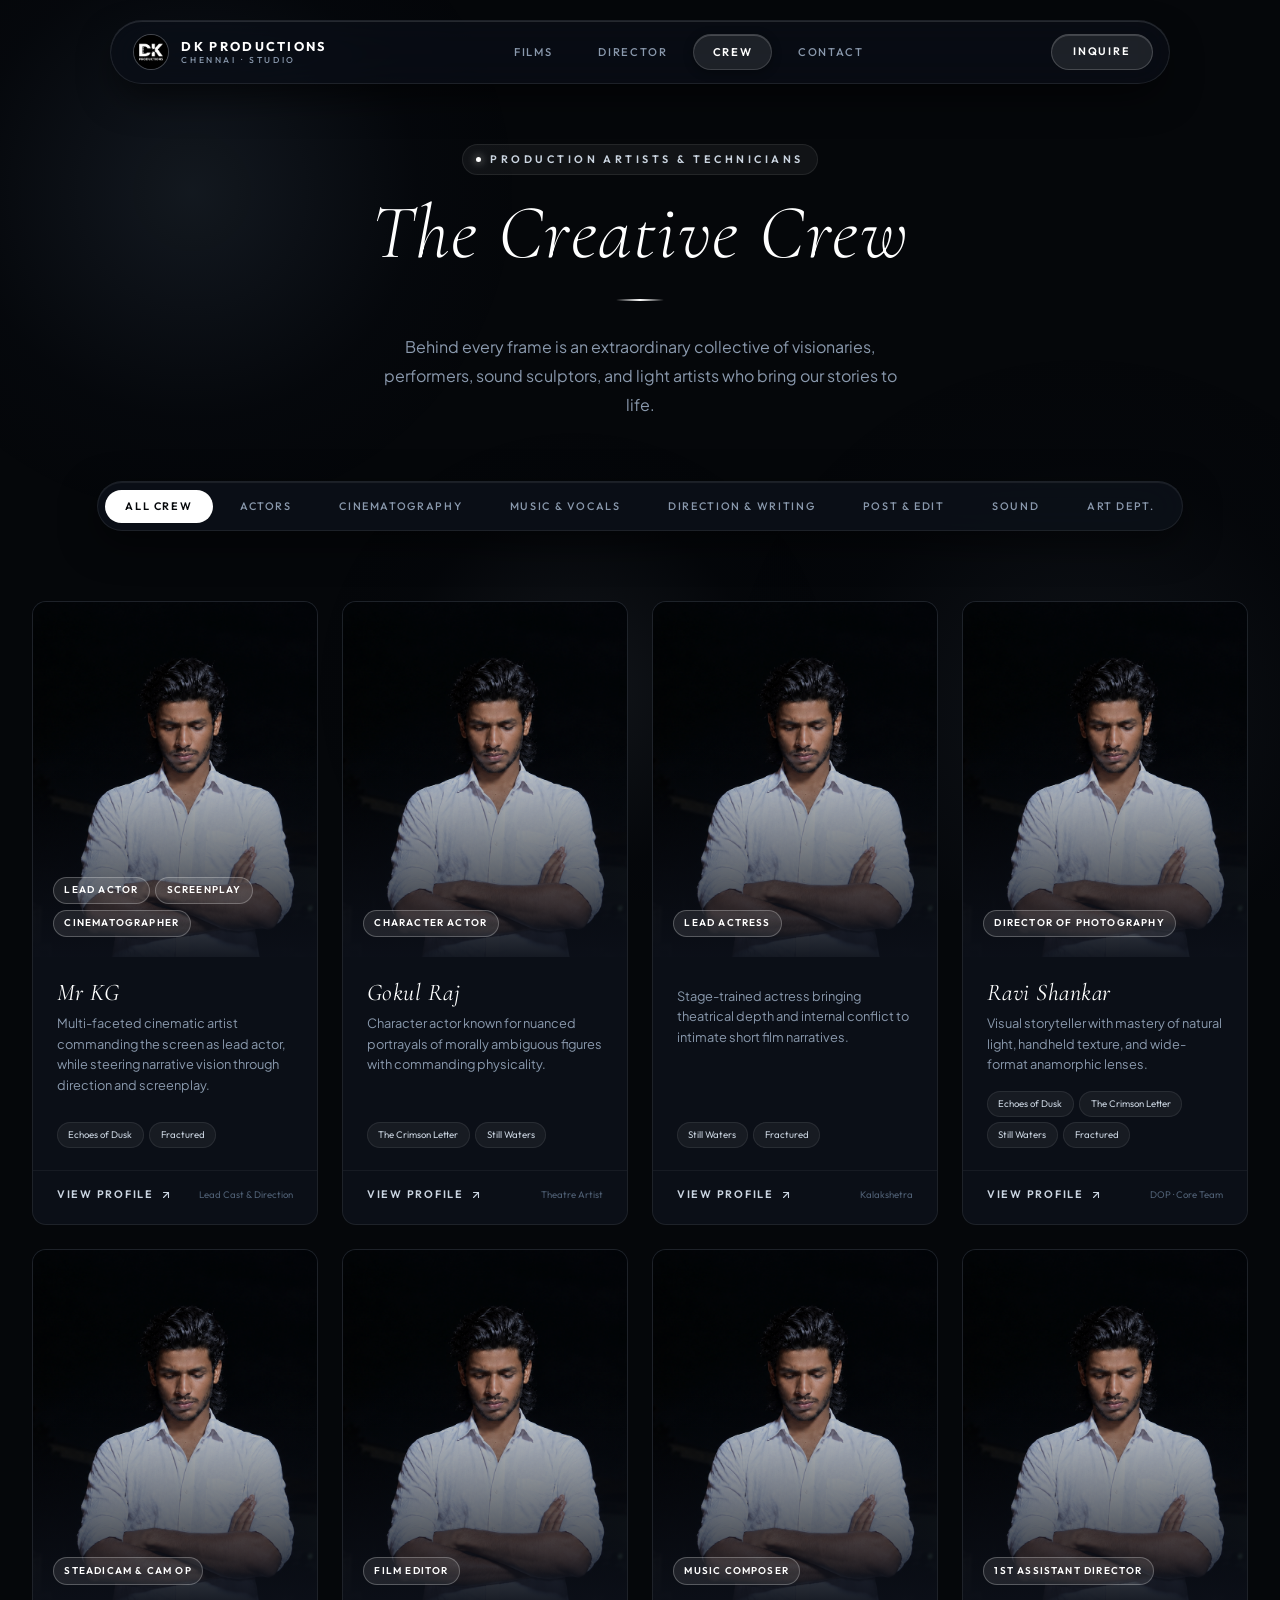
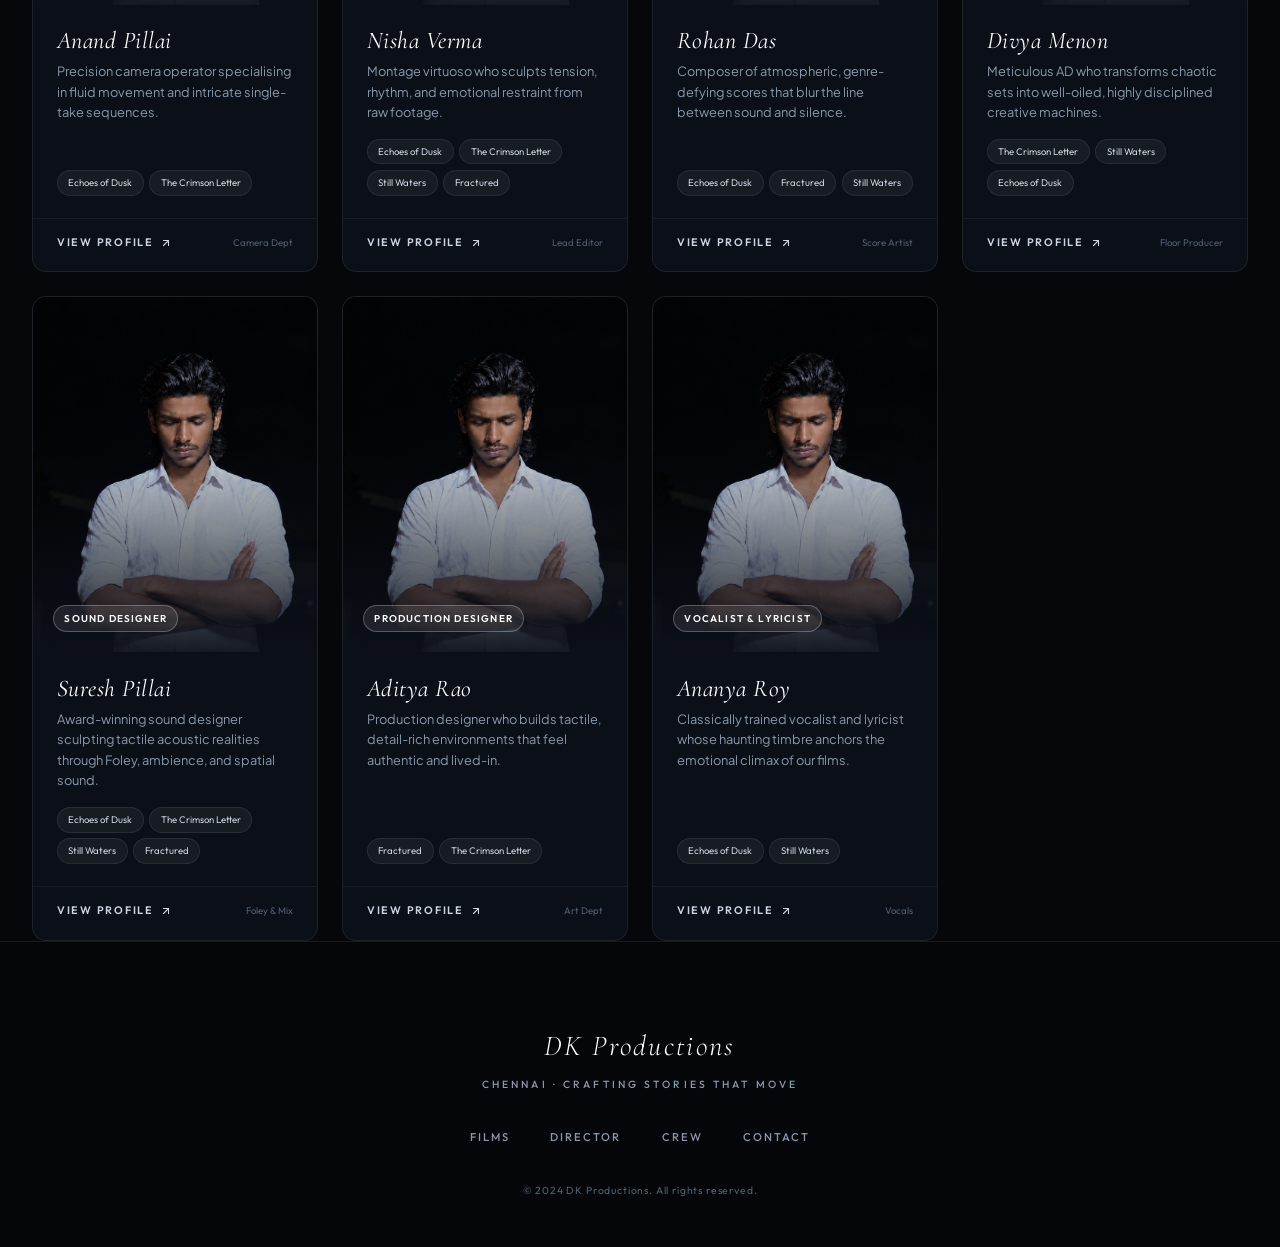
==== commit 5adfac69: "Add files via upload" ====
--- a/crew.html
+++ b/crew.html
@@ -94,7 +94,7 @@
             <svg width="14" height="14" viewBox="0 0 24 24" fill="none" stroke="currentColor" stroke-width="2" stroke-linecap="round" stroke-linejoin="round"><rect width="20" height="16" x="2" y="4" rx="2"></rect><path d="m22 7-8.97 5.7a1.94 1.94 0 0 1-2.06 0L2 7"></path></svg>
             Studio: dk.productions-dir@gmail.com
           </a>
-          <a href="mailto:dhineshkarthick076@gmail.com" class="mobile-menu-contact" onclick="handleMailClick(event, 'dhineshkarthick076@gmail.com', 'Director Dhinesh Karthick')" style="color:var(--silver); display:inline-flex; align-items:center; gap:0.4rem;">
+          <a href="mailto:dhineshkarthick076@gmail.com" class="mobile-menu-contact" onclick="handleMailClick(event, 'dhineshkarthick076@gmail.com', 'Director Dhinesh Karthik')" style="color:var(--silver); display:inline-flex; align-items:center; gap:0.4rem;">
             <svg width="14" height="14" viewBox="0 0 24 24" fill="none" stroke="currentColor" stroke-width="2" stroke-linecap="round" stroke-linejoin="round"><rect width="20" height="16" x="2" y="4" rx="2"></rect><path d="m22 7-8.97 5.7a1.94 1.94 0 0 1-2.06 0L2 7"></path></svg>
             Director: dhineshkarthick076@gmail.com
           </a>
@@ -124,328 +124,15 @@
         <button class="filter-pill" data-filter="actor" id="filter-actor">Actors</button>
         <button class="filter-pill" data-filter="camera" id="filter-camera">Cinematography</button>
         <button class="filter-pill" data-filter="music" id="filter-music">Music &amp; Vocals</button>
-        <button class="filter-pill" data-filter="ad" id="filter-ad">Direction Team</button>
+        <button class="filter-pill" data-filter="ad" id="filter-ad">Direction &amp; Writing</button>
         <button class="filter-pill" data-filter="editor" id="filter-editor">Post &amp; Edit</button>
         <button class="filter-pill" data-filter="sound" id="filter-sound">Sound</button>
         <button class="filter-pill" data-filter="art" id="filter-art">Art Dept.</button>
       </div>
     </div>
 
-    <!-- CREW GRID -->
-    <div class="crew-grid" id="crewGrid">
-
-      <!-- Actor 1 -->
-      <div class="crew-card-glass" data-role="actor" data-id="0" onclick="openModal(0)">
-        <div class="crew-portrait-wrap">
-          <img src="assets/images/crew_actor1.jpg" alt="Aryan Mehta" class="crew-portrait" loading="lazy" />
-          <div class="crew-portrait-shade"></div>
-          <div class="crew-role-badge-overlay">
-            <span class="badge-chip verified">Lead Actor</span>
-          </div>
-        </div>
-        <div class="crew-card-body">
-          <h3 class="crew-name">Aryan Mehta</h3>
-          <p class="crew-bio-short">Method actor with a talent for understated intensity and complex emotional range.</p>
-          <div class="crew-film-pills">
-            <span class="crew-film-pill">Echoes of Dusk</span>
-            <span class="crew-film-pill">Still Waters</span>
-          </div>
-        </div>
-        <div class="crew-card-footer">
-          <span class="crew-view-btn">
-            View Profile
-            <svg width="12" height="12" viewBox="0 0 24 24" fill="none" stroke="currentColor" stroke-width="2.2" stroke-linecap="round" stroke-linejoin="round"><line x1="7" y1="17" x2="17" y2="7"></line><polyline points="7 7 17 7 17 17"></polyline></svg>
-          </span>
-          <span style="font-family:var(--font-ui); font-size:0.6rem; color:var(--text-subtle);">FTII Alum</span>
-        </div>
-      </div>
-
-      <!-- Actor 2 -->
-      <div class="crew-card-glass" data-role="actor" data-id="1" onclick="openModal(1)">
-        <div class="crew-portrait-wrap">
-          <img src="assets/images/crew_actor2.jpg" alt="Priya Sen" class="crew-portrait" loading="lazy" />
-          <div class="crew-portrait-shade"></div>
-          <div class="crew-role-badge-overlay">
-            <span class="badge-chip verified">Lead Actress</span>
-          </div>
-        </div>
-        <div class="crew-card-body">
-          <h3 class="crew-name">Priya Sen</h3>
-          <p class="crew-bio-short">A versatile performer who brings raw vulnerability and fierce conviction to every role.</p>
-          <div class="crew-film-pills">
-            <span class="crew-film-pill">Echoes of Dusk</span>
-            <span class="crew-film-pill">Fractured</span>
-          </div>
-        </div>
-        <div class="crew-card-footer">
-          <span class="crew-view-btn">
-            View Profile
-            <svg width="12" height="12" viewBox="0 0 24 24" fill="none" stroke="currentColor" stroke-width="2.2" stroke-linecap="round" stroke-linejoin="round"><line x1="7" y1="17" x2="17" y2="7"></line><polyline points="7 7 17 7 17 17"></polyline></svg>
-          </span>
-          <span style="font-family:var(--font-ui); font-size:0.6rem; color:var(--text-subtle);">Lead Cast</span>
-        </div>
-      </div>
-
-      <!-- Actor 3 -->
-      <div class="crew-card-glass" data-role="actor" data-id="2" onclick="openModal(2)">
-        <div class="crew-portrait-wrap">
-          <img src="assets/images/crew_actor1.jpg" alt="Karan Nair" class="crew-portrait" style="object-position: center 20%;" loading="lazy" />
-          <div class="crew-portrait-shade"></div>
-          <div class="crew-role-badge-overlay">
-            <span class="badge-chip verified">Character Actor</span>
-          </div>
-        </div>
-        <div class="crew-card-body">
-          <h3 class="crew-name">Karan Nair</h3>
-          <p class="crew-bio-short">Character actor known for nuanced portrayals of morally ambiguous figures.</p>
-          <div class="crew-film-pills">
-            <span class="crew-film-pill">The Crimson Letter</span>
-            <span class="crew-film-pill">Still Waters</span>
-          </div>
-        </div>
-        <div class="crew-card-footer">
-          <span class="crew-view-btn">
-            View Profile
-            <svg width="12" height="12" viewBox="0 0 24 24" fill="none" stroke="currentColor" stroke-width="2.2" stroke-linecap="round" stroke-linejoin="round"><line x1="7" y1="17" x2="17" y2="7"></line><polyline points="7 7 17 7 17 17"></polyline></svg>
-          </span>
-          <span style="font-family:var(--font-ui); font-size:0.6rem; color:var(--text-subtle);">Theatre Artist</span>
-        </div>
-      </div>
-
-      <!-- Actor 4 -->
-      <div class="crew-card-glass" data-role="actor" data-id="3" onclick="openModal(3)">
-        <div class="crew-portrait-wrap">
-          <img src="assets/images/crew_actor2.jpg" alt="Meera Krishnan" class="crew-portrait" style="object-position: center 30%;" loading="lazy" />
-          <div class="crew-portrait-shade"></div>
-          <div class="crew-role-badge-overlay">
-            <span class="badge-chip verified">Lead Actress</span>
-          </div>
-        </div>
-        <div class="crew-card-body">
-          <h3 class="crew-name">Meera Krishnan</h3>
-          <p class="crew-bio-short">Stage-trained actress bringing theatrical depth to intimate short film narratives.</p>
-          <div class="crew-film-pills">
-            <span class="crew-film-pill">Still Waters</span>
-            <span class="crew-film-pill">Fractured</span>
-          </div>
-        </div>
-        <div class="crew-card-footer">
-          <span class="crew-view-btn">
-            View Profile
-            <svg width="12" height="12" viewBox="0 0 24 24" fill="none" stroke="currentColor" stroke-width="2.2" stroke-linecap="round" stroke-linejoin="round"><line x1="7" y1="17" x2="17" y2="7"></line><polyline points="7 7 17 7 17 17"></polyline></svg>
-          </span>
-          <span style="font-family:var(--font-ui); font-size:0.6rem; color:var(--text-subtle);">Kalakshetra</span>
-        </div>
-      </div>
-
-      <!-- Cinematographer -->
-      <div class="crew-card-glass" data-role="camera" data-id="4" onclick="openModal(4)">
-        <div class="crew-portrait-wrap">
-          <img src="assets/images/crew_cinematographer.jpg" alt="Ravi Shankar" class="crew-portrait" loading="lazy" />
-          <div class="crew-portrait-shade"></div>
-          <div class="crew-role-badge-overlay">
-            <span class="badge-chip verified">Director of Photography</span>
-          </div>
-        </div>
-        <div class="crew-card-body">
-          <h3 class="crew-name">Ravi Shankar</h3>
-          <p class="crew-bio-short">Visual storyteller with mastery of natural light, handheld texture, and wide-format anamorphic lenses.</p>
-          <div class="crew-film-pills">
-            <span class="crew-film-pill">All 4 Productions</span>
-          </div>
-        </div>
-        <div class="crew-card-footer">
-          <span class="crew-view-btn">
-            View Profile
-            <svg width="12" height="12" viewBox="0 0 24 24" fill="none" stroke="currentColor" stroke-width="2.2" stroke-linecap="round" stroke-linejoin="round"><line x1="7" y1="17" x2="17" y2="7"></line><polyline points="7 7 17 7 17 17"></polyline></svg>
-          </span>
-          <span style="font-family:var(--font-ui); font-size:0.6rem; color:var(--text-subtle);">DOP · Core Team</span>
-        </div>
-      </div>
-
-      <!-- Camera Operator -->
-      <div class="crew-card-glass" data-role="camera" data-id="5" onclick="openModal(5)">
-        <div class="crew-portrait-wrap">
-          <img src="assets/images/crew_cinematographer.jpg" alt="Anand Pillai" class="crew-portrait" style="object-position: 70% center;" loading="lazy" />
-          <div class="crew-portrait-shade"></div>
-          <div class="crew-role-badge-overlay">
-            <span class="badge-chip verified">Steadicam &amp; Cam Op</span>
-          </div>
-        </div>
-        <div class="crew-card-body">
-          <h3 class="crew-name">Anand Pillai</h3>
-          <p class="crew-bio-short">Precision camera operator specialising in fluid movement and intricate long-take sequences.</p>
-          <div class="crew-film-pills">
-            <span class="crew-film-pill">Echoes of Dusk</span>
-            <span class="crew-film-pill">The Crimson Letter</span>
-          </div>
-        </div>
-        <div class="crew-card-footer">
-          <span class="crew-view-btn">
-            View Profile
-            <svg width="12" height="12" viewBox="0 0 24 24" fill="none" stroke="currentColor" stroke-width="2.2" stroke-linecap="round" stroke-linejoin="round"><line x1="7" y1="17" x2="17" y2="7"></line><polyline points="7 7 17 7 17 17"></polyline></svg>
-          </span>
-          <span style="font-family:var(--font-ui); font-size:0.6rem; color:var(--text-subtle);">Camera Dept</span>
-        </div>
-      </div>
-
-      <!-- Editor -->
-      <div class="crew-card-glass" data-role="editor" data-id="6" onclick="openModal(6)">
-        <div class="crew-portrait-wrap">
-          <img src="assets/images/crew_editor.jpg" alt="Nisha Verma" class="crew-portrait" loading="lazy" />
-          <div class="crew-portrait-shade"></div>
-          <div class="crew-role-badge-overlay">
-            <span class="badge-chip verified">Film Editor</span>
-          </div>
-        </div>
-        <div class="crew-card-body">
-          <h3 class="crew-name">Nisha Verma</h3>
-          <p class="crew-bio-short">Montage virtuoso who sculpts tension, rhythm, and emotion from raw footage.</p>
-          <div class="crew-film-pills">
-            <span class="crew-film-pill">All 4 Productions</span>
-          </div>
-        </div>
-        <div class="crew-card-footer">
-          <span class="crew-view-btn">
-            View Profile
-            <svg width="12" height="12" viewBox="0 0 24 24" fill="none" stroke="currentColor" stroke-width="2.2" stroke-linecap="round" stroke-linejoin="round"><line x1="7" y1="17" x2="17" y2="7"></line><polyline points="7 7 17 7 17 17"></polyline></svg>
-          </span>
-          <span style="font-family:var(--font-ui); font-size:0.6rem; color:var(--text-subtle);">Lead Editor</span>
-        </div>
-      </div>
-
-      <!-- Music Composer -->
-      <div class="crew-card-glass" data-role="music" data-id="7" onclick="openModal(7)">
-        <div class="crew-portrait-wrap">
-          <img src="assets/images/crew_actor1.jpg" alt="Rohan Das" class="crew-portrait" style="filter: grayscale(70%) brightness(0.75) contrast(1.1);" loading="lazy" />
-          <div class="crew-portrait-shade"></div>
-          <div class="crew-role-badge-overlay">
-            <span class="badge-chip verified">Music Composer</span>
-          </div>
-        </div>
-        <div class="crew-card-body">
-          <h3 class="crew-name">Rohan Das</h3>
-          <p class="crew-bio-short">Composer of atmospheric, genre-defying scores that blur the line between sound and silence.</p>
-          <div class="crew-film-pills">
-            <span class="crew-film-pill">Echoes of Dusk</span>
-            <span class="crew-film-pill">Fractured</span>
-            <span class="crew-film-pill">Still Waters</span>
-          </div>
-        </div>
-        <div class="crew-card-footer">
-          <span class="crew-view-btn">
-            View Profile
-            <svg width="12" height="12" viewBox="0 0 24 24" fill="none" stroke="currentColor" stroke-width="2.2" stroke-linecap="round" stroke-linejoin="round"><line x1="7" y1="17" x2="17" y2="7"></line><polyline points="7 7 17 7 17 17"></polyline></svg>
-          </span>
-          <span style="font-family:var(--font-ui); font-size:0.6rem; color:var(--text-subtle);">Score Artist</span>
-        </div>
-      </div>
-
-      <!-- AD -->
-      <div class="crew-card-glass" data-role="ad" data-id="8" onclick="openModal(8)">
-        <div class="crew-portrait-wrap">
-          <img src="assets/images/crew_actor2.jpg" alt="Divya Menon" class="crew-portrait" style="object-position: center 10%;" loading="lazy" />
-          <div class="crew-portrait-shade"></div>
-          <div class="crew-role-badge-overlay">
-            <span class="badge-chip verified">1st Assistant Director</span>
-          </div>
-        </div>
-        <div class="crew-card-body">
-          <h3 class="crew-name">Divya Menon</h3>
-          <p class="crew-bio-short">Meticulous AD who transforms chaotic sets into well-oiled, creative machines.</p>
-          <div class="crew-film-pills">
-            <span class="crew-film-pill">The Crimson Letter</span>
-            <span class="crew-film-pill">Still Waters</span>
-            <span class="crew-film-pill">Echoes of Dusk</span>
-          </div>
-        </div>
-        <div class="crew-card-footer">
-          <span class="crew-view-btn">
-            View Profile
-            <svg width="12" height="12" viewBox="0 0 24 24" fill="none" stroke="currentColor" stroke-width="2.2" stroke-linecap="round" stroke-linejoin="round"><line x1="7" y1="17" x2="17" y2="7"></line><polyline points="7 7 17 7 17 17"></polyline></svg>
-          </span>
-          <span style="font-family:var(--font-ui); font-size:0.6rem; color:var(--text-subtle);">Floor Producer</span>
-        </div>
-      </div>
-
-      <!-- Sound -->
-      <div class="crew-card-glass" data-role="sound" data-id="9" onclick="openModal(9)">
-        <div class="crew-portrait-wrap">
-          <img src="assets/images/crew_editor.jpg" alt="Suresh Pillai" class="crew-portrait" style="object-position: center 40%;" loading="lazy" />
-          <div class="crew-portrait-shade"></div>
-          <div class="crew-role-badge-overlay">
-            <span class="badge-chip verified">Sound Designer</span>
-          </div>
-        </div>
-        <div class="crew-card-body">
-          <h3 class="crew-name">Suresh Pillai</h3>
-          <p class="crew-bio-short">Award-winning sound designer who crafts immersive sonic environments that transport audiences.</p>
-          <div class="crew-film-pills">
-            <span class="crew-film-pill">All 4 Productions</span>
-          </div>
-        </div>
-        <div class="crew-card-footer">
-          <span class="crew-view-btn">
-            View Profile
-            <svg width="12" height="12" viewBox="0 0 24 24" fill="none" stroke="currentColor" stroke-width="2.2" stroke-linecap="round" stroke-linejoin="round"><line x1="7" y1="17" x2="17" y2="7"></line><polyline points="7 7 17 7 17 17"></polyline></svg>
-          </span>
-          <span style="font-family:var(--font-ui); font-size:0.6rem; color:var(--text-subtle);">Foley &amp; Mix</span>
-        </div>
-      </div>
-
-      <!-- Art Director -->
-      <div class="crew-card-glass" data-role="art" data-id="10" onclick="openModal(10)">
-        <div class="crew-portrait-wrap">
-          <img src="assets/images/crew_cinematographer.jpg" alt="Aditya Rao" class="crew-portrait" style="object-position: 30% center;" loading="lazy" />
-          <div class="crew-portrait-shade"></div>
-          <div class="crew-role-badge-overlay">
-            <span class="badge-chip verified">Production Designer</span>
-          </div>
-        </div>
-        <div class="crew-card-body">
-          <h3 class="crew-name">Aditya Rao</h3>
-          <p class="crew-bio-short">Art director who builds tactile, detail-rich worlds that feel lived-in and emotionally authentic.</p>
-          <div class="crew-film-pills">
-            <span class="crew-film-pill">Fractured</span>
-            <span class="crew-film-pill">The Crimson Letter</span>
-          </div>
-        </div>
-        <div class="crew-card-footer">
-          <span class="crew-view-btn">
-            View Profile
-            <svg width="12" height="12" viewBox="0 0 24 24" fill="none" stroke="currentColor" stroke-width="2.2" stroke-linecap="round" stroke-linejoin="round"><line x1="7" y1="17" x2="17" y2="7"></line><polyline points="7 7 17 7 17 17"></polyline></svg>
-          </span>
-          <span style="font-family:var(--font-ui); font-size:0.6rem; color:var(--text-subtle);">Art Dept</span>
-        </div>
-      </div>
-
-      <!-- Music Vocals -->
-      <div class="crew-card-glass" data-role="music" data-id="11" onclick="openModal(11)">
-        <div class="crew-portrait-wrap">
-          <img src="assets/images/crew_actor2.jpg" alt="Ananya Roy" class="crew-portrait" style="object-position: center 20%;" loading="lazy" />
-          <div class="crew-portrait-shade"></div>
-          <div class="crew-role-badge-overlay">
-            <span class="badge-chip verified">Vocalist &amp; Lyricist</span>
-          </div>
-        </div>
-        <div class="crew-card-body">
-          <h3 class="crew-name">Ananya Roy</h3>
-          <p class="crew-bio-short">Vocalist and lyricist whose haunting voice anchors the emotional cores of our films.</p>
-          <div class="crew-film-pills">
-            <span class="crew-film-pill">Echoes of Dusk</span>
-            <span class="crew-film-pill">Still Waters</span>
-          </div>
-        </div>
-        <div class="crew-card-footer">
-          <span class="crew-view-btn">
-            View Profile
-            <svg width="12" height="12" viewBox="0 0 24 24" fill="none" stroke="currentColor" stroke-width="2.2" stroke-linecap="round" stroke-linejoin="round"><line x1="7" y1="17" x2="17" y2="7"></line><polyline points="7 7 17 7 17 17"></polyline></svg>
-          </span>
-          <span style="font-family:var(--font-ui); font-size:0.6rem; color:var(--text-subtle);">Vocals</span>
-        </div>
-      </div>
-
-    </div>
+    <!-- CREW GRID (Dynamically fetched and rendered from crewData in crew.js) -->
+    <div class="crew-grid" id="crewGrid" aria-label="Creative Crew Gallery"></div>
 
     <!-- CREW PROFILE MODAL (Glassmorphic) -->
     <div class="modal-overlay" id="modalOverlay" role="dialog" aria-modal="true">
@@ -462,7 +149,9 @@
             <img src="" alt="" class="modal-portrait" id="modalPortrait" />
           </div>
           <div class="modal-crew-meta">
-            <span class="badge-chip verified" id="modalRole">Actor</span>
+            <div class="modal-roles-chips" id="modalRolesContainer" style="display:flex; flex-wrap:wrap; gap:0.35rem; margin-bottom:0.4rem;">
+              <span class="badge-chip verified" id="modalRole">Actor</span>
+            </div>
             <h2 class="modal-crew-name" id="modalName">Aryan Mehta</h2>
             <p class="modal-tagline" id="modalTagline"></p>
           </div>
--- a/styles.css
+++ b/styles.css
@@ -54,7 +54,7 @@
   --transition-normal:0.35s var(--ease-spring);
 
   /* Layout */
-  --nav-height:       72px;
+  --nav-height:       64px;
   --radius-xs:        4px;
   --radius-sm:        8px;
   --radius-md:        14px;
@@ -280,9 +280,9 @@
 .nav {
   pointer-events: auto;
   width: 100%;
-  max-width: 1080px;
-  height: var(--nav-height);
-  padding: 0 1.5rem 0 1.75rem;
+  max-width: 1060px;
+  height: 64px;
+  padding: 0 1rem 0 1.4rem;
   display: flex;
   align-items: center;
   justify-content: space-between;
@@ -290,26 +290,27 @@
   background: rgba(10, 14, 22, 0.75);
   backdrop-filter: var(--blur-nav);
   -webkit-backdrop-filter: var(--blur-nav);
-  border: 1px solid var(--glass-border);
-  box-shadow: 0 16px 40px -10px rgba(0, 0, 0, 0.7), inset 0 1px 1px 0 rgba(255, 255, 255, 0.12);
+  border: 1px solid rgba(255, 255, 255, 0.09);
+  box-shadow: 0 16px 40px -10px rgba(0, 0, 0, 0.75), inset 0 1px 0 rgba(255, 255, 255, 0.12);
   transition: background var(--transition-fast), border-color var(--transition-fast), box-shadow var(--transition-fast);
 }
 
 .nav.scrolled {
-  background: rgba(8, 11, 18, 0.92);
-  border-color: rgba(255, 255, 255, 0.15);
-  box-shadow: 0 20px 50px rgba(0, 0, 0, 0.85);
+  background: rgba(7, 10, 16, 0.92);
+  border-color: rgba(255, 255, 255, 0.14);
+  box-shadow: 0 20px 50px rgba(0, 0, 0, 0.88), inset 0 1px 0 rgba(255, 255, 255, 0.16);
 }
 
 .nav-logo {
   display: flex;
   align-items: center;
-  gap: 0.85rem;
+  gap: 0.75rem;
+  text-decoration: none;
 }
 
 .nav-logo-icon {
-  width: 40px;
-  height: 40px;
+  width: 36px;
+  height: 36px;
   border-radius: 50%;
   overflow: hidden;
   background: rgba(255, 255, 255, 0.05);
@@ -318,9 +319,10 @@
   align-items: center;
   justify-content: center;
   transition: transform var(--transition-fast);
+  flex-shrink: 0;
 }
 .nav-logo:hover .nav-logo-icon {
-  transform: scale(1.06);
+  transform: scale(1.05);
 }
 .nav-logo img {
   width: 100%;
@@ -330,7 +332,7 @@
 
 .nav-logo-text {
   font-family: var(--font-ui);
-  font-size: 0.85rem;
+  font-size: 0.8rem;
   font-weight: 700;
   letter-spacing: 0.18em;
   text-transform: uppercase;
@@ -339,66 +341,89 @@
 }
 .nav-logo-text span {
   display: block;
-  font-size: 0.56rem;
+  font-size: 0.54rem;
   font-weight: 500;
-  letter-spacing: 0.36em;
+  letter-spacing: 0.3em;
   color: var(--text-muted);
-  margin-top: 2px;
-}
-
+  margin-top: 1px;
+}
+
+/* Seamless Nav Links - completely removes default list markers and nested box clunkiness */
 .nav-links {
-  display: flex;
-  align-items: center;
-  gap: 0.35rem;
-  background: rgba(255, 255, 255, 0.035);
-  padding: 0.35rem;
+  list-style: none !important;
+  margin: 0 !important;
+  padding: 0 !important;
+  display: flex;
+  align-items: center;
+  gap: 0.4rem;
+  background: transparent;
+  border: none;
+}
+
+.nav-links li {
+  list-style: none !important;
+  list-style-type: none !important;
+  margin: 0 !important;
+  padding: 0 !important;
+  display: flex;
+  align-items: center;
+}
+
+.nav-links a {
+  display: inline-flex;
+  align-items: center;
+  justify-content: center;
+  font-family: var(--font-ui);
+  font-size: 0.7rem;
+  font-weight: 500;
+  letter-spacing: 0.16em;
+  text-transform: uppercase;
+  color: var(--text-muted);
+  padding: 0.48rem 1.15rem;
   border-radius: var(--radius-pill);
-  border: 1px solid rgba(255, 255, 255, 0.06);
-}
-
-.nav-links a {
-  font-family: var(--font-ui);
-  font-size: 0.72rem;
-  font-weight: 500;
-  letter-spacing: 0.15em;
-  text-transform: uppercase;
-  color: var(--text-muted);
-  padding: 0.55rem 1.15rem;
-  border-radius: var(--radius-pill);
-  transition: all var(--transition-fast);
+  transition: color 0.2s ease, background 0.2s ease, border-color 0.2s ease, box-shadow 0.2s ease;
+  text-decoration: none;
+  border: 1px solid transparent;
 }
 
 .nav-links a:hover {
   color: var(--white);
-  background: rgba(255, 255, 255, 0.06);
+  background: rgba(255, 255, 255, 0.05);
 }
 
 .nav-links a.active {
   color: var(--white);
-  background: rgba(255, 255, 255, 0.12);
-  border: 1px solid rgba(255, 255, 255, 0.15);
+  font-weight: 600;
+  background: rgba(255, 255, 255, 0.09);
+  border-color: rgba(255, 255, 255, 0.14);
+  box-shadow: 0 2px 10px rgba(0, 0, 0, 0.35), inset 0 1px 0 rgba(255, 255, 255, 0.18);
 }
 
 .nav-cta-btn {
   display: inline-flex;
   align-items: center;
-  gap: 0.5rem;
-  font-family: var(--font-ui);
-  font-size: 0.7rem;
+  justify-content: center;
+  gap: 0.45rem;
+  font-family: var(--font-ui);
+  font-size: 0.68rem;
   font-weight: 600;
-  letter-spacing: 0.14em;
-  text-transform: uppercase;
-  padding: 0.65rem 1.35rem;
+  letter-spacing: 0.16em;
+  text-transform: uppercase;
+  padding: 0.52rem 1.35rem;
   border-radius: var(--radius-pill);
+  background: rgba(255, 255, 255, 0.09);
+  color: var(--white);
+  border: 1px solid rgba(255, 255, 255, 0.18);
+  box-shadow: inset 0 1px 0 rgba(255, 255, 255, 0.16);
+  transition: all var(--transition-fast);
+  text-decoration: none;
+}
+.nav-cta-btn:hover {
   background: var(--white);
   color: var(--bg-core);
-  border: 1px solid var(--white);
-  transition: all var(--transition-fast);
-}
-.nav-cta-btn:hover {
-  background: transparent;
-  color: var(--white);
-  box-shadow: 0 0 25px rgba(255, 255, 255, 0.25);
+  border-color: var(--white);
+  box-shadow: 0 0 22px rgba(255, 255, 255, 0.35);
+  transform: translateY(-1px);
 }
 
 .nav-hamburger {
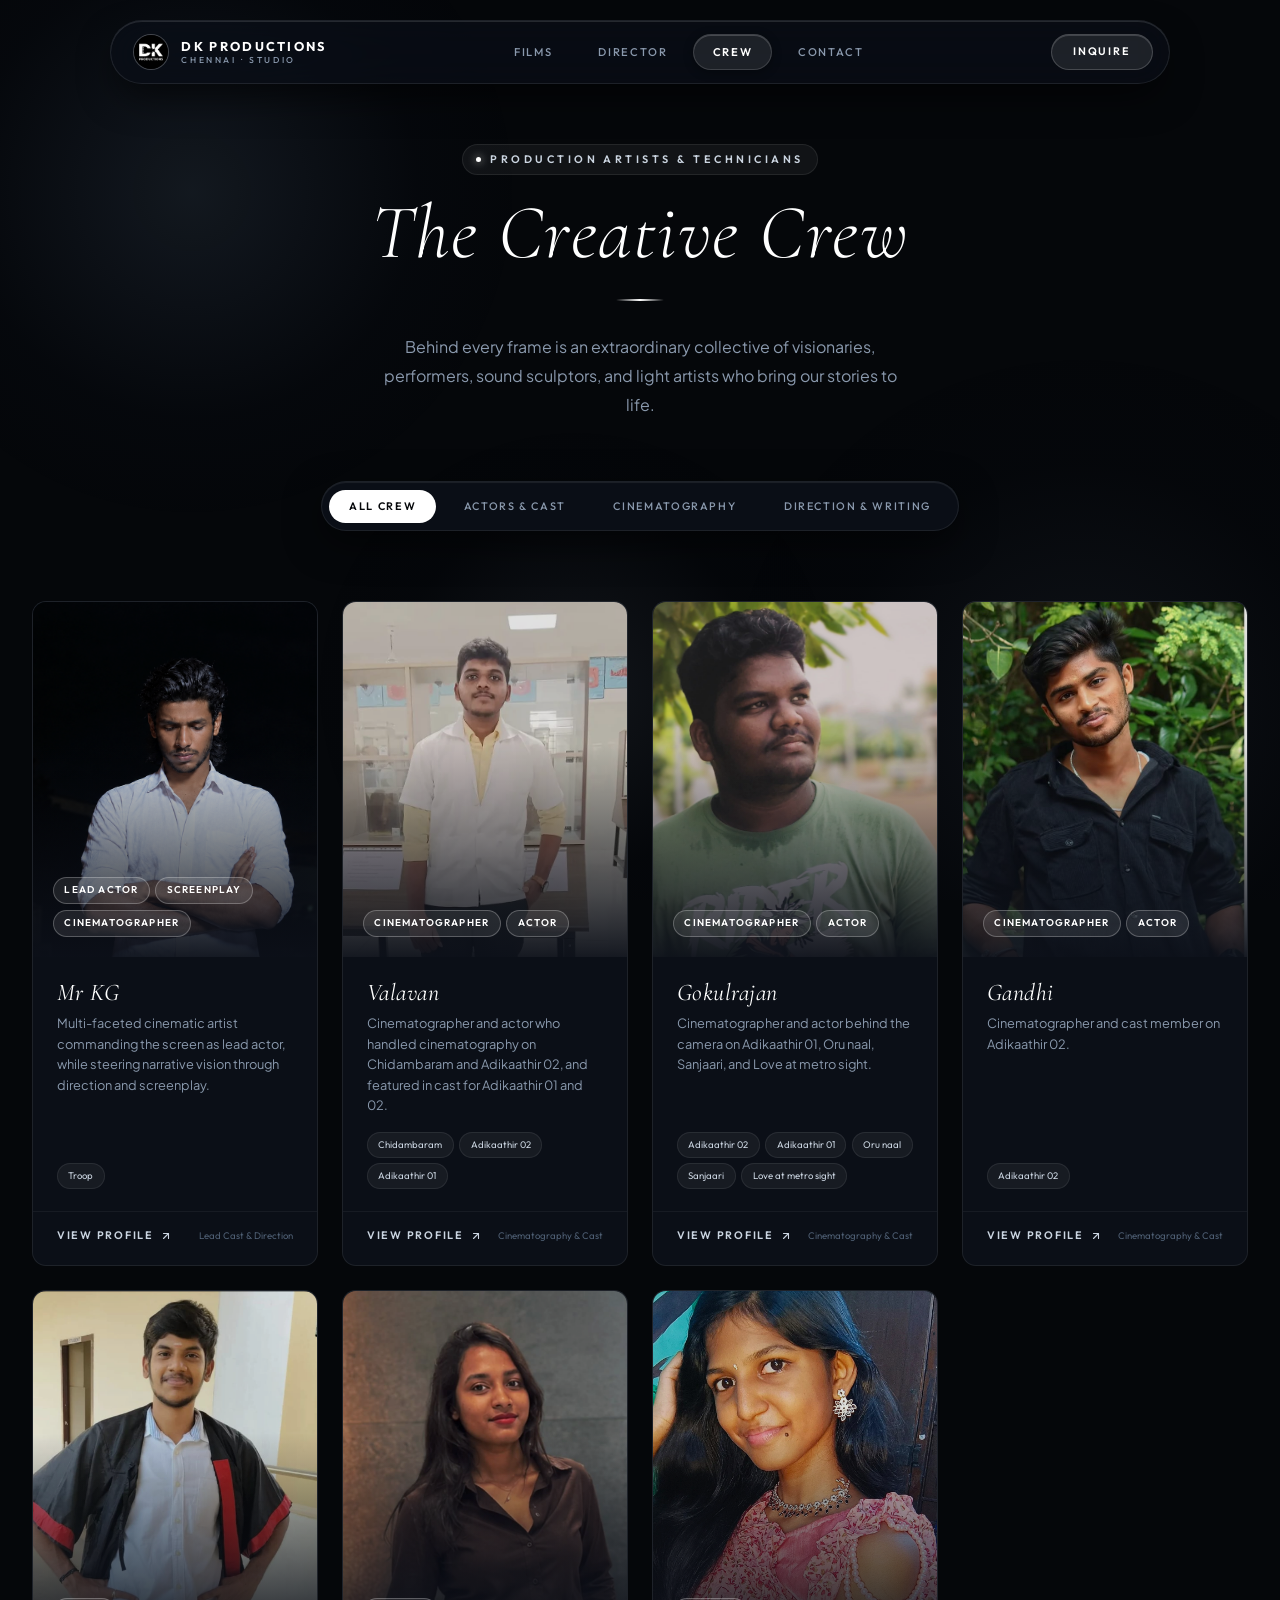
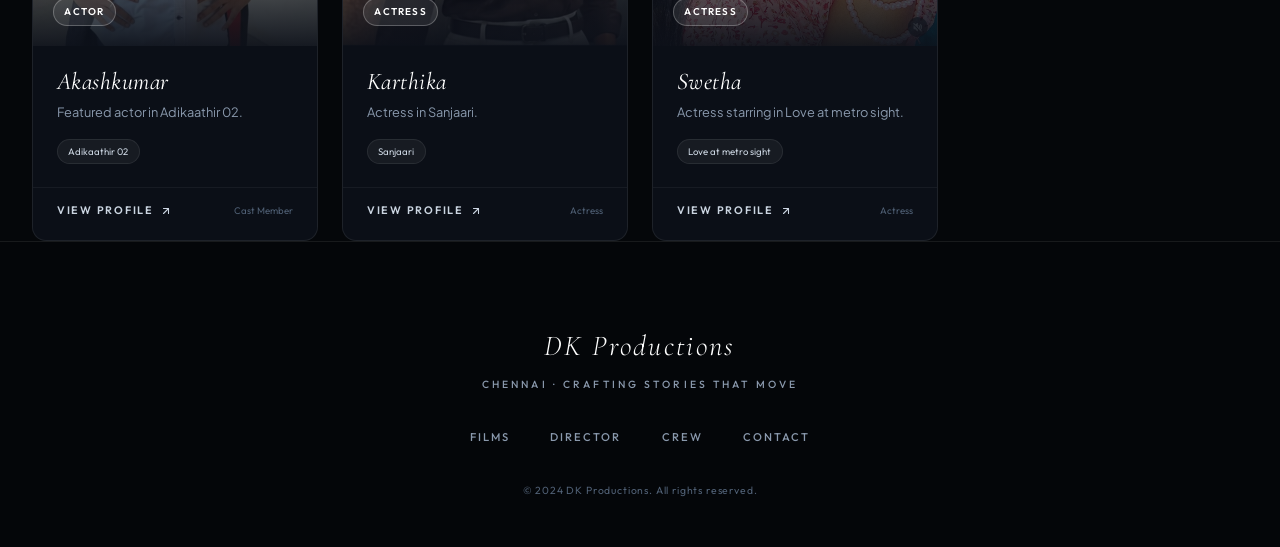
==== commit 05e2f94d: "Add files via upload" ====
--- a/crew.html
+++ b/crew.html
@@ -121,13 +121,9 @@
     <div class="filter-bar-sticky" id="filterBar">
       <div class="filter-pill-container">
         <button class="filter-pill active" data-filter="all" id="filter-all">All Crew</button>
-        <button class="filter-pill" data-filter="actor" id="filter-actor">Actors</button>
+        <button class="filter-pill" data-filter="actor" id="filter-actor">Actors &amp; Cast</button>
         <button class="filter-pill" data-filter="camera" id="filter-camera">Cinematography</button>
-        <button class="filter-pill" data-filter="music" id="filter-music">Music &amp; Vocals</button>
         <button class="filter-pill" data-filter="ad" id="filter-ad">Direction &amp; Writing</button>
-        <button class="filter-pill" data-filter="editor" id="filter-editor">Post &amp; Edit</button>
-        <button class="filter-pill" data-filter="sound" id="filter-sound">Sound</button>
-        <button class="filter-pill" data-filter="art" id="filter-art">Art Dept.</button>
       </div>
     </div>
 
@@ -152,7 +148,7 @@
             <div class="modal-roles-chips" id="modalRolesContainer" style="display:flex; flex-wrap:wrap; gap:0.35rem; margin-bottom:0.4rem;">
               <span class="badge-chip verified" id="modalRole">Actor</span>
             </div>
-            <h2 class="modal-crew-name" id="modalName">Aryan Mehta</h2>
+            <h2 class="modal-crew-name" id="modalName"></h2>
             <p class="modal-tagline" id="modalTagline"></p>
           </div>
         </div>
@@ -165,9 +161,9 @@
           <div class="modal-film-list" id="modalFilmList" style="display:flex; flex-wrap:wrap; gap:0.5rem; margin-top:0.75rem;"></div>
 
           <div style="margin-top:2.5rem; display:flex; gap:1rem; flex-wrap:wrap;">
-            <a href="mailto:kanagubry@gmail.com?cc=dk.productions-dir@gmail.com&subject=Casting%20%2F%20Crew%20Inquiry" class="btn-primary" onclick="handleMailClick(event, 'kanagubry@gmail.com', 'Casting / Crew Inquiry')">
+            <a href="mailto:dk.productions-dir@gmail.com?cc=kanagubry@gmail.com" class="btn-primary" id="crewInquireBtn">
               <svg width="15" height="15" viewBox="0 0 24 24" fill="none" stroke="currentColor" stroke-width="2" stroke-linecap="round" stroke-linejoin="round"><rect width="20" height="16" x="2" y="4" rx="2"></rect><path d="m22 7-8.97 5.7a1.94 1.94 0 0 1-2.06 0L2 7"></path></svg>
-              Inquire / Casting Inquiry (Admin)
+              Inquire / Casting Inquiry
             </a>
             <button class="btn-glass" onclick="closeModal()">
               Close Profile
